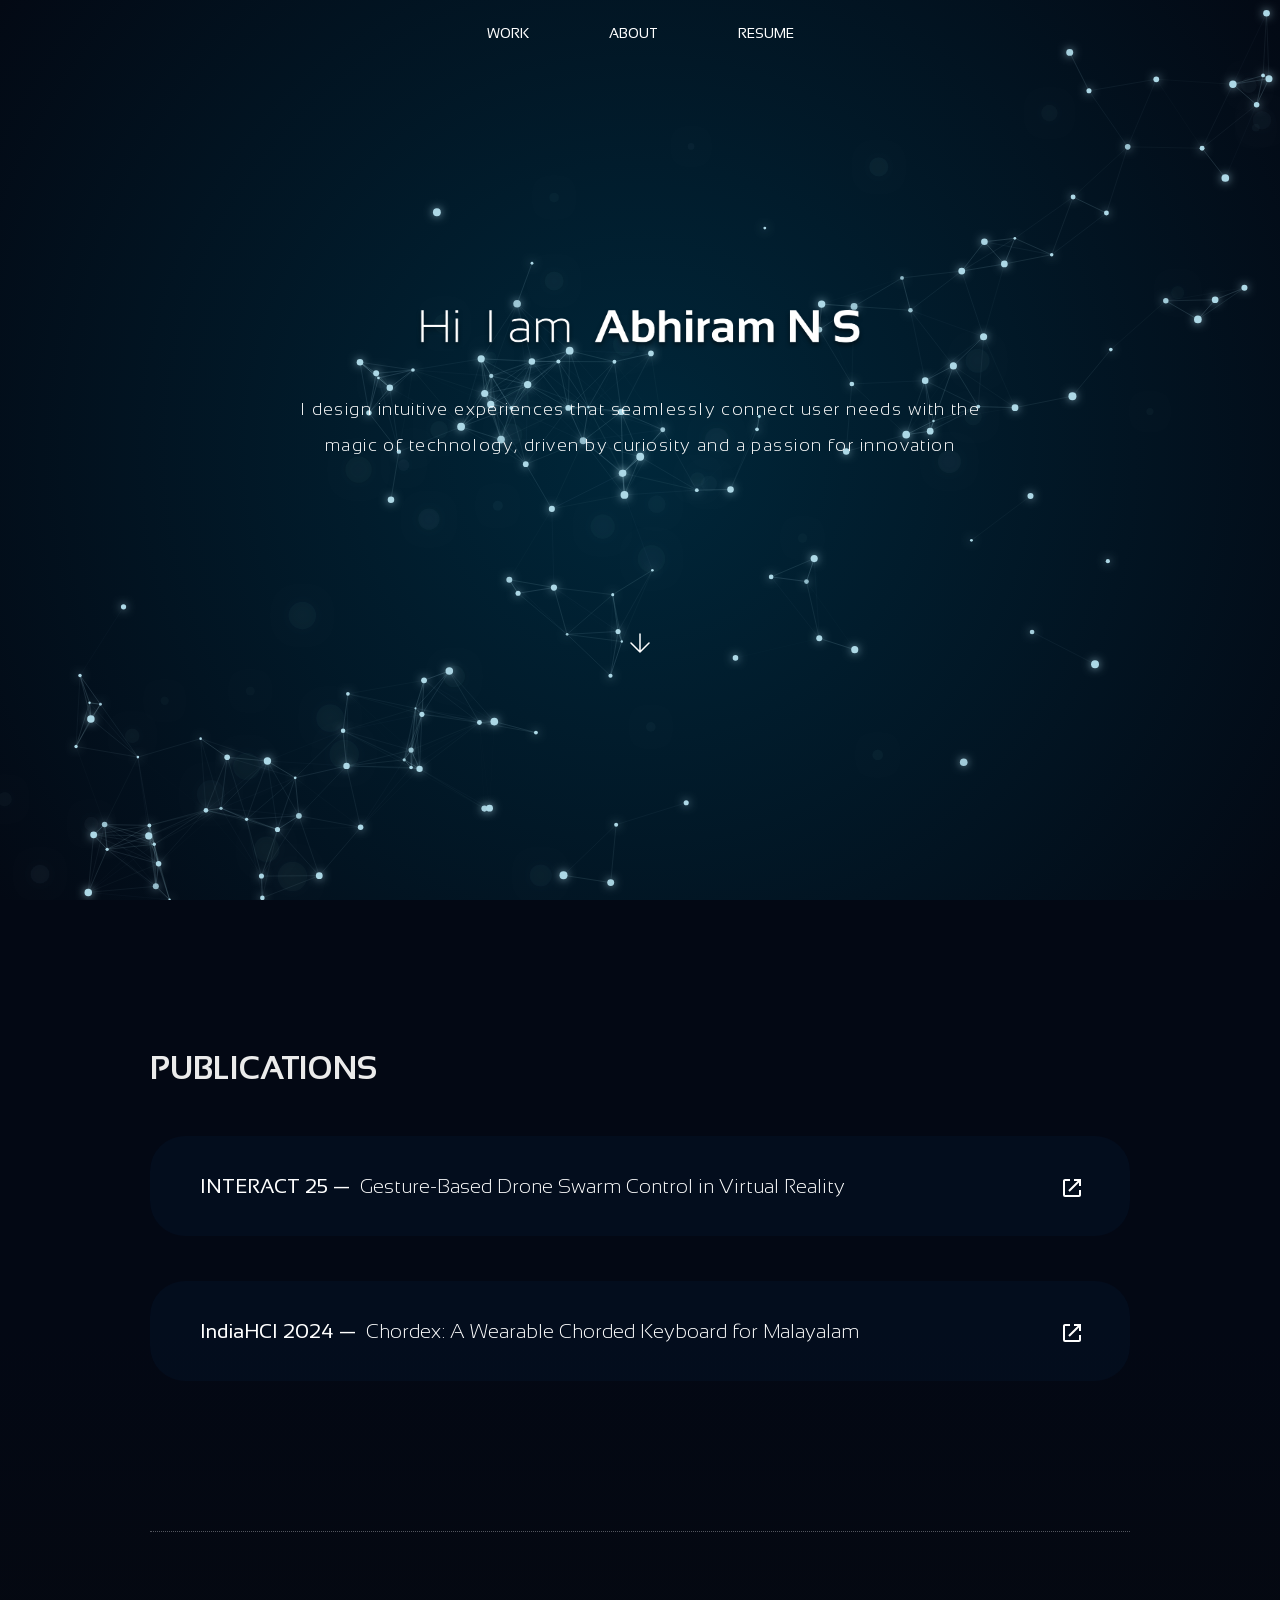
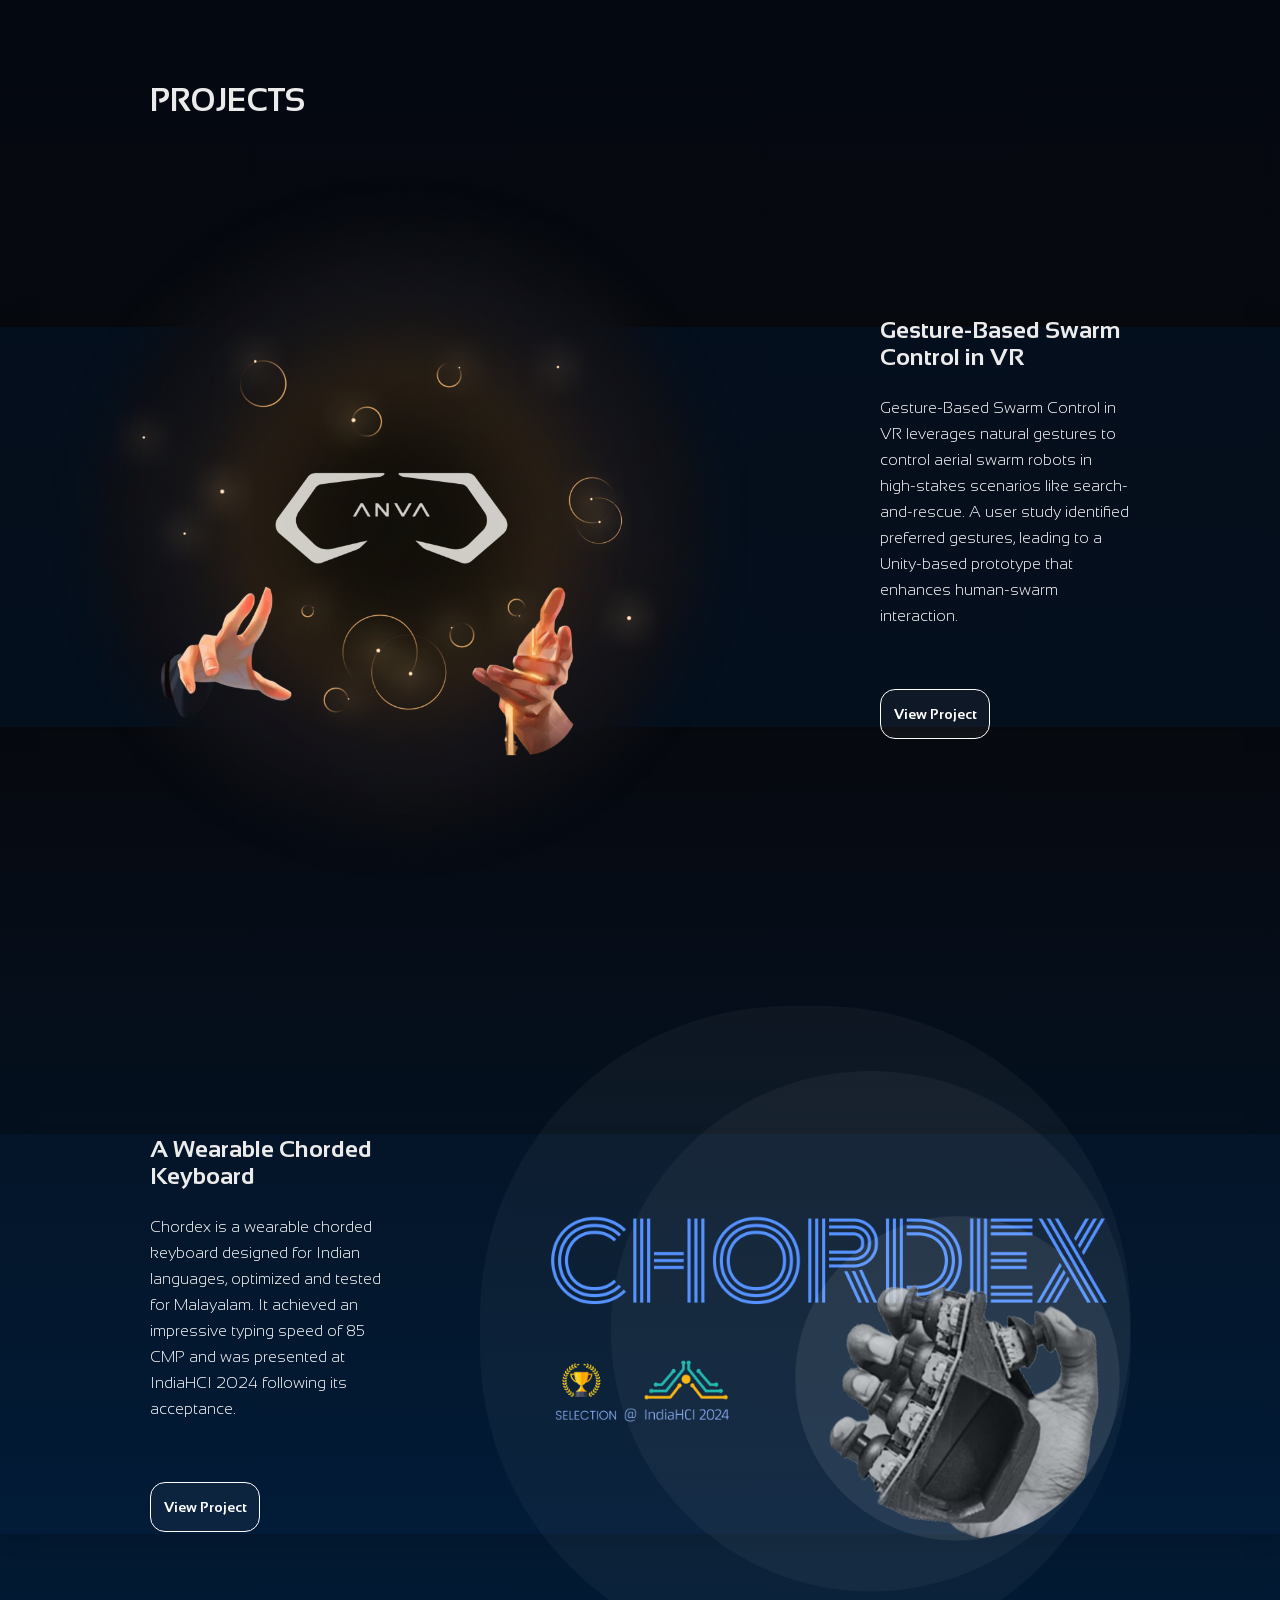
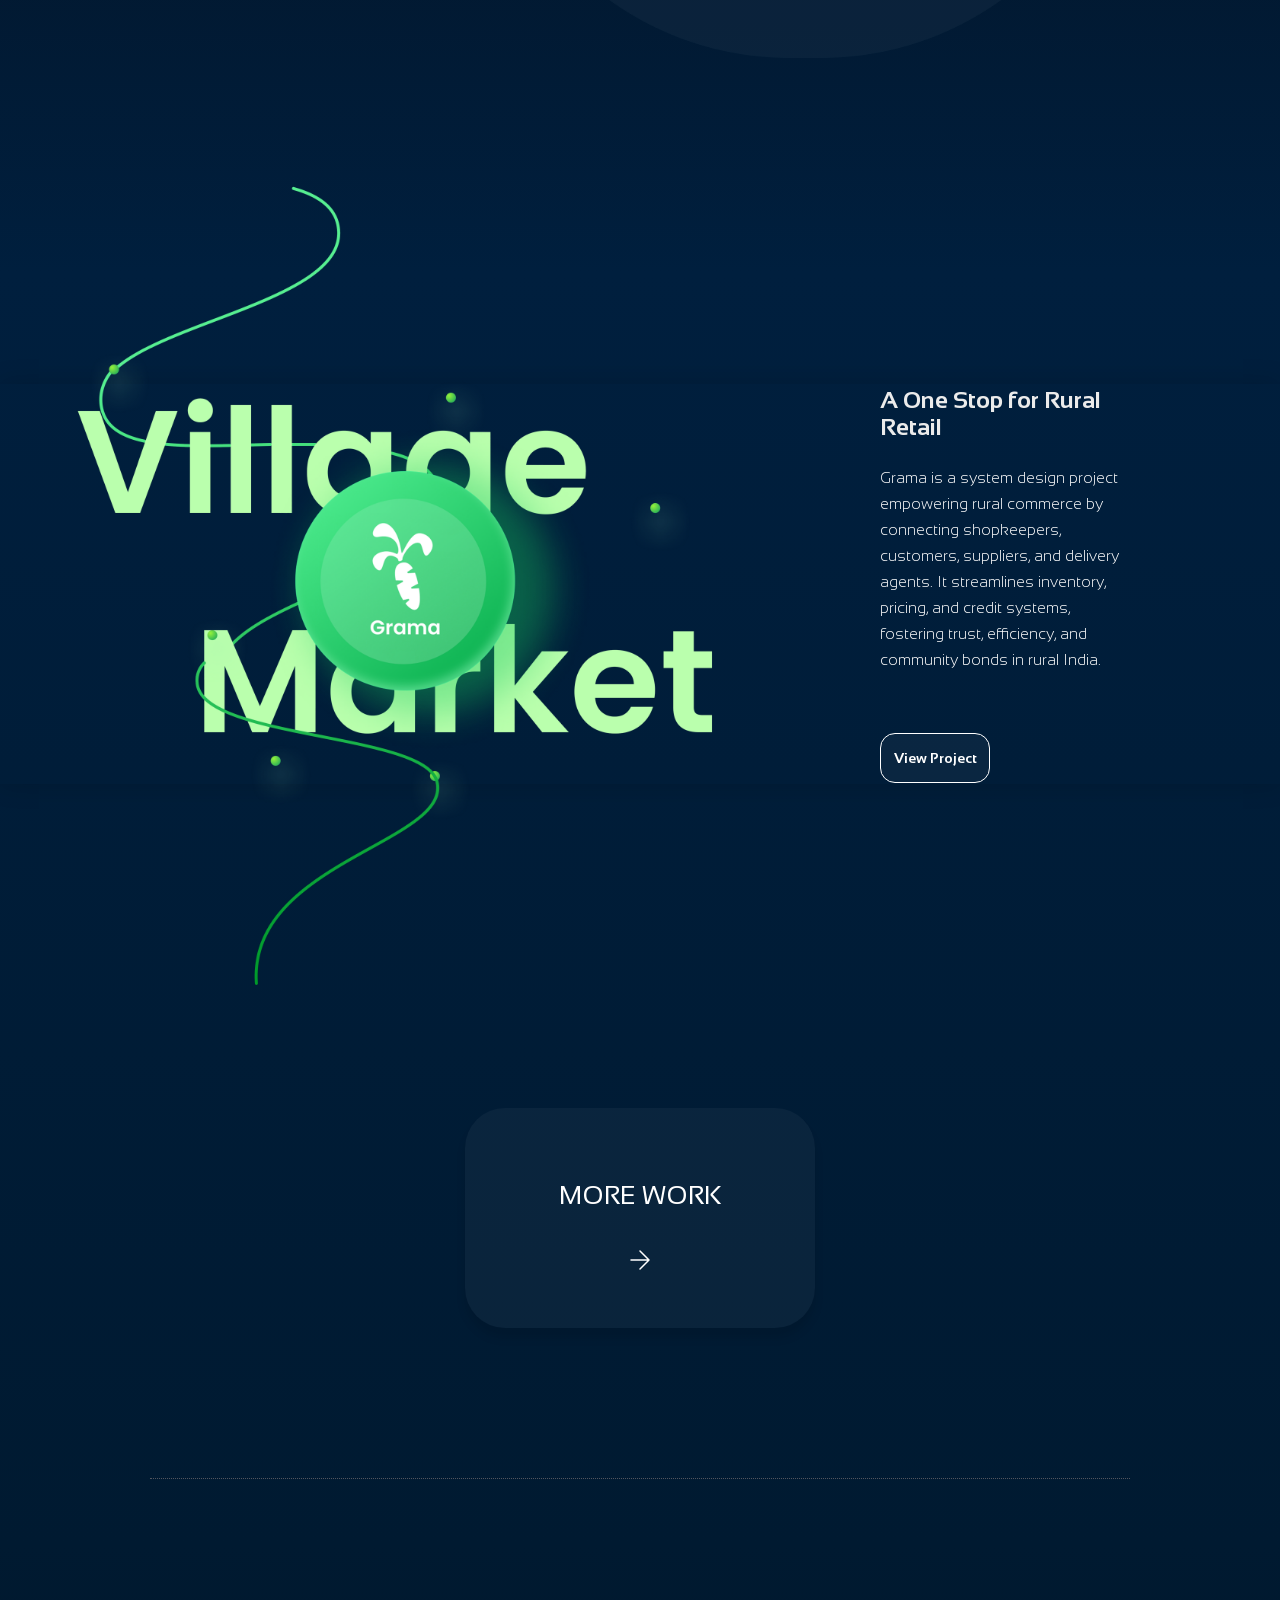
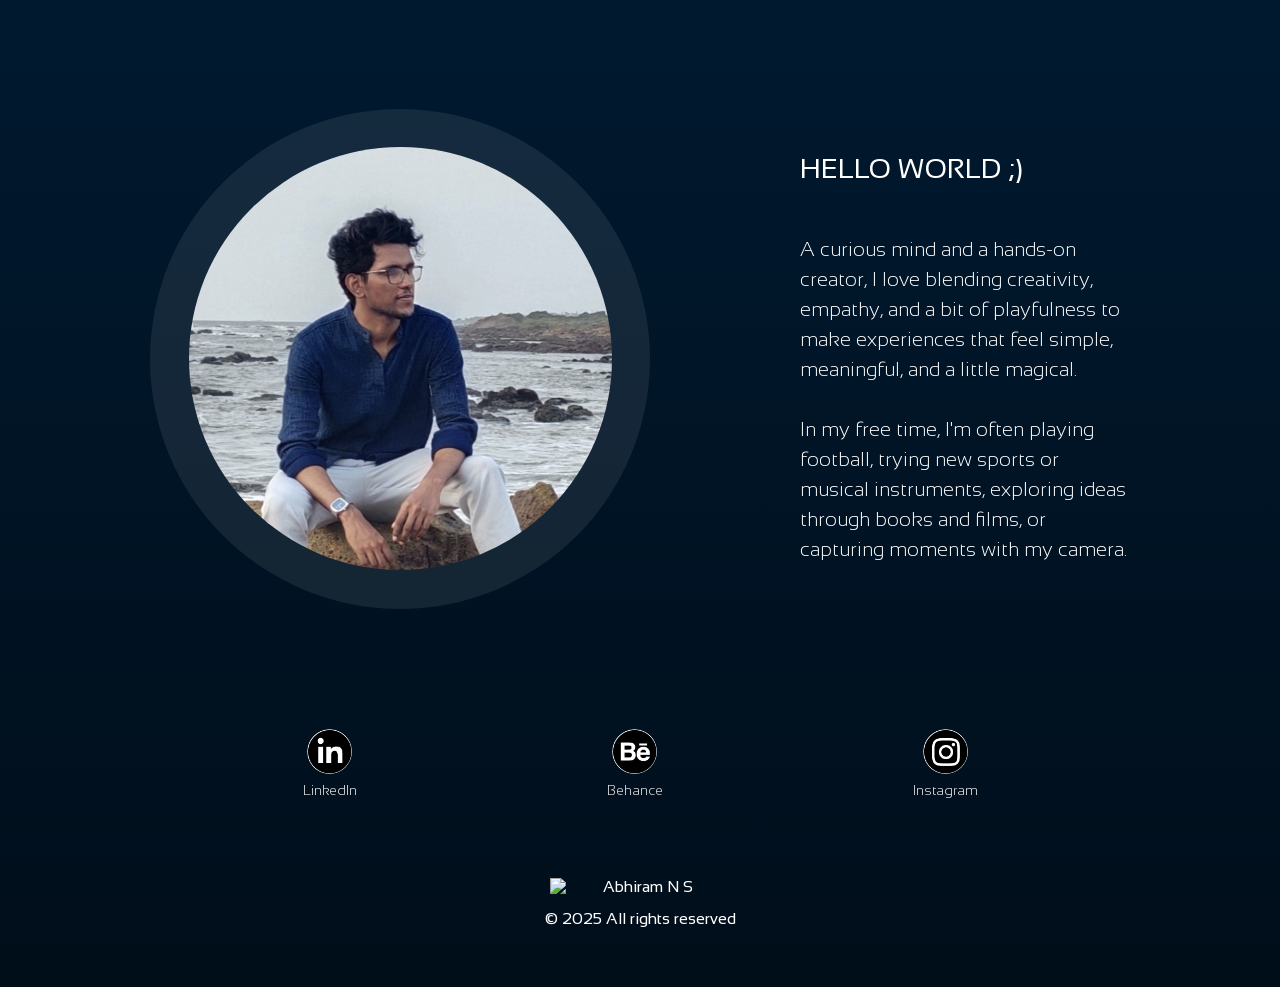
==== index.html @ a305d8da "Add files via upload" ====
<!DOCTYPE html>
<html lang="en">
<head>

 <!-- Google tag (gtag.js) -->
<script async src="https://www.googletagmanager.com/gtag/js?id=G-RKT51HTC2Q"></script>
<script>
  window.dataLayer = window.dataLayer || [];
  function gtag(){dataLayer.push(arguments);}
  gtag('js', new Date());

  gtag('config', 'G-RKT51HTC2Q');
</script>
  
  <meta charset="UTF-8" />
  <meta name="viewport" content="width=device-width, initial-scale=1.0"/>
  <title>Abhiram N S</title>

  <!-- Google Fonts: Sansation (Light 300, Regular 400, Bold 700) -->
  <link rel="preconnect" href="https://fonts.googleapis.com">
  <link rel="preconnect" href="https://fonts.gstatic.com" crossorigin>
  <link href="https://fonts.googleapis.com/css2?family=Sansation:ital,wght@0,300;0,400;0,700;1,300;1,400;1,700&display=swap" rel="stylesheet">
  <!-- If this URL differs for Sansation in your setup, replace it with the correct one -->

  <!-- Adobe Fonts: Splash (replace XXXXXXX with your kit ID) -->
  <link rel="stylesheet" href="https://use.typekit.net/hex5uwz.css">

  <!-- Site styles -->
  <link rel="stylesheet" href="styles.css" />
</head>

<body>


  
<div class="animation-container" aria-hidden="true">
    <svg id="animationSvg" preserveAspectRatio="none">
      <path id="animTriangle" class="shape" />
      <circle id="animCircle" class="shape" r="20" />
    </svg>
  </div>
  <!-- Animation container (kept for future interactive BG; safe z-index via CSS) -->

  

  <!-- Navbar -->
  <nav class="navbar" data-behavior="hide-on-scroll">
    <a href="#publications">WORK</a>
    <a href="#about">ABOUT</a>
    <a href="https://drive.google.com/file/d/169ZZR1uTuAt_i1yxt68OwHRhbPYs2HLa/view" target="_blank" rel="noopener">RESUME</a>
  </nav>

  <main>

    <!-- Hero Section -->
    <header class="hero-section" id="top">
      <canvas id="bg"></canvas>  <!-- New: Interactive background canvas -->

      <!-- PNG heading (Papyrus-rendered image) -->
      <!-- Replace src with your exported PNG for “Hi I am Abhiram N S” -->
      <img src="Hi-I-am-Abhiram-N-S.png" alt="Hi I am Abhiram N S" class="hero-heading-image" />

      <!-- Summary text (Sansation Light) -->
      <p class="hero-description">
        I design intuitive experiences that seamlessly connect user needs with the magic of technology, driven by curiosity and a passion for innovation
      </p>

      <!-- Scroll-down circular button -->
      <button class="scroll-indicator" aria-label="Scroll to publications" data-target="#publications">
        <span class="hover-circle" aria-hidden="true"></span>
        <svg class="arrow-down" width="20" height="40" viewBox="0 0 40 40" aria-hidden="true">
          <path d="M20 2L20 38M20 38L38 20M20 38L2 20" stroke="#FFFFFF" stroke-width="3" stroke-linecap="round" stroke-linejoin="round"/>
        </svg>
      </button>
    </header>

    <!-- Publications -->
    <section id="publications" class="publications-section" aria-labelledby="pub-title">
      <h2 id="pub-title" class="section-title">PUBLICATIONS</h2>

      <!-- Publication Card 1 -->
      <a class="pub-card" href="https://link.springer.com/chapter/10.1007/978-3-032-05008-3_48" target="_blank" rel="noopener">
        <div class="pub-card-content">
          <h3 class="pub-title">
            <span class="pub-title-regular">INTERACT&nbsp;25&nbsp;&mdash;&nbsp;</span>
            <span class="pub-title-light">Gesture-Based Drone Swarm Control in Virtual Reality</span>
          </h3>
        </div>
        <div class="pub-card-icon" aria-hidden="true">
          <!-- Link icon -->
          <svg width="24" height="24" viewBox="0 0 24 24">
            <path fill="currentColor" d="M14 3h7v7h-2V6.41l-9.29 9.3-1.42-1.42 9.3-9.29H14V3zM5 5h5V3H5c-1.1 0-2 .9-2 2v14a2 2 0 0 0 2 2h14c1.1 0 2-.9 2-2v-5h-2v5H5V5z"/>
          </svg>
        </div>
      </a>

      <!-- Publication Card 2 -->
      <a class="pub-card" href="https://link.springer.com/chapter/10.1007/978-3-031-80832-6_11" target="_blank" rel="noopener">
        <div class="pub-card-content">
          <h3 class="pub-title">
            <span class="pub-title-regular">IndiaHCI&nbsp;2024&nbsp;&mdash;&nbsp;</span>
            <span class="pub-title-light">Chordex: A Wearable Chorded Keyboard for Malayalam</span>
          </h3>
        </div>
        <div class="pub-card-icon" aria-hidden="true">
          <svg width="24" height="24" viewBox="0 0 24 24">
            <path fill="currentColor" d="M14 3h7v7h-2V6.41l-9.29 9.3-1.42-1.42 9.3-9.29H14V3zM5 5h5V3H5c-1.1 0-2 .9-2 2v14a2 2 0 0 0 2 2h14c1.1 0 2-.9 2-2v-5h-2v5H5V5z"/>
          </svg>
        </div>
      </a>

      <!-- dotted divider -->
      <hr class="dotted-divider" />
    </section>

    <!-- Projects -->
    <section id="projects" class="projects-wrap" aria-labelledby="projects-title">
      <h2 id="projects-title" class="section-title">PROJECTS</h2>

      <!-- Project 1: Image Left, Content Right -->
      <article class="project-row project-left">
        <div class="project-bg" aria-hidden="true"></div>
        <div class="project-media">
          <img src="ANVAt.png" alt="Gesture-Based Swarm Control in VR" class="project-image"/>
        </div>
        <div class="project-content">
          <h3 class="project-title">Gesture-Based Swarm Control in VR</h3>
          <p class="project-text">
            Gesture-Based Swarm Control in VR leverages natural gestures to control aerial swarm robots in high-stakes scenarios like search-and-rescue. A user study identified preferred gestures, leading to a Unity-based prototype that enhances human-swarm interaction.
          </p>
          <a href="https://drive.google.com/file/d/1faJW_tohgzgXIy-0iKxuGavquxiDUy2W/view?usp=sharing" class="project-btn" target="_blank" rel="noopener">View Project</a>
        </div>
      </article>

      <!-- Project 2: Image Right, Content Left -->
      <article class="project-row project-right">
        <div class="project-bg" aria-hidden="true"></div>
        <div class="project-media">
          <img src="ChordexT.png" alt="A Wearable Chorded Keyboard" class="project-image"/>
        </div>
        <div class="project-content">
          <h3 class="project-title">A Wearable Chorded Keyboard</h3>
          <p class="project-text">
            Chordex is a wearable chorded keyboard designed for Indian languages, optimized and tested for Malayalam. It achieved an impressive typing speed of 85 CMP and was presented at IndiaHCI 2024 following its acceptance.
          </p>
          <a href="https://www.behance.net/gallery/213288693/Wearable-Chorded-Keyboard-for-Malayalam" class="project-btn" target="_blank" rel="noopener">View Project</a>
        </div>
      </article>

      <!-- Project 3: Image Left, Content Right -->
      <article class="project-row project-left">
        <div class="project-bg" aria-hidden="true"></div>
        <div class="project-media">
          <img src="GramaT.png" alt="A One Stop for Rural Retail" class="project-image"/>
        </div>
        <div class="project-content">
          <h3 class="project-title">A One Stop for Rural Retail</h3>
          <p class="project-text">
            Grama is a system design project empowering rural commerce by connecting shopkeepers, customers, suppliers, and delivery agents. It streamlines inventory, pricing, and credit systems, fostering trust, efficiency, and community bonds in rural India.
          </p>
          <a href="https://www.behance.net/gallery/213171205/Redefining-Rural-Retail-Through-System-Design" class="project-btn" target="_blank" rel="noopener">View Project</a>
        </div>
      </article>

      <!-- More Works -->
      <a href="https://www.behance.net/abhiramns" class="more-works" target="_blank" rel="noopener">
        <h3 class="more-works-title">MORE WORK</h3>
        <div class="arrow-right-wrap" aria-hidden="true">
          <svg class="arrow-right" width="40" height="20" viewBox="0 0 40 40">
            <path d="M2 20L38 20M38 20L20 2M38 20L20 38" stroke="#FFFFFF" stroke-width="3" stroke-linecap="round" stroke-linejoin="round"/>
          </svg>
        </div>
      </a>

      <!-- dotted divider -->
      <hr class="dotted-divider" />
    </section>

    <!-- About -->
    <section id="about" class="about" aria-labelledby="about-title">
      <div class="about-main">
        <!-- Profile Image Container -->
        <div class="profile-container">
          <div class="profile-frame"></div>
          <img src="yourphoto2.jpg" alt="Abhiram N S Profile Picture" class="profile-image"/>
        </div>
        
        <!-- About Content -->
        <div class="about-content">
          <h2 id="about-title" class="hello-world">HELLO WORLD ;)</h2>
          <p class="about-text">
            A curious mind and a hands-on creator, I love blending creativity, empathy, and a bit of playfulness to make experiences that feel simple, meaningful, and a little magical.
            <br><br>
            In my free time, I'm often playing football, trying new sports or musical instruments, exploring ideas through books and films, or capturing moments with my camera.
          </p>
        </div>
      </div>

      <div class="social-container">
        <div class="social-links">
          <a href="https://www.linkedin.com/in/abhiram-n-s/" target="_blank" class="social-link" rel="noopener">
            <img src="linkeding.png" alt="LinkedIn" class="social-icon"/>
            <span>LinkedIn</span>
          </a>
          <a href="https://www.behance.net/abhiramns" target="_blank" class="social-link" rel="noopener">
            <img src="behanceg.png" alt="Behance" class="social-icon"/>
            <span>Behance</span>
          </a>
          <a href="https://www.instagram.com/abhiram_n_s/" target="_blank" class="social-link" rel="noopener">
            <img src="instagramg.png" alt="Instagram" class="social-icon"/>
            <span>Instagram</span>
          </a>
        </div>
      </div>

      <div class="signature-wrap">
        <!-- Replace with your name image -->
        <img src="signature-wrap.png" alt="Abhiram N S" class="signature-image"/>
        <p class="copyright">© 2025 All rights reserved</p>
      </div>
    </section>

  </main>

  <!-- Keep your animation script if used -->
  <script src="interactive-bg.js"></script>

  <!-- Navbar show/hide & scroll helpers -->
  <script>
    // Smooth scroll for buttons with data-target
    document.addEventListener('click', (e) => {
      const trigger = e.target.closest('[data-target]');
      if (!trigger) return;
      const sel = trigger.getAttribute('data-target');
      const el = document.querySelector(sel);
      if (el) {
        e.preventDefault();
        el.scrollIntoView({ behavior: 'smooth', block: 'start' });
      }
    });

    // Hide-on-scroll navbar
    (function () {
      const nav = document.querySelector('.navbar[data-behavior="hide-on-scroll"]');
      if (!nav) return;

      let lastY = window.scrollY;
      let ticking = false;
      const threshold = 50; // Increased threshold for better detection

      function onScroll() {
        const currentY = window.scrollY;
        
        // At top: transparent & visible
        if (currentY <= 50) {
          nav.classList.remove('nav-hidden');
          nav.classList.add('nav-top');
        } else {
          nav.classList.remove('nav-top');
          
          // Only hide/show if scroll difference is significant
          if (Math.abs(currentY - lastY) > threshold) {
            if (currentY > lastY && currentY > 100) {
              // Scrolling down past 100px -> hide
              nav.classList.add('nav-hidden');
            } else if (currentY < lastY) {
              // Scrolling up -> show
              nav.classList.remove('nav-hidden');
            }
            lastY = currentY;
          }
        }
        
        ticking = false;
      }

      window.addEventListener('scroll', () => {
        if (!ticking) {
          requestAnimationFrame(onScroll);
          ticking = true;
        }
      });

      // Init state
      nav.classList.add('nav-top');
    })();

    // (Optional) Minimal animation controller kept from your previous file
    class AnimationController {
      constructor() {
        this.circle = document.getElementById('animCircle');
        this.triangle = document.getElementById('animTriangle');
        if (!this.circle || !this.triangle) return;
        this.isAnimating = false;
        this.circleRadius = 10;
        this.triangleSize = 20;
        this.animationDuration = 2000;
        this.minGap = 80;
        this.circleSpeed = 1.0;
        this.triangleSpeed = 0.7;
        this.lastScrollPosition = window.scrollY;
        this.lastAnimationTime = 0;
        this.init();
      }
      init() {
        setTimeout(() => this.animate('normal'), 5000);
        setTimeout(() => { if (!this.isAnimating) this.animate('normal'); }, 60000);
      }
      generatePath() {
        const width = window.innerWidth, height = window.innerHeight;
        const startPoint = this.getEdgePoint();
        const endPoint = this.getEdgePoint(true);
        const centerX = width / 2, centerY = height / 2;
        return {
          start: startPoint,
          end: endPoint,
          control1: { x: centerX + (Math.random()-0.5)*width*0.3, y: centerY + (Math.random()-0.5)*height*0.3 },
          control2: { x: centerX + (Math.random()-0.5)*width*0.3, y: centerY + (Math.random()-0.5)*height*0.3 }
        };
      }
      getEdgePoint(opposite = false) {
        const w = window.innerWidth, h = window.innerHeight;
        const side = opposite ? (this.startSide + 2) % 4 : Math.floor(Math.random() * 4);
        this.startSide = side;
        switch (side) {
          case 0: return { x: -50, y: h * Math.random() };
          case 1: return { x: w + 50, y: h * Math.random() };
          case 2: return { x: w * Math.random(), y: -50 };
          default: return { x: w * Math.random(), y: h + 50 };
        }
      }
      getBezierPoint(t, p0, p1, p2, p3) {
        const u = 1 - t;
        return {
          x: u*u*u*p0.x + 3*u*u*t*p1.x + 3*u*t*t*p2.x + t*t*t*p3.x,
          y: u*u*u*p0.y + 3*u*u*t*p1.y + 3*u*t*t*p2.y + t*t*t*p3.y
        };
      }
      updateTrianglePosition(x, y, prevX, prevY) {
        const angle = Math.atan2(y - prevY, x - prevX);
        const size = this.triangleSize;
        const points = [{x:-size,y:-size/2},{x:-size,y:size/2},{x:size,y:0}];
        const rp = points.map(p => ({
          x: x - this.minGap * Math.cos(angle) + (p.x * Math.cos(angle) - p.y * Math.sin(angle)),
          y: y - this.minGap * Math.sin(angle) + (p.x * Math.sin(angle) + p.y * Math.cos(angle))
        }));
        this.triangle.setAttribute('d', `M ${rp[0].x},${rp[0].y} L ${rp[1].x},${rp[1].y} L ${rp[2].x},${rp[2].y} Z`);
      }
      animate() {
        if (this.isAnimating) return;
        this.isAnimating = true;
        const path = this.generatePath();
        const startTime = performance.now();
        let prevX = path.start.x, prevY = path.start.y;
        this.circle.style.opacity = 1;
        this.triangle.style.opacity = 1;

        const step = (now) => {
          const elapsed = now - startTime;
          let cp = (elapsed / this.animationDuration) * this.circleSpeed;
          let tp = (elapsed / this.animationDuration) * this.triangleSpeed;
          if (cp >= 1 && tp >= 1) {
            this.isAnimating = false;
            this.circle.style.opacity = 0;
            this.triangle.style.opacity = 0;
            return;
          }
          if (tp < 1) {
            const tpos = this.getBezierPoint(Math.min(tp,1), path.start, path.control1, path.control2, path.end);
            this.updateTrianglePosition(tpos.x, tpos.y, prevX, prevY);
            prevX = tpos.x; prevY = tpos.y;
          }
          if (cp < 1) {
            const cpos = this.getBezierPoint(Math.min(cp,1), path.start, path.control1, path.control2, path.end);
            this.circle.setAttribute('cx', cpos.x);
            this.circle.setAttribute('cy', cpos.y);
          }
          requestAnimationFrame(step);
        };
        requestAnimationFrame(step);
      }
    }
    window.addEventListener('load', () => { new AnimationController(); });
  </script>

  <!-- New: Interactive background script for hero section -->
  <script>
    // Customizable variables for control over texture, numbers, and effects
    const NUM_PARTICLES = 150; // Number of particles (dots/droplets); increase for denser web
    const PARTICLE_SIZE_MIN = 1; // Min particle size
    const PARTICLE_SIZE_MAX = 4; // Max particle size for natural variation
    const PARTICLE_SPEED = 0.1; // Initial subtle movement speed (lower for less drift)
    const CONNECTION_DISTANCE = 90; // Max distance for particle connections (spider web strings)
    const MOUSE_CONNECTION_DISTANCE = 150; // Max distance for connections to cursor
    const REPEL_DISTANCE = 180; // Radius for repelling effect
    const REPEL_STRENGTH = 1.0; // Strength of repel (adjust for subtlety)
    const GLOW_BLUR = 8; // Glow intensity for water droplet and light effect
    const LINE_WIDTH = 0.5; // Thin string-like lines for web texture
    const SPRING_STRENGTH = 0.005; // Strength of restoring force to original position (subtle)
    const DAMPING = 0.95; // Damping factor for smooth, natural motion

    // For atmosphere: add background bokeh particles (adjusted to be smaller and more integrated)
    const NUM_BOKEH = 50; // Fewer for less disconnection
    const BOKEH_SIZE_MIN = 3;
    const BOKEH_SIZE_MAX = 15;
    const BOKEH_OPACITY = 0.04; // Lower opacity for subtle integration
    const BOKEH_SPEED = 0.05; // Very slow for ambient feel

    // Variables for controlling particle density in specific areas
    const BASE_DENSITY = 0.005;
    const FOCUS_AREAS = [
        {centerX: 0.15, centerY: 0.95, radius: 0.3, densityMultiplier: 1}, //bottom left
        {centerX: 0.35, centerY: 0.85, radius: 0.3, densityMultiplier: 0.5},
        {centerX: 0.4, centerY: 0.5, radius: 0.3, densityMultiplier: 1}, // centre
        {centerX: 0.65, centerY: 0.55, radius: 0.4, densityMultiplier: 0.5}, // centre
        {centerX: 0.75, centerY: 0.35, radius: 0.2, densityMultiplier: 0.5},
        {centerX: 1.0, centerY: 0.15, radius: 0.3, densityMultiplier: 1} //topright
    ];
    const MAX_DENSITY_ESTIMATE = BASE_DENSITY + FOCUS_AREAS.reduce((sum, area) => sum + area.densityMultiplier, 0);

    const canvas = document.getElementById('bg');
    const ctx = canvas.getContext('2d');
    const heroSection = document.querySelector('.hero-section');

    // Handle resize for hero section coverage
    function resizeCanvas() {
        canvas.width = heroSection.clientWidth;
        canvas.height = heroSection.clientHeight;
        initParticles();
    }
    window.addEventListener('resize', resizeCanvas);

    class Particle {
        constructor(x, y, isBokeh = false) {
            this.x = x;
            this.y = y;
            this.homeX = this.x; // Original position to return to
            this.homeY = this.y;
            this.vx = (Math.random() - 0.5) * (isBokeh ? BOKEH_SPEED : PARTICLE_SPEED);
            this.vy = (Math.random() - 0.5) * (isBokeh ? BOKEH_SPEED : PARTICLE_SPEED);
            this.size = isBokeh 
                ? Math.random() * (BOKEH_SIZE_MAX - BOKEH_SIZE_MIN) + BOKEH_SIZE_MIN 
                : Math.random() * (PARTICLE_SIZE_MAX - PARTICLE_SIZE_MIN) + PARTICLE_SIZE_MIN;
            this.opacity = isBokeh 
                ? BOKEH_OPACITY * (0.7 + Math.random() * 0.3) // Varied opacity for bokeh
                : 0.8 + Math.random() * 0.8; // Slight variation for natural feel
            this.isBokeh = isBokeh;
        }

        update() {
            // Spring force to return to home position
            const springX = (this.homeX - this.x) * SPRING_STRENGTH;
            const springY = (this.homeY - this.y) * SPRING_STRENGTH;
            this.vx += springX;
            this.vy += springY;

            // Damping for smooth, damped oscillation
            this.vx *= DAMPING;
            this.vy *= DAMPING;

            // Update position
            this.x += this.vx;
            this.y += this.vy;

            // Bounce off edges to stay on screen
            if (this.x < 0 || this.x > canvas.width) this.vx *= -1;
            if (this.y < 0 || this.y > canvas.height) this.vy *= -1;
        }

        draw() {
            ctx.beginPath();
            ctx.arc(this.x, this.y, this.size, 0, Math.PI * 2);
            ctx.fillStyle = this.isBokeh 
                ? `rgba(173, 216, 230, ${this.opacity})` 
                : `rgba(173, 216, 230, ${this.opacity})`; // Light blue with opacity
            ctx.shadowColor = 'rgba(173, 216, 230, 0.8)'; // Glow color for light/water droplet effect
            ctx.shadowBlur = this.isBokeh ? GLOW_BLUR * 2 : GLOW_BLUR; // Stronger blur for bokeh atmosphere
            ctx.fill();
            ctx.shadowBlur = 0; // Reset to avoid affecting lines
        }
    }

    let particles = [];
    let bokehParticles = [];

    function generateParticles(array, num, isBokeh) {
        array.length = 0; // Clear existing
        let attempts = 0;
        const maxAttempts = num * 100; // Safety to prevent infinite loop if misconfigured
        while (array.length < num && attempts < maxAttempts) {
            attempts++;
            const x = Math.random() * canvas.width;
            const y = Math.random() * canvas.height;
            let density = BASE_DENSITY;
            FOCUS_AREAS.forEach(focus => {
                const fx = focus.centerX * canvas.width;
                const fy = focus.centerY * canvas.height;
                const fr = focus.radius * Math.min(canvas.width, canvas.height);
                const dx = x - fx;
                const dy = y - fy;
                const dist = Math.sqrt(dx * dx + dy * dy);
                if (dist < fr) {
                    density += focus.densityMultiplier * (1 - dist / fr); // Linear falloff for smoother density transition
                }
            });
            if (Math.random() < density / MAX_DENSITY_ESTIMATE) {
                array.push(new Particle(x, y, isBokeh));
            }
        }
    }

    function initParticles() {
        generateParticles(particles, NUM_PARTICLES, false);
        generateParticles(bokehParticles, NUM_BOKEH, true);
    }

    resizeCanvas(); // Initial setup

    let mouse = { x: undefined, y: undefined };

    // Mouse and touch events
    window.addEventListener('mousemove', (e) => {
        mouse.x = e.clientX;
        mouse.y = e.clientY;
    });
    window.addEventListener('touchmove', (e) => {
        if (e.touches.length > 0) {
            mouse.x = e.touches[0].clientX;
            mouse.y = e.touches[0].clientY;
        }
    });
    // Reset mouse on leave/out
    window.addEventListener('mouseleave', () => {
        mouse.x = undefined;
        mouse.y = undefined;
    });
    window.addEventListener('touchend', () => {
        mouse.x = undefined;
        mouse.y = undefined;
    });

    function animate() {
        requestAnimationFrame(animate);
        // Radial gradient background with light center, overall darker
        const centerX = canvas.width / 2;
        const centerY = canvas.height / 2;
        const maxRadius = Math.hypot(centerX, centerY);
        const gradient = ctx.createRadialGradient(centerX, centerY, 0, centerX, centerY, maxRadius);
        gradient.addColorStop(0, '#00273A'); // Light center (relative to darker outer)
        gradient.addColorStop(1, '#030914'); // Darker outer for overall darker feel
        ctx.fillStyle = gradient;
        ctx.fillRect(0, 0, canvas.width, canvas.height);

        // Update and draw bokeh for atmosphere first (background layer)
        bokehParticles.forEach((p) => {
            p.update();
            p.draw();
        });

        // Draw connections between particles (spider web effect)
        for (let i = 0; i < particles.length; i++) {
            for (let j = i + 1; j < particles.length; j++) {
                const dx = particles[i].x - particles[j].x;
                const dy = particles[i].y - particles[j].y;
                const dist = Math.sqrt(dx * dx + dy * dy);
                if (dist < CONNECTION_DISTANCE) {
                    // Opacity increases as particles get closer (natural forming effect)
                    const opacity = (1 - dist / CONNECTION_DISTANCE) * 0.5;
                    ctx.strokeStyle = `rgba(173, 216, 230, ${opacity})`;
                    ctx.lineWidth = LINE_WIDTH;
                    ctx.beginPath();
                    ctx.moveTo(particles[i].x, particles[i].y);
                    ctx.lineTo(particles[j].x, particles[j].y);
                    ctx.stroke();
                }
            }
        }

        // Update and draw particles (foreground droplets with glow)
        particles.forEach((p) => {
            p.update();
            p.draw();
        });

        // Interactions if mouse/touch is active
        if (mouse.x !== undefined && mouse.y !== undefined) {
            const rect = canvas.getBoundingClientRect();
            const mouseXRel = mouse.x - rect.left;
            const mouseYRel = mouse.y - rect.top;

            // Repel particles by adding to velocity (for damped, smooth response)
            particles.forEach((p) => {
                const dx = p.x - mouseXRel;
                const dy = p.y - mouseYRel;
                const dist = Math.sqrt(dx * dx + dy * dy);
                if (dist < REPEL_DISTANCE && dist > 0) { // Avoid div by zero
                    const angle = Math.atan2(dy, dx);
                    const force = (1 - dist / REPEL_DISTANCE) * REPEL_STRENGTH;
                    p.vx += Math.cos(angle) * force;
                    p.vy += Math.sin(angle) * force;
                }
            });

            // Temporary connections to cursor (with gradual opacity based on distance)
            particles.forEach((p) => {
                const dx = p.x - mouseXRel;
                const dy = p.y - mouseYRel;
                const dist = Math.sqrt(dx * dx + dy * dy);
                if (dist < MOUSE_CONNECTION_DISTANCE) {
                    const opacity = (1 - dist / MOUSE_CONNECTION_DISTANCE) * 0.8;
                    ctx.strokeStyle = `rgba(173, 216, 230, ${opacity})`;
                    ctx.lineWidth = LINE_WIDTH;
                    ctx.beginPath();
                    ctx.moveTo(p.x, p.y);
                    ctx.lineTo(mouseXRel, mouseYRel);
                    ctx.stroke();
                }
            });
        }
    }

    animate();
  </script>

  
</body>
</html>
---- styles.css ----
* {
    margin: 0;
    padding: 0;
    box-sizing: border-box;
}

/* Animation Container Fix */
.animation-container {
    position: absolute;
    top: 0;
    left: 0;
    width: 100%;
    height: 100%;
    pointer-events: none;
    z-index: 0;
}

#animationSvg {
    width: 100%;
    height: 100%;
}

.shape {
    fill: rgba(173, 216, 230, 0.6);
    stroke: rgba(173, 216, 230, 0.8);
    stroke-width: 1;
    opacity: 0;
}

/* Navbar */
.navbar {
    position: fixed;
    top: 10px;
    left: 50%;
    transform: translateX(-50%);
    display: flex;
    gap: 80px;
    padding: 15px 30px;
    background-color: transparent;
    border-radius: 20px;
    z-index: 1000;
    transition: transform 0.3s ease, background-color 0.3s ease, opacity 0.3s ease;
}

.navbar.nav-hidden {
    transform: translateX(-50%) translateY(-120%);
}

.navbar.nav-top {
    background-color: transparent;
}

.navbar:not(.nav-top) {
    background-color: rgba(255, 255, 255, 0.04);
}

.navbar a {
    text-decoration: none;
    color: #FFFFFF;
    font-size: 14px;
    font-family: 'Sansation';
    font-weight: 400;
    transition: opacity 0.3s;
}

.navbar a:hover {
    opacity: 0.7;
}

/* Base Styles */
html {
    scroll-behavior: smooth;
}

#publications, #projects, #about {
    scroll-margin-top: 100px;
}

body {
    font-family: 'Sansation', sans-serif;
    font-weight: 400;
    background: linear-gradient(
        to bottom,
        #030814 23%,
        #07090D 36%,
        #060910 41%,
        #001F3E 60%,
        #001A31 82%,
        #000E1A 100%
    );
    color: #FFFFFF;
}

main {
    width: 100%;
    max-width: 1920px;
    margin: 0 auto;
    padding: 0;
}

/* Hero Section */
.hero-section {
    position: relative;
    height: 100vh;
    overflow: hidden;
    display: flex;
    flex-direction: column;
    justify-content: center;
    align-items: center;
    text-align: center;
}

.hero-section #bg {
    position: absolute;
    top: 0;
    left: 0;
    width: 100%;
    height: 100%;
    z-index: -1;
}

.hero-heading-image {
    display: block;
    margin: 80px auto 0;
    width: 450px;
    height: auto;
    z-index: 1;
}

.hero-description {
    margin: 40px auto 0;
    font-family: 'Sansation';
    font-weight: 300;
    font-size: 18px;
    max-width: 710px;
    text-align: center;
    letter-spacing: 0.08em;
    line-height: 36px;
    z-index: 900;
}

.scroll-indicator {
    position: relative;
    width: 60px;
    height: 60px;
    margin: 150px auto 0;
    cursor: pointer;
    z-index: 1000;
    background: none;
    border: none;
}

.hover-circle {
    position: absolute;
    width: 60px;
    height: 60px;
    border-radius: 50%;
    background-color: transparent;
    border: 1px solid #FFFFFF;
    opacity: 0;
    transition: all 0.3s ease;
    top: 50%;
    left: 50%;
    transform: translate(-50%, -50%);
}

.scroll-indicator:hover .hover-circle {
    opacity: 1;
    box-shadow: 0 0 15px rgba(0, 0, 0, 0.2);
}

.scroll-indicator .arrow-down {
    position: absolute;
    top: 50%;
    left: 50%;
    transform: translate(-50%, -50%);
    margin: 0;
    z-index: 1;
    stroke: #FFFFFF;
    stroke-width: 2.5;
    fill: none;
}

@keyframes bounceDown {
    0%, 100% {
        transform: translate(-50%, -50%);
    }
    50% {
        transform: translate(-50%, -25%);
    }
    75% {
        transform: translate(-50%, -45%);
    }
}

.scroll-indicator .arrow-down {
    animation: bounceDown 1s ease-in-out infinite;
}

/* Publications & Projects */
.publications-section,
.projects-wrap {
    padding: 0 150px;
}

.publications-section {
    margin-top: 150px;
}

.section-title {
    font-family: 'Sansation';
    font-weight: 700;
    font-size: 32px;
    color: #EBEBEB;
    margin-bottom: 50px;
    text-align: left;
}

.pub-card {
    width: 100%;
    height: 100px;
    background-color: rgba(0, 125, 255, 0.04);
    border-radius: 35px;
    display: flex;
    align-items: center;
    justify-content: space-between;
    padding: 0 50px;
    margin-bottom: 45px;
    text-decoration: none;
    color: #FFFFFF;
    transition: box-shadow 0.3s ease;
}

.pub-card:hover {
    box-shadow: 0px 0px 20px rgba(0, 0, 0, 0.15);
}

.pub-title {
    font-size: 20px;
    font-weight: 300;
}

.pub-title-regular {
    font-weight: 400;
}

.pub-card-icon {
    width: 20px;
    height: 20px;
    color: #FFFFFF;
}

.dotted-divider {
    border: 0;
    border-top: 1px dotted #52555E;
    margin: 150px 0px;
}

.projects-wrap {
    margin-top: 80px;
}

.project-row {
    width: 100%;
    min-height: 200px;
    display: flex;
    align-items: center;
    position: relative;
    overflow: visible;
    margin-bottom: 120px;
    transition: box-shadow 0.3s ease;
}

.project-left {
    flex-direction: row;
}

.project-right {
    flex-direction: row-reverse;
}

.project-bg {
    position: absolute;
    left: -150px;
    right: -150px;
    top: 50%;
    transform: translateY(-50%);
    height: 400px;
    border-radius: 0px;
    z-index: -1;
    box-shadow: 0px 0px 25px rgba(0, 0, 0, 0.15);
}

.project-row:nth-child(1) .project-bg {
    background-color: rgba(0, 0, 0, 0.7);
}

.project-row:nth-child(2) .project-bg {
    background-color: rgba(1, 29, 59, 0.32);
}

.project-row:nth-child(3) .project-bg {
    background-color: rgba(0, 78, 159, 0.07);
}

.project-left .project-media {
    flex: 0 0 800px;
    margin: 0 80px 0 -100px;
}

.project-right .project-media {
    flex: 0 0 800px;
    margin: 0 -150px 0 80px;
}

.project-image {
    width: 700px;
    height: auto;
    object-fit: contain;
    border-radius: 20px;
}

.project-content {
    padding: 0px;
    flex: 1;
    display: flex;
    flex-direction: column;
    max-width: 700px;
}

.project-left .project-content {
    margin-left: -50px;
}

.project-title {
    color: #EBEBEB;
    font-family: 'Sansation';
    font-weight: 700;
    font-size: 24px;
}

.project-text {
    margin-top: 25px;
    font-family: 'Sansation';
    font-weight: 300;
    font-size: 16px;
    line-height: 26px;
    color: #FFFFFF;
}

.project-btn {
    margin-top: 60px;
    width: 110px;
    height: 50px;
    background-color: rgba(255, 255, 255, 0.04);
    color: #FFFFFF;
    border: 0.5px solid #FFFFFF;
    border-radius: 15px;
    display: flex;
    align-items: center;
    justify-content: center;
    text-decoration: none;
    font-family: 'Sansation';
    font-weight: 700;
    font-size: 14px;
    transition: transform 0.3s ease, box-shadow 0.3s ease;
}

.project-btn:hover {
    transform: translateY(-3px);
    box-shadow: 0px 4px 12px rgba(0, 0, 0, 0.15);
}

.more-works {
    width: 350px;
    height: 220px;
    margin: 80px auto;
    background-color: rgba(255, 255, 255, 0.04);
    border-radius: 40px;
    box-shadow: 0 10px 10px rgba(0, 0, 0, 0.1);
    display: flex;
    flex-direction: column;
    align-items: center;
    position: relative;
    text-decoration: none;
    transition: transform 0.3s ease, box-shadow 0.3s ease;
}

.more-works:hover {
    transform: translateY(-5px);
    box-shadow: 0px 5px 15px rgba(0, 0, 0, 0.15);
}

.more-works-title {
    margin-top: 72px;
    font-family: 'Sansation';
    font-weight: 400;
    font-size: 26px;
    color: #FFFFFF;
}

@keyframes bounceRight {
    0%, 100% {
        transform: translateX(0);
    }
    50% {
        transform: translateX(8px);
    }
    75% {
        transform: translateX(-2px);
    }
}

.arrow-right-wrap {
    margin-top: 40px;
}

.arrow-right {
    animation: bounceRight 2s ease-in-out infinite;
    stroke: #FFFFFF;
    stroke-width: 2.5;
    fill: none;
    width: 40px;
    height: 20px;
}

.arrow-down:hover, .arrow-right:hover {
    animation-play-state: paused;
}

/* About Section */
.about {
    padding: 80px 150px 0;
    color: #FFFFFF;
    display: flex;
    flex-direction: column;
    align-items: center;
    background: transparent;
}

.about-main {
    display: flex;
    align-items: center;
    gap: 150px;
    max-width: 1200px;
    width: 100%;
    margin-bottom: 60px;
}

.profile-container {
    position: relative;
    width: 500px;
    height: 500px;
    flex-shrink: 0;
}

.profile-frame {
    position: absolute;
    top: 0;
    left: 0;
    width: 500px;
    height: 500px;
    border-radius: 50%;
    background-color: rgba(255, 255, 255, 0.08);
    z-index: -1;
}

.profile-image {
    position: absolute;
    top: 38.5px;
    left: 38.5px;
    width: 423px;
    height: 423px;
    border-radius: 50%;
    object-fit: cover;
    opacity: 1;
}

.about-content {
    flex: 1;
    max-width: 550px;
}

.hello-world {
    font-family: 'Sansation';
    font-weight: 400;
    font-size: 28px;
    margin-bottom: 50px;
    text-align: left;
}

.about-text {
    font-family: 'Sansation';
    font-weight: 300;
    font-size: 20px;
    line-height: 30px;
    color: #FFFFFF;
    text-align: left;
}

.social-container {
    width: 100%;
    margin-top: 60px;
    margin-bottom: 80px;
}

.social-links {
    display: flex;
    justify-content: center;
    gap: 250px;
    flex-wrap: wrap;
    max-width: 1000px;
    margin: 0 auto;
}

.social-link {
    text-decoration: none;
    color: #FFFFFF;
    display: flex;
    flex-direction: column;
    align-items: center;
    transition: transform 0.3s ease;
}

.social-link:hover {
    transform: translateY(-3px);
}

.social-icon {
    width: 45px;
    height: 45px;
    border-radius: 50%;
    margin-bottom: 8px;
    transition: box-shadow 0.3s ease;
}

.social-link:hover .social-icon {
    box-shadow: 0px 4px 12px rgba(0, 0, 0, 0.15);
}

.social-link span {
    font-size: 14px;
    font-weight: 300;
    font-family: 'Sansation';
    color: #FFFFFF;
}

.signature-wrap {
    width: 100%;
    padding: 0 20px;
    box-sizing: border-box;
    text-align: center;
}

.signature-image {
    display: block;
    margin: 0 auto 15px;
    width: 180px;
    height: auto;
}

.copyright {
    font-family: 'Sansation';
    font-size: 16px;
    font-weight: 400;
    color: #FFFFFF;
    display: block;
    padding-bottom: 60px;
}

/* ====================
   MOBILE RESPONSIVE STYLES
   ==================== */

/* Large tablets and small desktops */
@media screen and (max-width: 1200px) {
    .publications-section,
    .projects-wrap,
    .about {
        padding: 0 80px;
    }
    
    .project-bg {
        left: -80px;
        right: -80px;
    }
    
    .about-main {
        gap: 80px;
    }
    
    .social-links {
        gap: 150px;
    }
}

/* Tablets */
@media screen and (max-width: 968px) {
    .navbar {
        gap: 50px;
        padding: 12px 25px;
    }
    
    .navbar a {
        font-size: 13px;
    }
    
    .hero-heading-image {
        width: 380px;
        margin: 60px auto 0;
    }
    
    .hero-description {
        font-size: 17px;
        line-height: 32px;
        max-width: 600px;
        padding: 0 20px;
    }
    
    .scroll-indicator {
        margin: 120px auto 0;
    }
    
    .publications-section,
    .projects-wrap,
    .about {
        padding: 0 50px;
    }
    
    .section-title {
        font-size: 28px;
        margin-bottom: 40px;
    }

        .pub-card {
        height: auto;
        min-height: 80px;
        padding: 30px 50px 20px 25px; /* Adjusted to reserve space for icon */
        border-radius: 25px;
        margin-bottom: 25px;
        flex-direction: column;
        align-items: flex-start;
        gap: 15px;
        position: relative; /* Added to anchor absolute icon */
    }
    .pub-title {
        font-size: 16px;
        text-align: left;
        width: 100%;
        padding-right: 24px; /* Added to ensure text wraps before icon */
    }
    .pub-card-icon {
        position: absolute; /* Changed to pin icon in top-right */
        top: 25px; /* Matches small phone optimal positioning, adjusted for padding */
        right: 25px; /* Matches right padding offset */
        margin-top: 0; /* Removed to avoid offset */
        width: 16px;
        height: 16px;
    }
    
    .project-row {
        flex-direction: column !important;
        text-align: center;
        margin-bottom: 80px;
        position: relative;
        padding-bottom: 100px; /* Increased from 15px to 25px for external breathing space */
    }
    
    .project-left .project-media,
    .project-right .project-media {
        flex: none;
        margin: 0 0 20px 0;
        order: -1;
        z-index: 2;
        position: relative;
    }
    
    .project-image {
        width: 100%;
        max-width: 500px;
    }
    
    .project-content {
        max-width: 100%;
        z-index: 1;
        position: relative;
        padding: 25px 40px 60px 40px; /* Changed bottom padding from 40px to 60px (+20px) */
        border-radius: 20px;
        margin-top: 20px;
    }
    
    .project-left .project-content {
        margin-left: 0;
    }
    
    .project-bg {
        position: absolute;
        left: 0px;
        right: 0px;
        top: auto;
        bottom: -25px; /* Changed from -15px to -25px for external breathing space */
        height: 300px; /* Increased from 280px to 300px to match padding increase */
        z-index: 0;
        border-radius: 64px;
    }
    
    .project-btn {
        margin: 40px auto 0 auto;
        align-self: center;
    }
    
    .about-main {
        flex-direction: column;
        gap: 50px;
        text-align: center;
    }
    
    .profile-container {
        width: 300px;
        height: 300px;
    }
    
    .profile-frame {
        width: 300px;
        height: 300px;
    }
    
    .profile-image {
        top: 23px;
        left: 23px;
        width: 254px;
        height: 254px;
    }
    
    .about-content {
        max-width: 100%;
    }
    
    .hello-world {
        font-size: 24px;
        text-align: center;
    }
    
    .about-text {
        font-size: 18px;
        text-align: center;
    }
    
    .social-links {
        gap: 80px;
    }
}

/* Mobile phones */
@media screen and (max-width: 768px) {
    .navbar {
        gap: 30px;
        padding: 10px 20px;
        top: 15px;
    }
    
    .navbar a {
        font-size: 12px;
    }
    
    .hero-section {
        height: 100vh;
        justify-content: flex-start;
        padding-top: 100px;
    }
    
    .hero-heading-image {
        width: 320px;
        margin: 40px auto 0;
    }
    
    .hero-description {
        font-size: 16px;
        line-height: 28px;
        max-width: 90%;
        margin: 30px auto 0;
        padding: 0 20px;
    }
    
    .scroll-indicator {
        margin: 80px auto 0;
        width: 50px;
        height: 50px;
    }
    
    .hover-circle {
        width: 50px;
        height: 50px;
    }
    
    .publications-section {
        margin-top: 100px;
    }
    
    .publications-section,
    .projects-wrap,
    .about {
        padding: 0 25px;
    }
    
    .section-title {
        font-size: 24px;
        margin-bottom: 30px;
        text-align: center;
    }
    
    .pub-card {
        height: auto;
        min-height: 80px;
        padding: 20px 50px 20px 25px; /* Adjusted to reserve space for icon */
        border-radius: 25px;
        margin-bottom: 25px;
        flex-direction: column;
        align-items: flex-start;
        gap: 15px;
        position: relative; /* Added to anchor absolute icon */
    }
    .pub-title {
        font-size: 16px;
        text-align: left;
        width: 100%;
        padding-right: 24px; /* Added to ensure text wraps before icon */
    }
    .pub-card-icon {
        position: absolute; /* Changed to pin icon in top-right */
        top: 55px; /* Matches small phone optimal positioning, adjusted for padding */
        right: 25px; /* Matches right padding offset */
        margin-top: 0; /* Removed to avoid offset */
        width: 16px;
        height: 16px;
    }
    
    .project-row {
        margin-bottom: 150px;
        flex-direction: column !important;
        text-align: center;
        position: relative;
        padding-bottom: 10px; /* Increased from 10px to 30px to match background offset */
    }
    
    .project-left .project-media,
    .project-right .project-media {
        flex: none;
        margin: 0 0 5px 0;
        order: -1;
        z-index: 2;
        position: relative;
    }
    
    .project-image {
        max-width: 100%;
        border-radius: 15px;
    }
    
    .project-content {
        max-width: 100%;
        z-index: 1;
        position: relative;
        padding: 25px 30px 35px 30px; /* Increased bottom padding from 35px to 65px */
        border-radius: 15px;
        margin-top: 20px; /* Reduced from 20px to 10px to shrink image-content gap 88888*/
        align-items: center;
    }
    
    .project-left .project-content {
        margin-left: 0;
    }
    
    .project-title {
        font-size: 20px;
        margin-bottom: 10px; /* 15 */
    }
    
    .project-text {
        font-size: 15px;
        line-height: 24px;
        margin-top: 10px; /* 15 */
    }
    
    .project-btn {
        margin: 30px auto 0 auto; /* Reduced from 25px to 15px to fit within background */
        width: 100px;
        height: 45px;
        font-size: 13px;
        align-self: center;
    }
    
    .project-bg {
        position: absolute;
        left: 0px;
        right: 0px;
        top: 100;
        bottom: -140px; /* Increased from -10px to -30px for full coverage 88888 */
        height: 300px; /* Stretches to cover content */
        z-index: 0;
        border-radius: 32px;
    }
    
    .pub-card-icon {
        align-self: flex-end;
        margin-top: -30px;
        width: 16px;
        height: 16px;
    }
    
    .more-works {
        width: 280px;
        height: 180px;
        margin: 60px auto;
        border-radius: 30px;
    }
    
    .more-works-title {
        margin-top: 50px;
        font-size: 22px;
    }
    
    .arrow-right-wrap {
        margin-top: 25px;
    }
    
    .dotted-divider {
        margin: 80px 0;
    }
    
    .about {
        padding: 60px 25px 0;
    }
    
    .profile-container {
        width: 250px;
        height: 250px;
    }
    
    .profile-frame {
        width: 250px;
        height: 250px;
    }
    
    .profile-image {
        top: 19px;
        left: 19px;
        width: 212px;
        height: 212px;
    }
    
    .hello-world {
        font-size: 22px;
        margin-bottom: 30px;
    }
    
    .about-text {
        font-size: 16px;
        line-height: 26px;
    }
    
    .social-container {
        margin-top: 50px;
        margin-bottom: 60px;
    }
    
    .social-links {
        gap: 60px;
        flex-wrap: wrap;
    }
    
    .social-icon {
        width: 40px;
        height: 40px;
    }
    
    .social-link span {
        font-size: 13px;
    }
    
    .signature-image {
        width: 150px;
    }
    
    .copyright {
        font-size: 14px;
        padding-bottom: 40px;
    }
}

/* Small mobile phones */
@media screen and (max-width: 480px) {
    .navbar {
        gap: 20px;
        padding: 8px 15px;
    }
    
    .navbar a {
        font-size: 11px;
    }
    
    .hero-heading-image {
        width: 280px;
    }
    
    .hero-description {
        font-size: 15px;
        line-height: 26px;
    }
    
    .publications-section,
    .projects-wrap,
    .about {
        padding: 0 20px;
    }
    
    .section-title {
        font-size: 22px;
    }
    
    .pub-card {
        padding: 18px 40px 18px 20px; /* Adjusted to reserve space for icon */
        border-radius: 20px;
        position: relative; /* Added to anchor absolute icon */
    }
    
    .pub-title {
        font-size: 15px;
        padding-right: 20px; /* Added to ensure text wraps before icon */
    }

    .pub-card-icon {
        position: absolute; /* Changed to pin icon in top-right */
        top: 50px; /* Matches top padding of pub-card */
        right: 20px; /* Matches right padding offset */
        margin-top: 0; /* Removed to avoid offset */
        width: 14px;
        height: 14px;
    }
    
    .project-row {
        margin-bottom: 150px;
        flex-direction: column !important;
        text-align: center;
        position: relative;
        padding-bottom: 5px; /* ← Adds visual space for background overflow 88888*/
    }
    
    .project-left .project-media,
    .project-right .project-media {
        flex: none;
        margin: 0 0 10px 0;
        order: -1;
        z-index: 2;
        position: relative;
    }
    
    .project-content {
        max-width: 100%;
        z-index: 1;
        position: relative;
        padding: 0px 25px 30px 25px;
        border-radius: 12px;
        margin-top: 0px;
        align-items: center;
    }
    
    .project-left .project-content {
        margin-left: 0;
    }
    
    .project-title {
        font-size: 18px;
    }
    
    .project-text {
        font-size: 14px;
        line-height: 22px;
    }
    
    .project-btn {
        margin: 20px auto 0 auto;
        align-self: center;
    }
    
    .project-bg {
        position: absolute;
        left: 0px;
        right: 0px;
        top: auto;
        bottom: -5;
        height: 300px; /* 888888 increased */
        z-index: 0;
        border-radius: 32px;
    }
    
    .pub-card-icon {
        align-self: flex-end;
        margin-top: -25px;
        width: 14px;
        height: 14px;
    }
    
    .more-works {
        width: 250px;
        height: 160px;
        border-radius: 25px;
    }
    
    .more-works-title {
        margin-top: 45px;
        font-size: 20px;
    }
    
    .arrow-right-wrap {
        margin-top: 20px;
    }
    
    .about-main {
        gap: 40px;
    }
    
    .profile-container {
        width: 200px;
        height: 200px;
    }
    
    .profile-frame {
        width: 200px;
        height: 200px;
    }
    
    .profile-image {
        top: 15px;
        left: 15px;
        width: 170px;
        height: 170px;
    }
    
    .hello-world {
        font-size: 20px;
    }
    
    .about-text {
        font-size: 15px;
        line-height: 24px;
    }
    
    .social-links {
        gap: 40px;
        justify-content: space-around;
    }
    
    .social-icon {
        width: 35px;
        height: 35px;
    }
    
    .signature-image {
        width: 130px;
    }
    
    .copyright {
        font-size: 13px;
    }
}
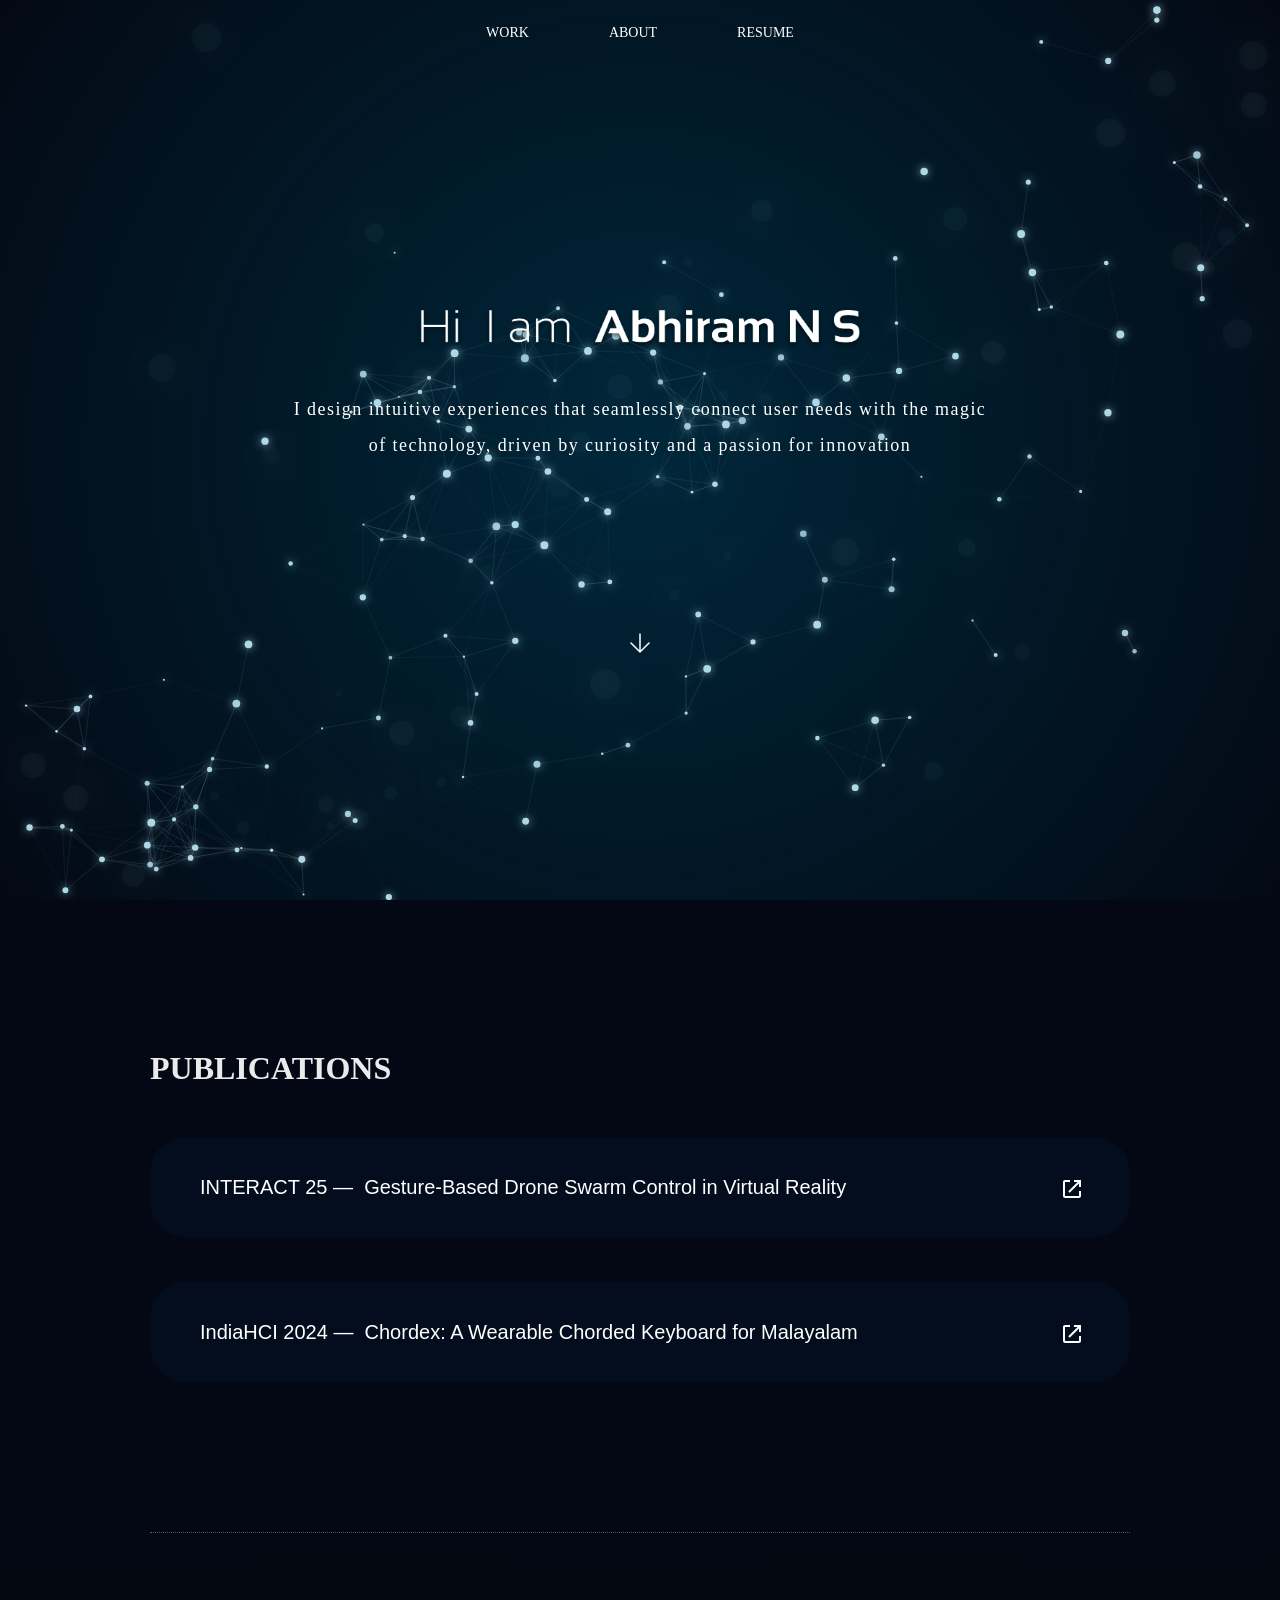
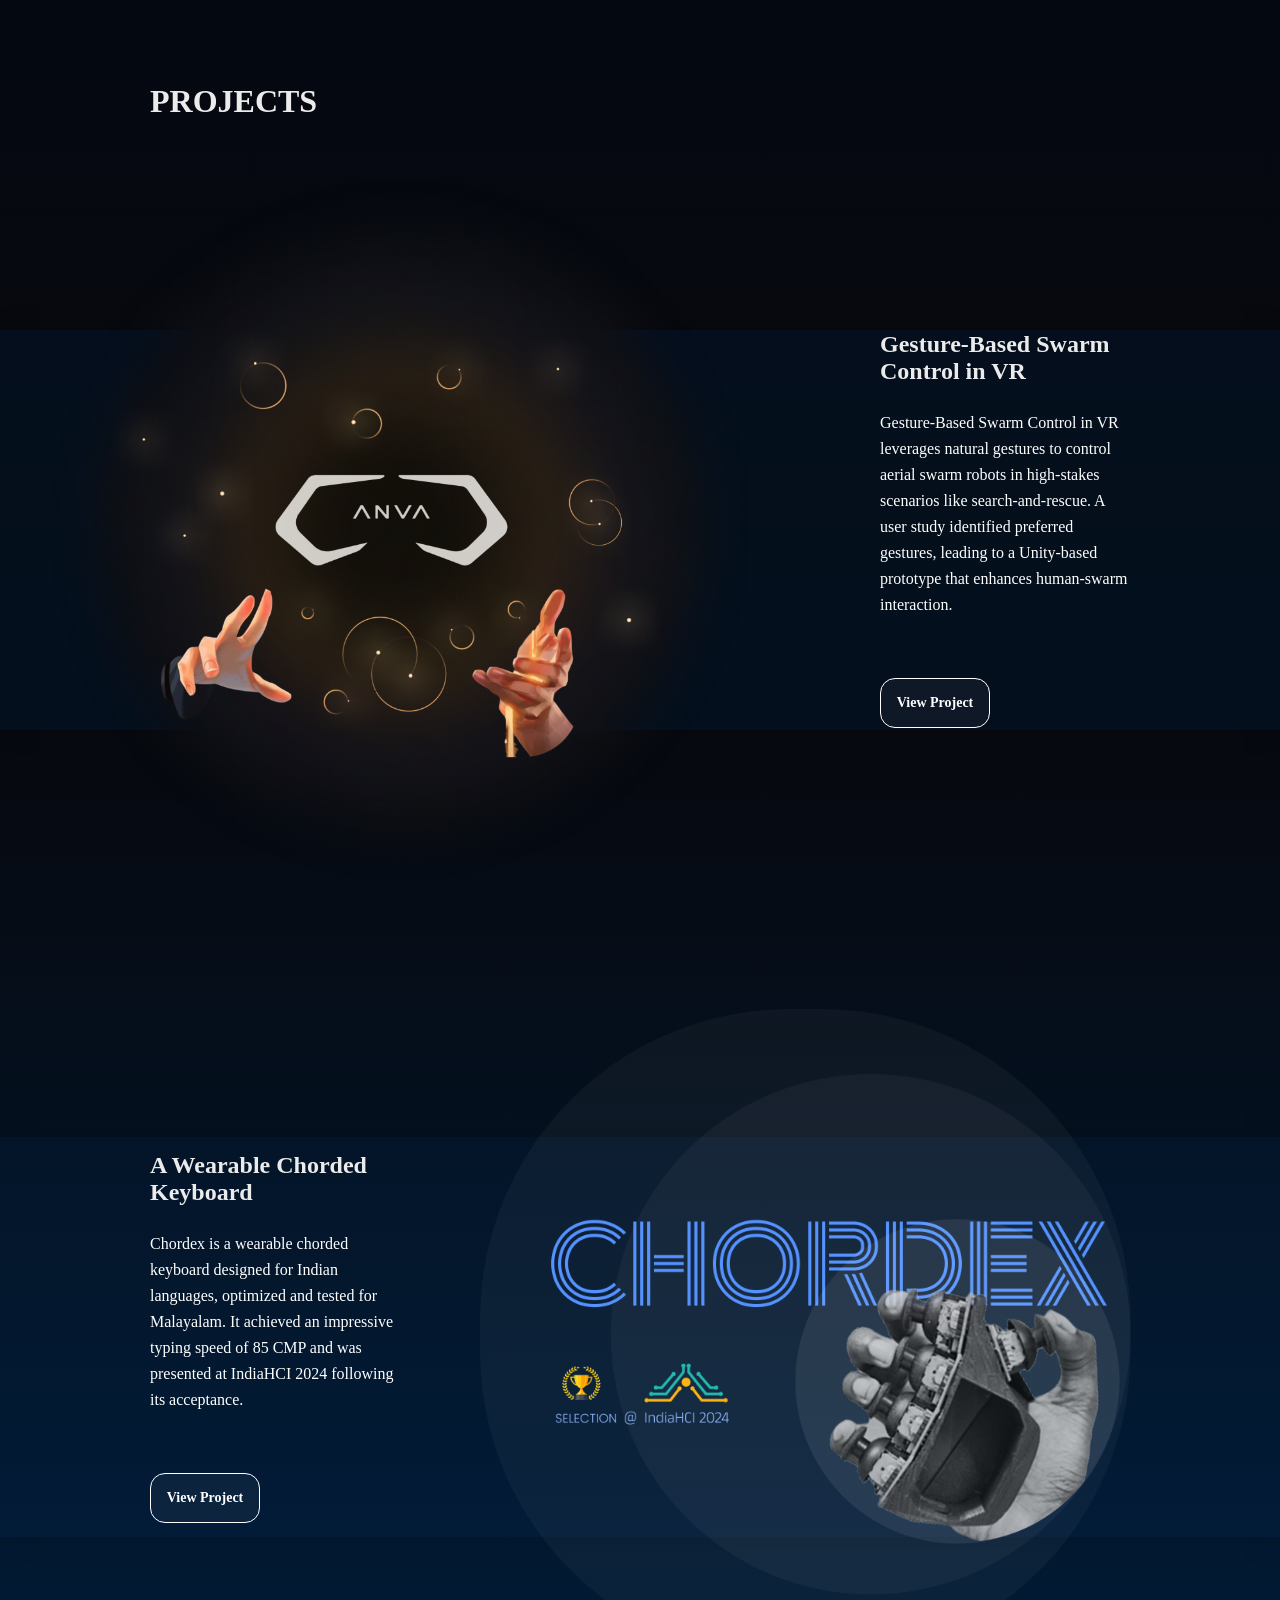
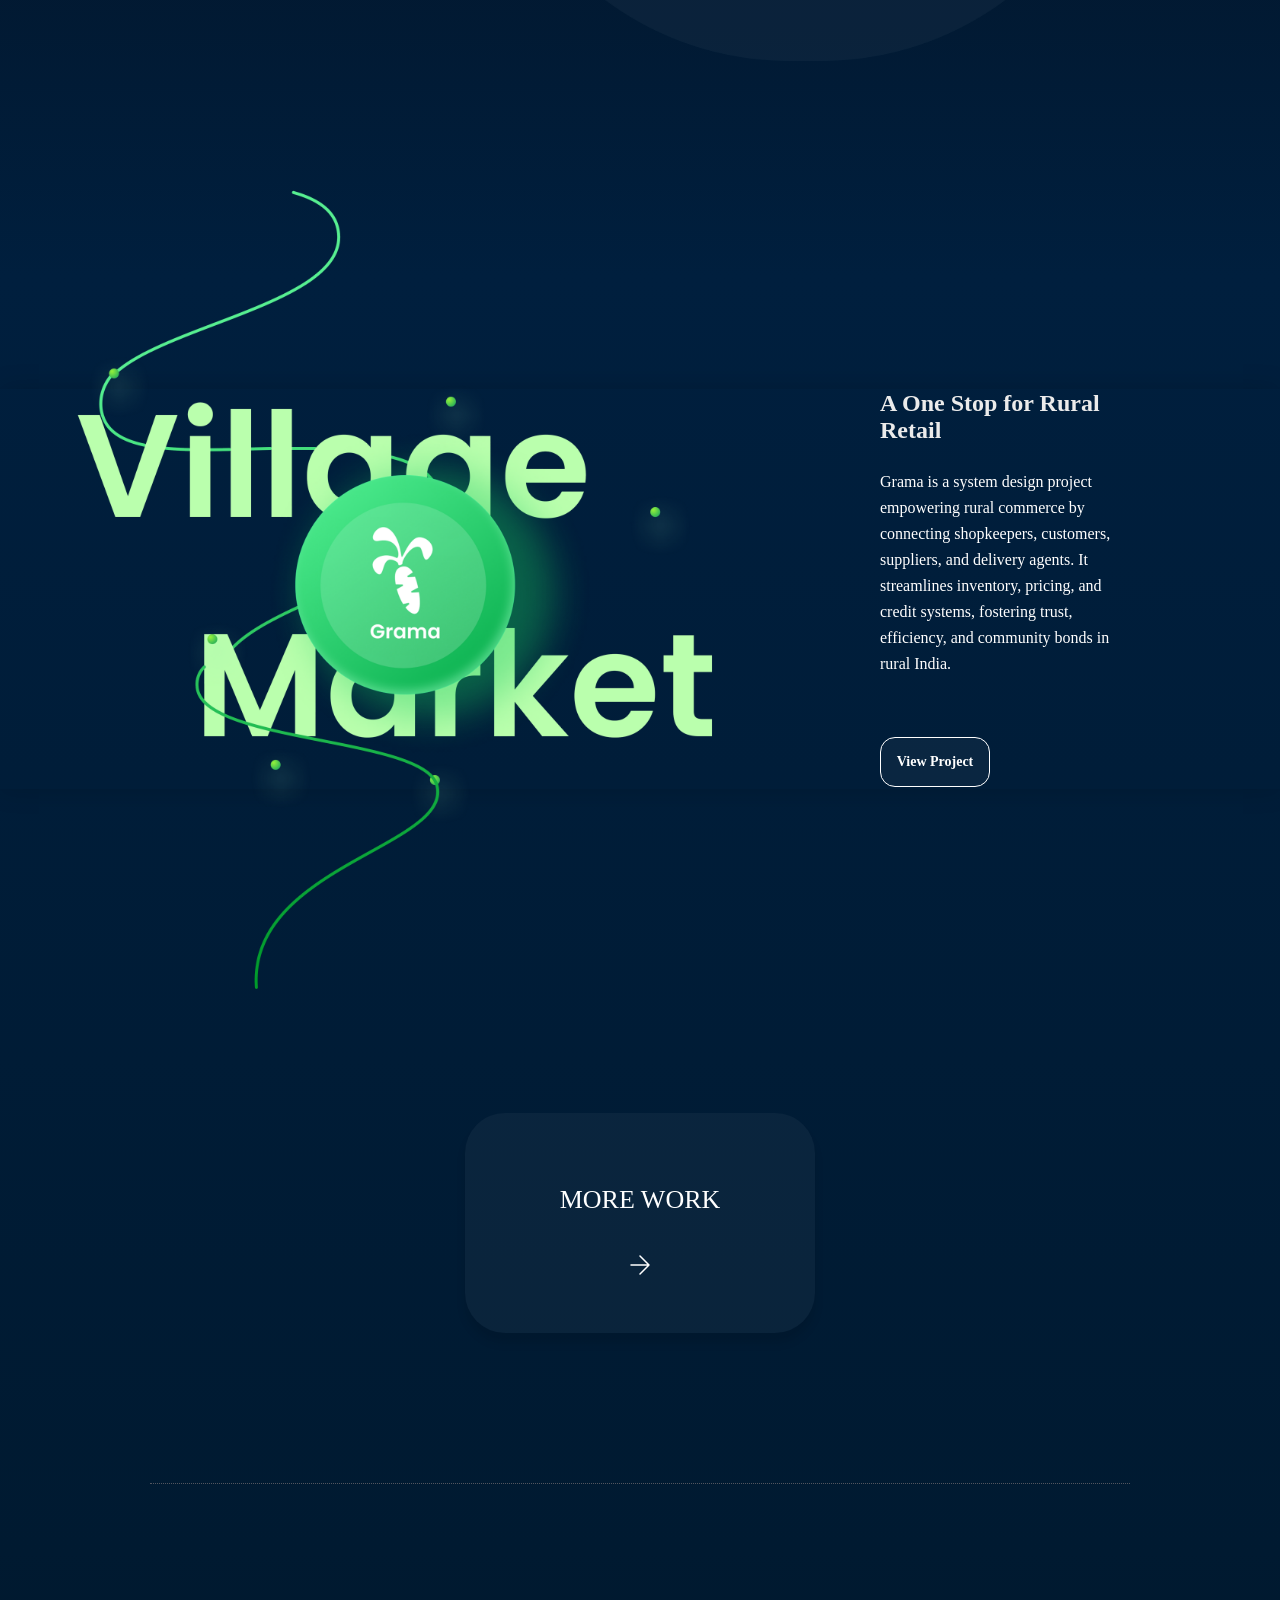
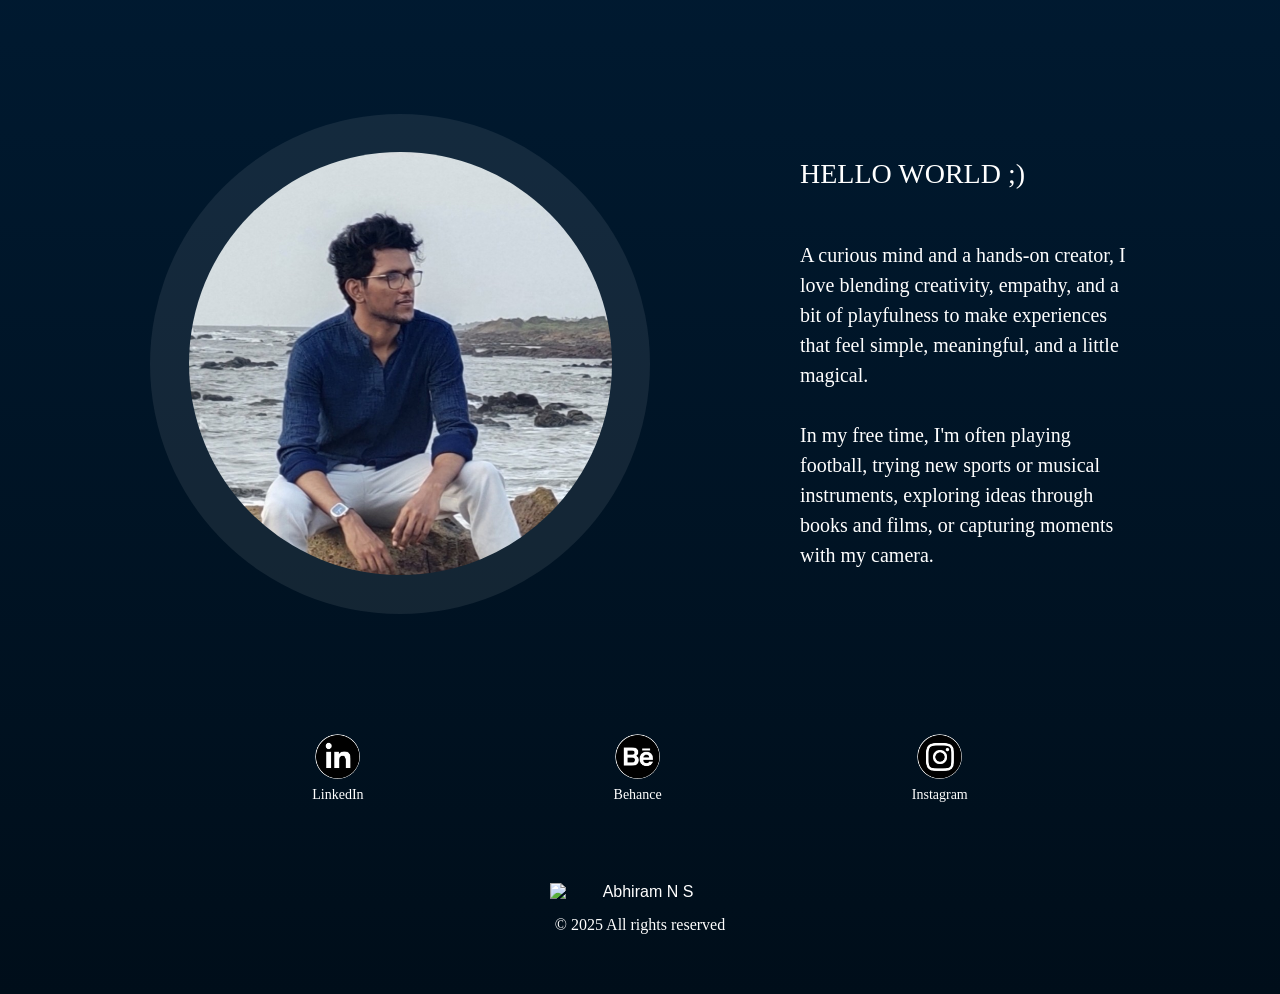
==== commit e62cad1e: "Update index.html" ====
--- a/index.html
+++ b/index.html
@@ -19,11 +19,8 @@
   <!-- Google Fonts: Sansation (Light 300, Regular 400, Bold 700) -->
   <link rel="preconnect" href="https://fonts.googleapis.com">
   <link rel="preconnect" href="https://fonts.gstatic.com" crossorigin>
-  <link href="https://fonts.googleapis.com/css2?family=Sansation:ital,wght@0,300;0,400;0,700;1,300;1,400;1,700&display=swap" rel="stylesheet">
-  <!-- If this URL differs for Sansation in your setup, replace it with the correct one -->
-
-  <!-- Adobe Fonts: Splash (replace XXXXXXX with your kit ID) -->
-  <link rel="stylesheet" href="https://use.typekit.net/hex5uwz.css">
+ 
+ <link href="https://fonts.googleapis.com/css2?family=Inter:ital,wght@0,300;0,400;0,500;0,600;0,700;1,400&display=swap" rel="stylesheet">
 
   <!-- Site styles -->
   <link rel="stylesheet" href="styles.css" />
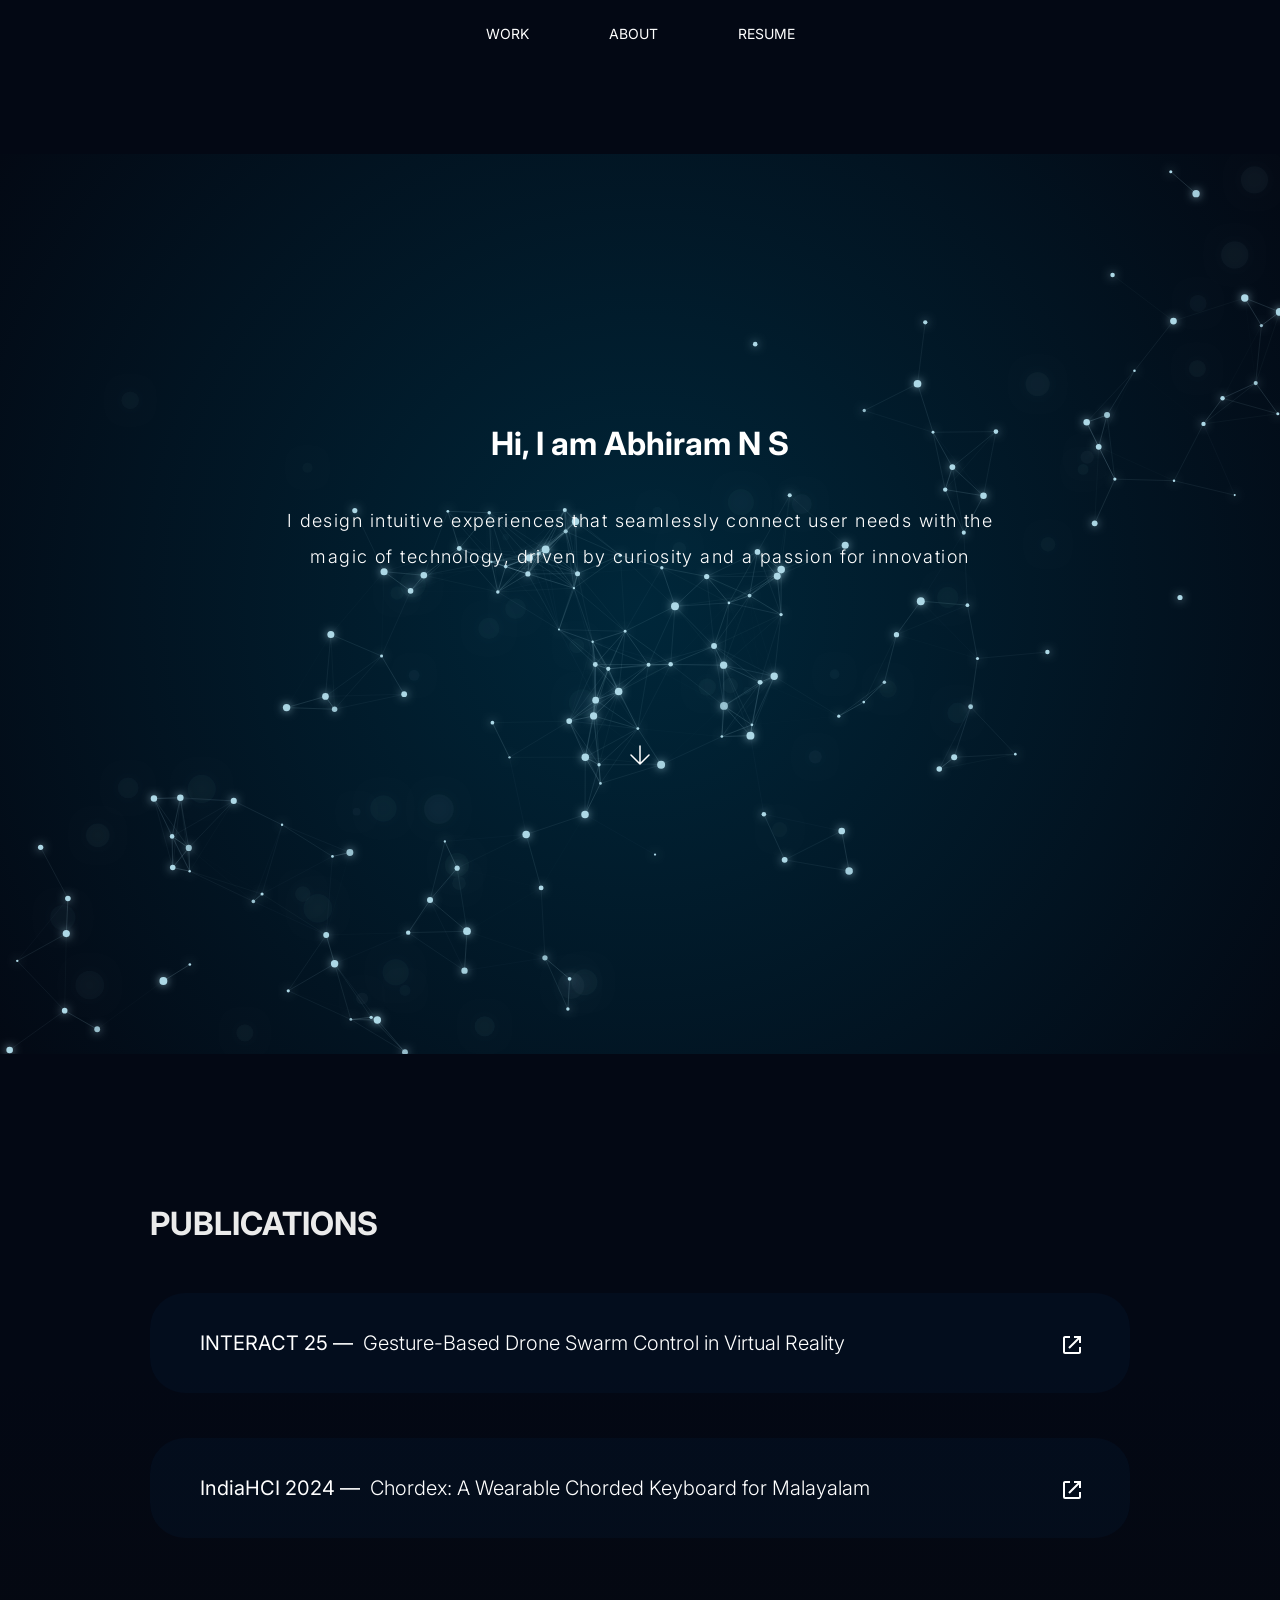
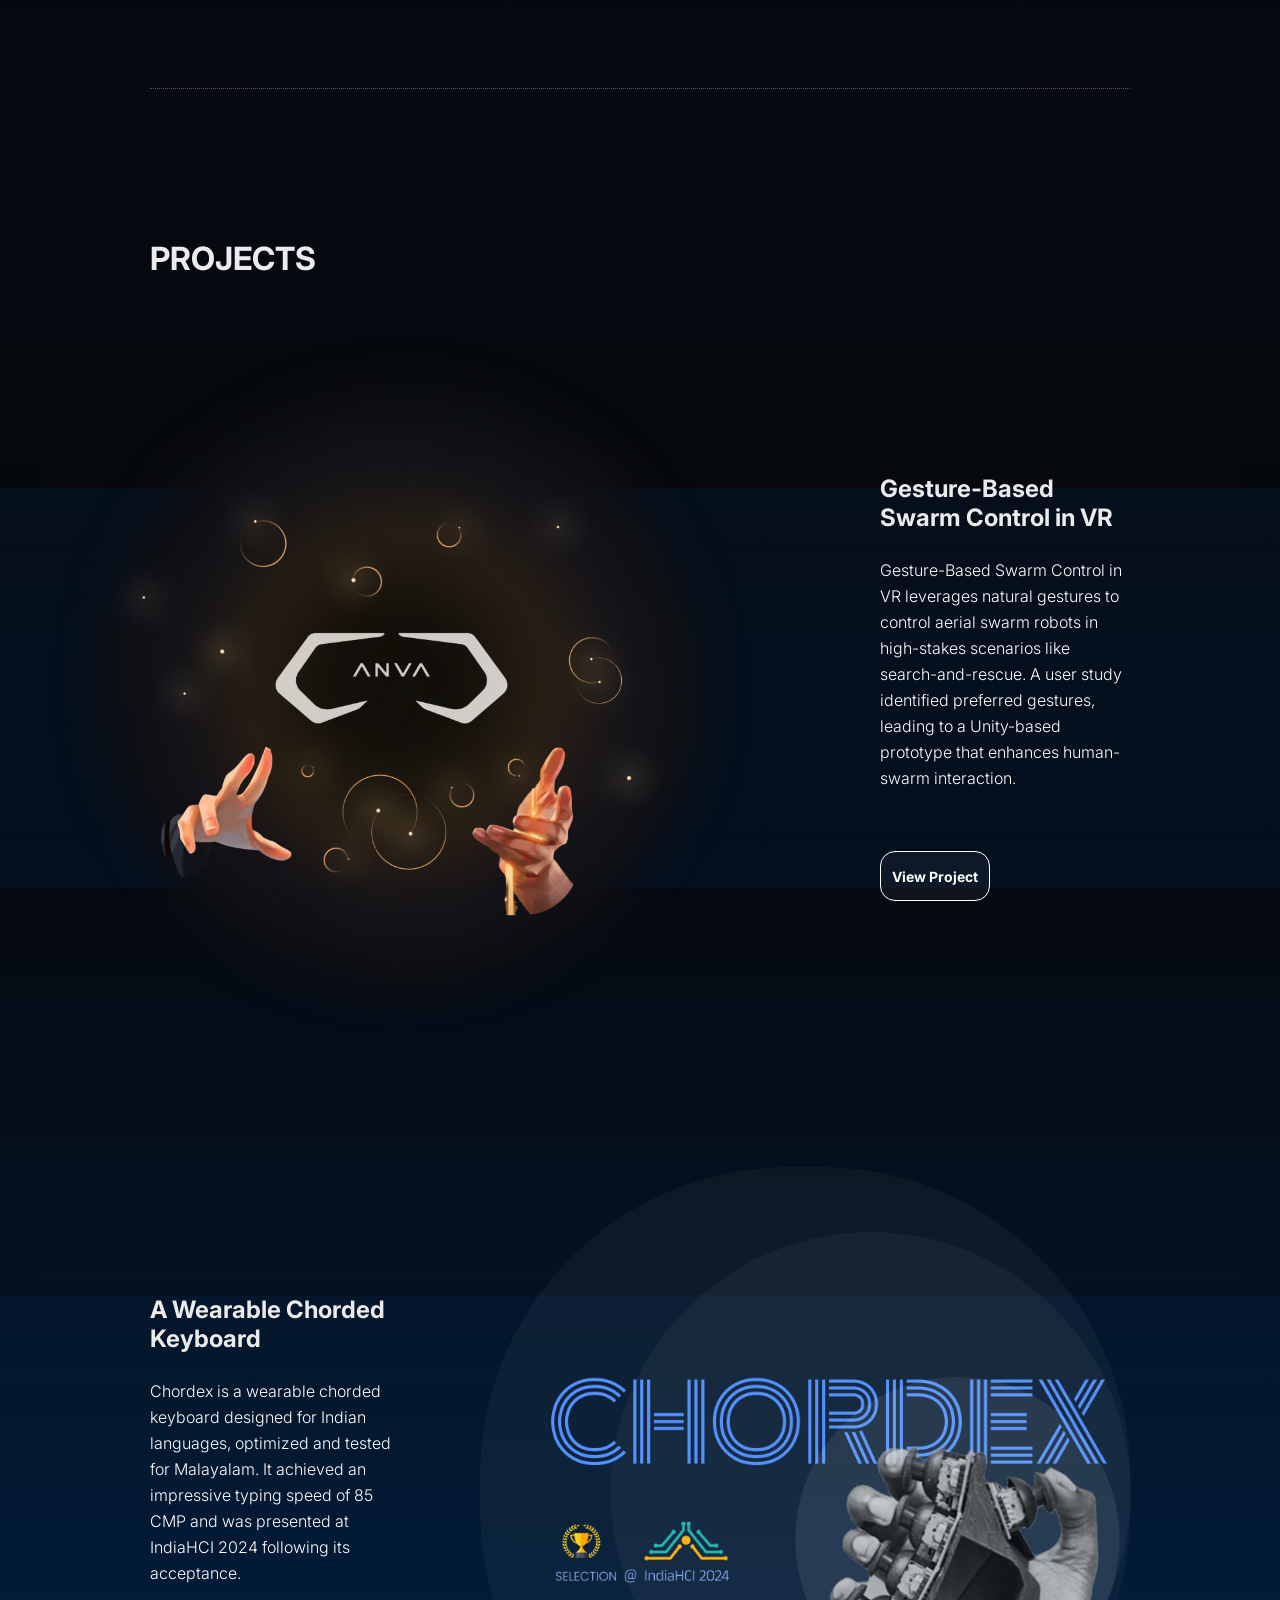
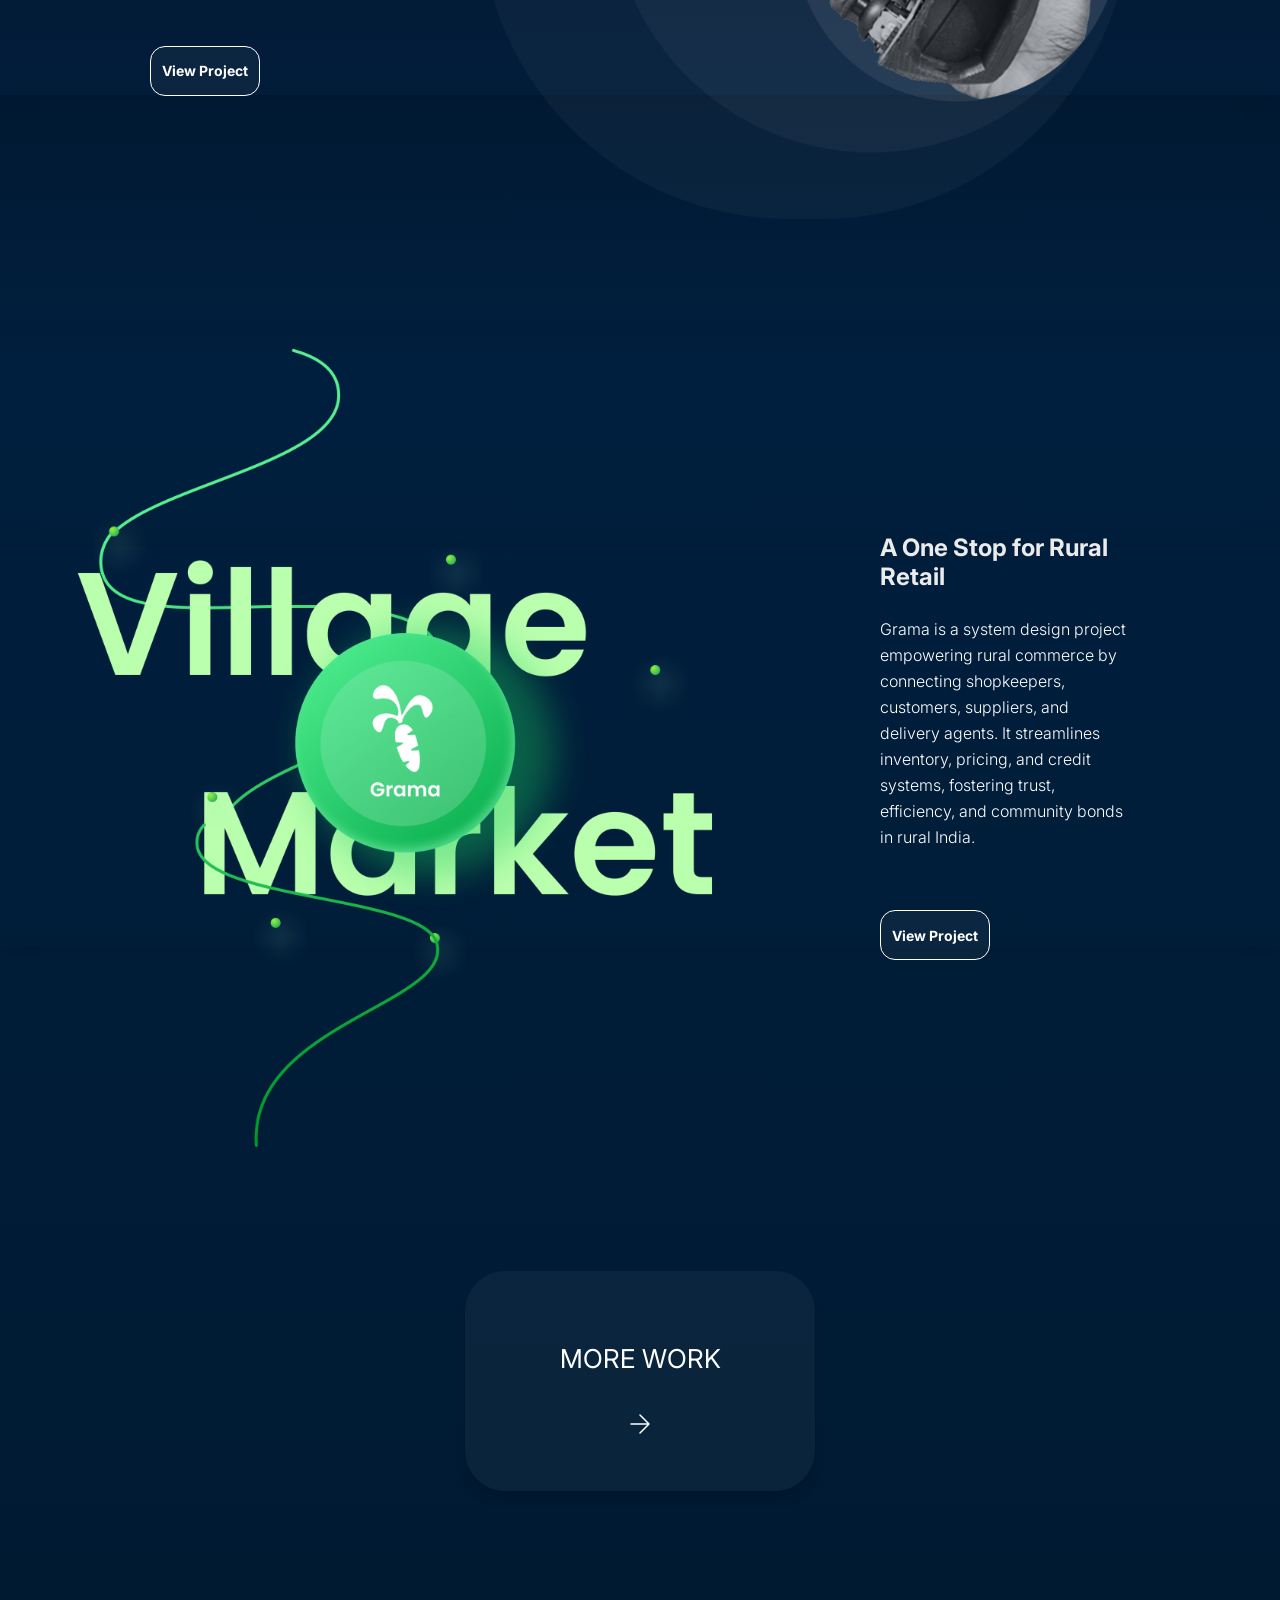
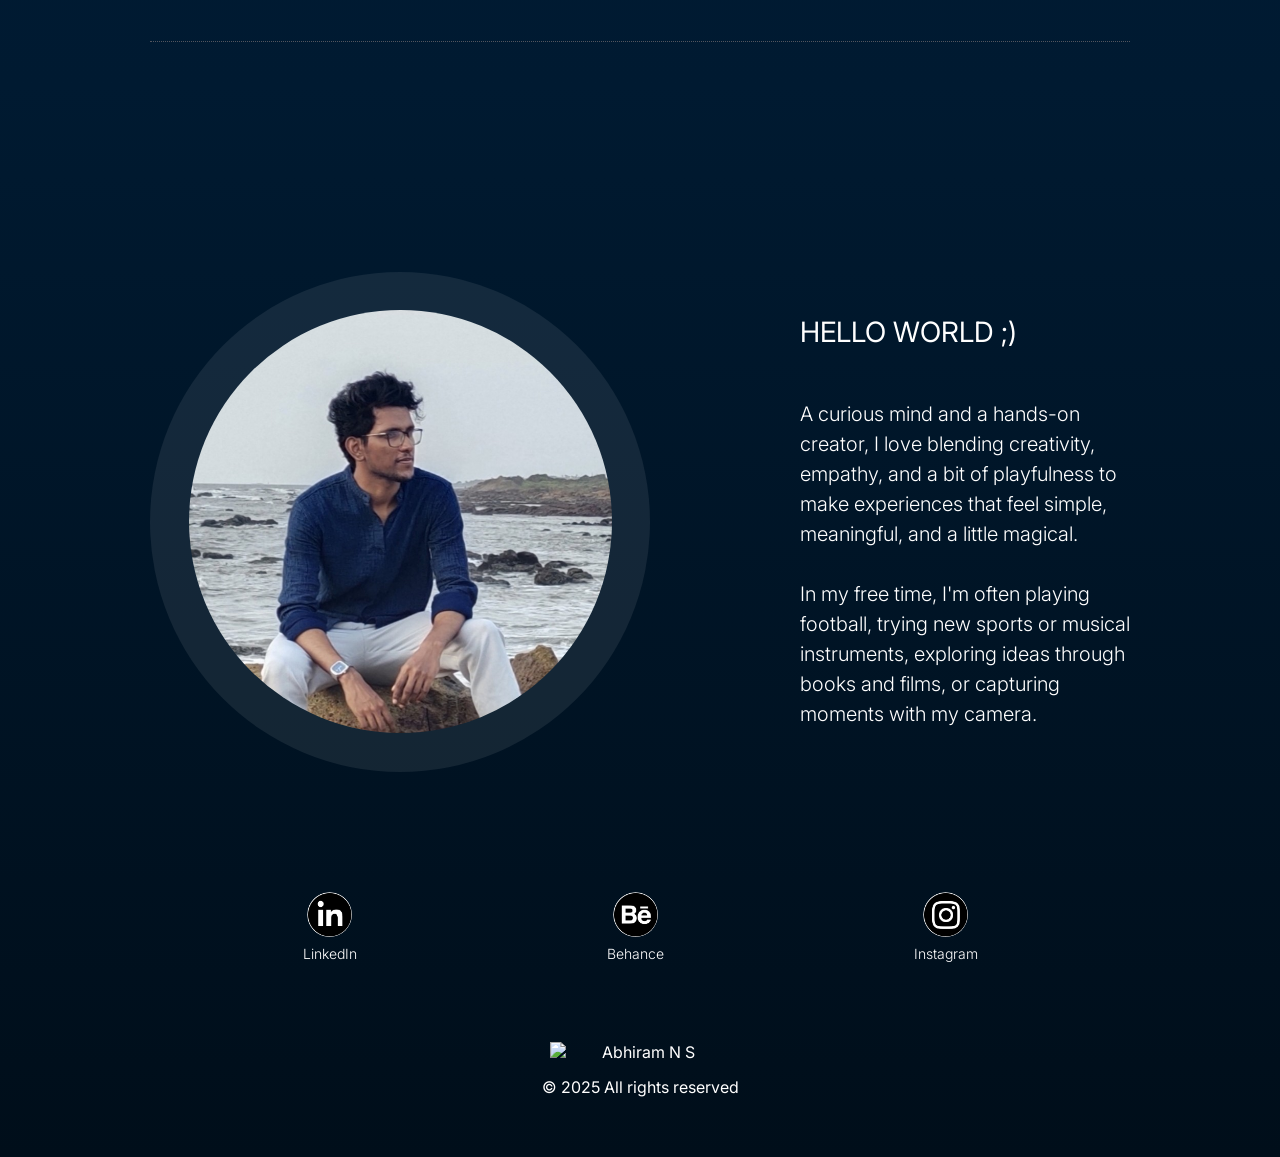
==== commit 8854f0ce: "Update index.html" ====
--- a/index.html
+++ b/index.html
@@ -55,7 +55,7 @@
 
       <!-- PNG heading (Papyrus-rendered image) -->
       <!-- Replace src with your exported PNG for “Hi I am Abhiram N S” -->
-      <img src="Hi-I-am-Abhiram-N-S.png" alt="Hi I am Abhiram N S" class="hero-heading-image" />
+      <h1 class="hero-heading-text">Hi, I am Abhiram N S</h1>
 
       <!-- Summary text (Sansation Light) -->
       <p class="hero-description">
--- a/styles.css
+++ b/styles.css
@@ -5,7 +5,7 @@
 }
 
 /* Animation Container Fix */
-.animation-container {
+.animation-container {Inter
     position: absolute;
     top: 0;
     left: 0;
@@ -58,7 +58,7 @@
     text-decoration: none;
     color: #FFFFFF;
     font-size: 14px;
-    font-family: 'Sansation';
+    font-family: 'Inter';
     font-weight: 400;
     transition: opacity 0.3s;
 }
@@ -77,7 +77,7 @@
 }
 
 body {
-    font-family: 'Sansation', sans-serif;
+    font-family: 'Inter', -apple-system, BlinkMacSystemFont, 'Segoe UI', sans-serif;
     font-weight: 400;
     background: linear-gradient(
         to bottom,
@@ -129,7 +129,7 @@
 
 .hero-description {
     margin: 40px auto 0;
-    font-family: 'Sansation';
+    font-family: 'Inter';
     font-weight: 300;
     font-size: 18px;
     max-width: 710px;
@@ -208,7 +208,7 @@
 }
 
 .section-title {
-    font-family: 'Sansation';
+    font-family: 'Inter';
     font-weight: 700;
     font-size: 32px;
     color: #EBEBEB;
@@ -334,14 +334,14 @@
 
 .project-title {
     color: #EBEBEB;
-    font-family: 'Sansation';
+    font-family: 'Inter';
     font-weight: 700;
     font-size: 24px;
 }
 
 .project-text {
     margin-top: 25px;
-    font-family: 'Sansation';
+    font-family: 'Inter';
     font-weight: 300;
     font-size: 16px;
     line-height: 26px;
@@ -360,7 +360,7 @@
     align-items: center;
     justify-content: center;
     text-decoration: none;
-    font-family: 'Sansation';
+    font-family: 'Inter';
     font-weight: 700;
     font-size: 14px;
     transition: transform 0.3s ease, box-shadow 0.3s ease;
@@ -393,7 +393,7 @@
 
 .more-works-title {
     margin-top: 72px;
-    font-family: 'Sansation';
+    font-family: 'Inter';
     font-weight: 400;
     font-size: 26px;
     color: #FFFFFF;
@@ -482,7 +482,7 @@
 }
 
 .hello-world {
-    font-family: 'Sansation';
+    font-family: 'Inter';
     font-weight: 400;
     font-size: 28px;
     margin-bottom: 50px;
@@ -490,7 +490,7 @@
 }
 
 .about-text {
-    font-family: 'Sansation';
+    font-family: 'Inter';
     font-weight: 300;
     font-size: 20px;
     line-height: 30px;
@@ -541,7 +541,7 @@
 .social-link span {
     font-size: 14px;
     font-weight: 300;
-    font-family: 'Sansation';
+    font-family: 'Inter';
     color: #FFFFFF;
 }
 
@@ -560,7 +560,7 @@
 }
 
 .copyright {
-    font-family: 'Sansation';
+    font-family: 'Inter';
     font-size: 16px;
     font-weight: 400;
     color: #FFFFFF;
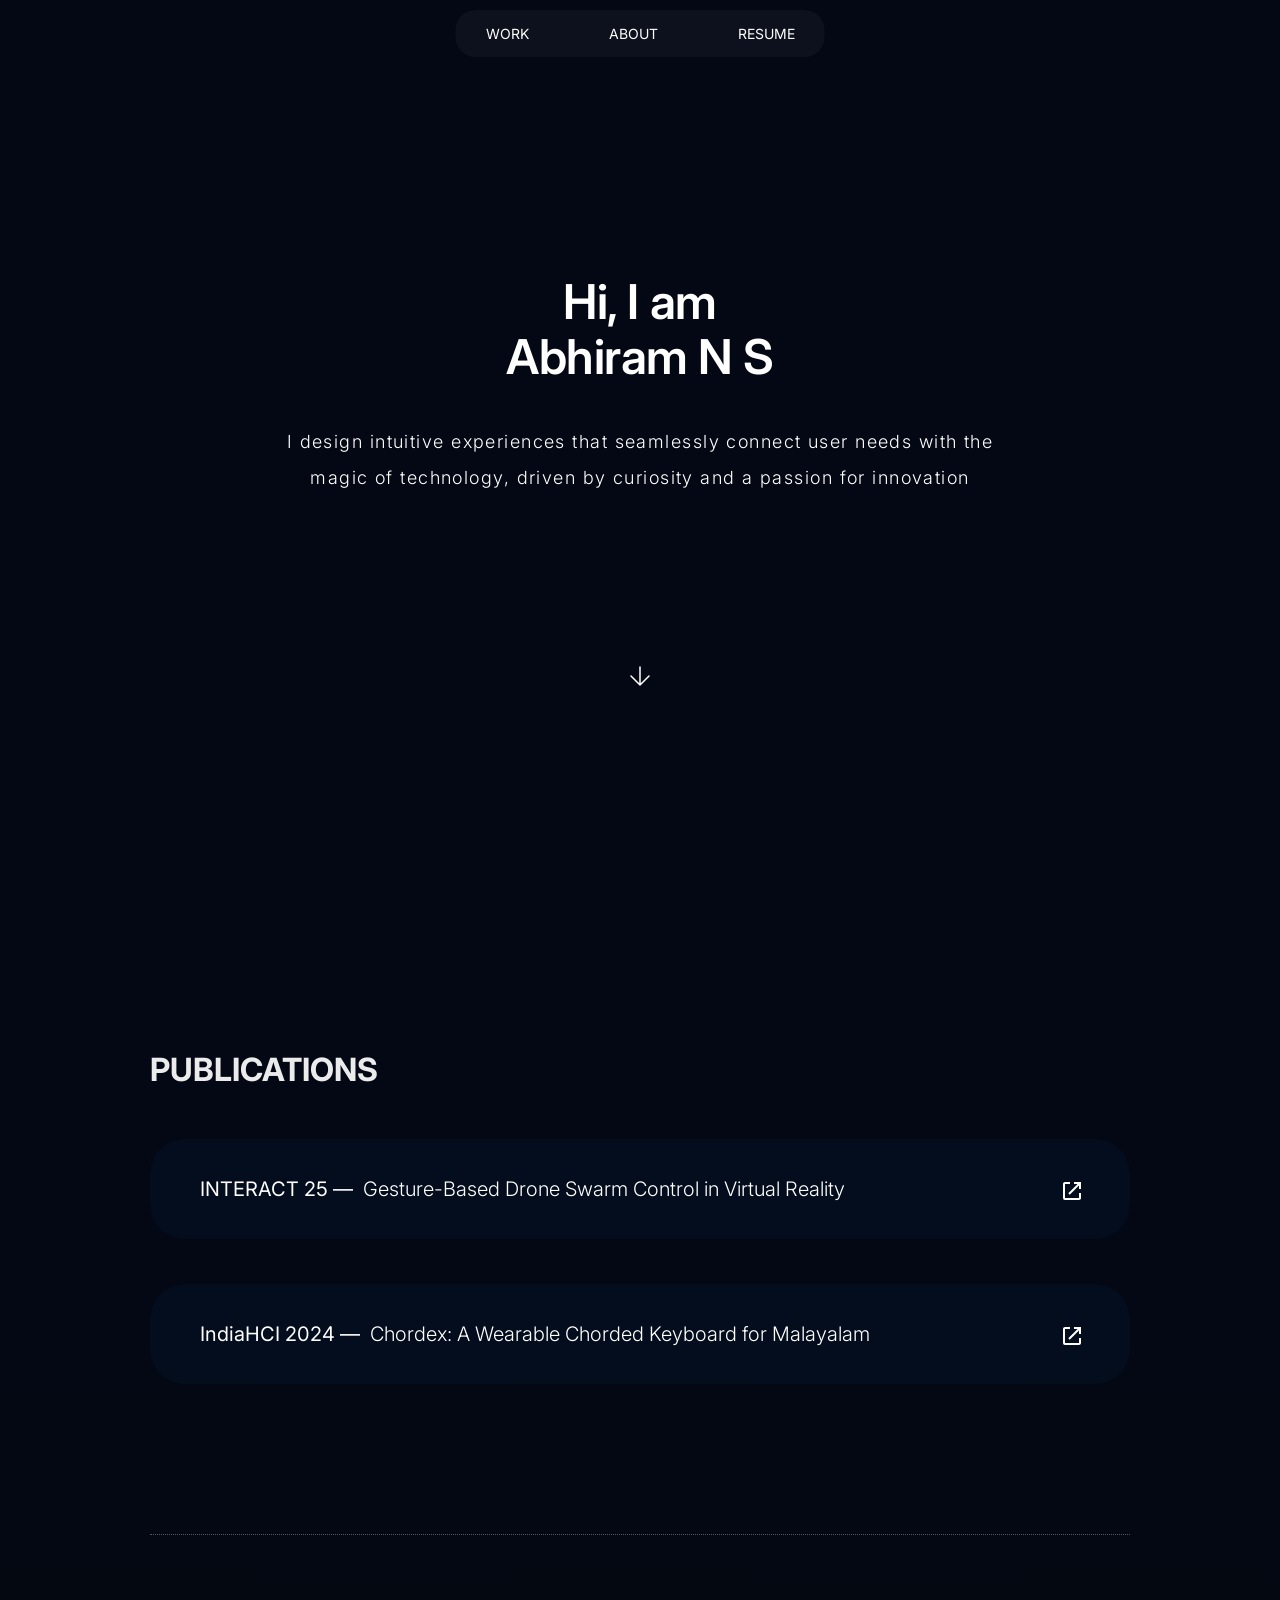
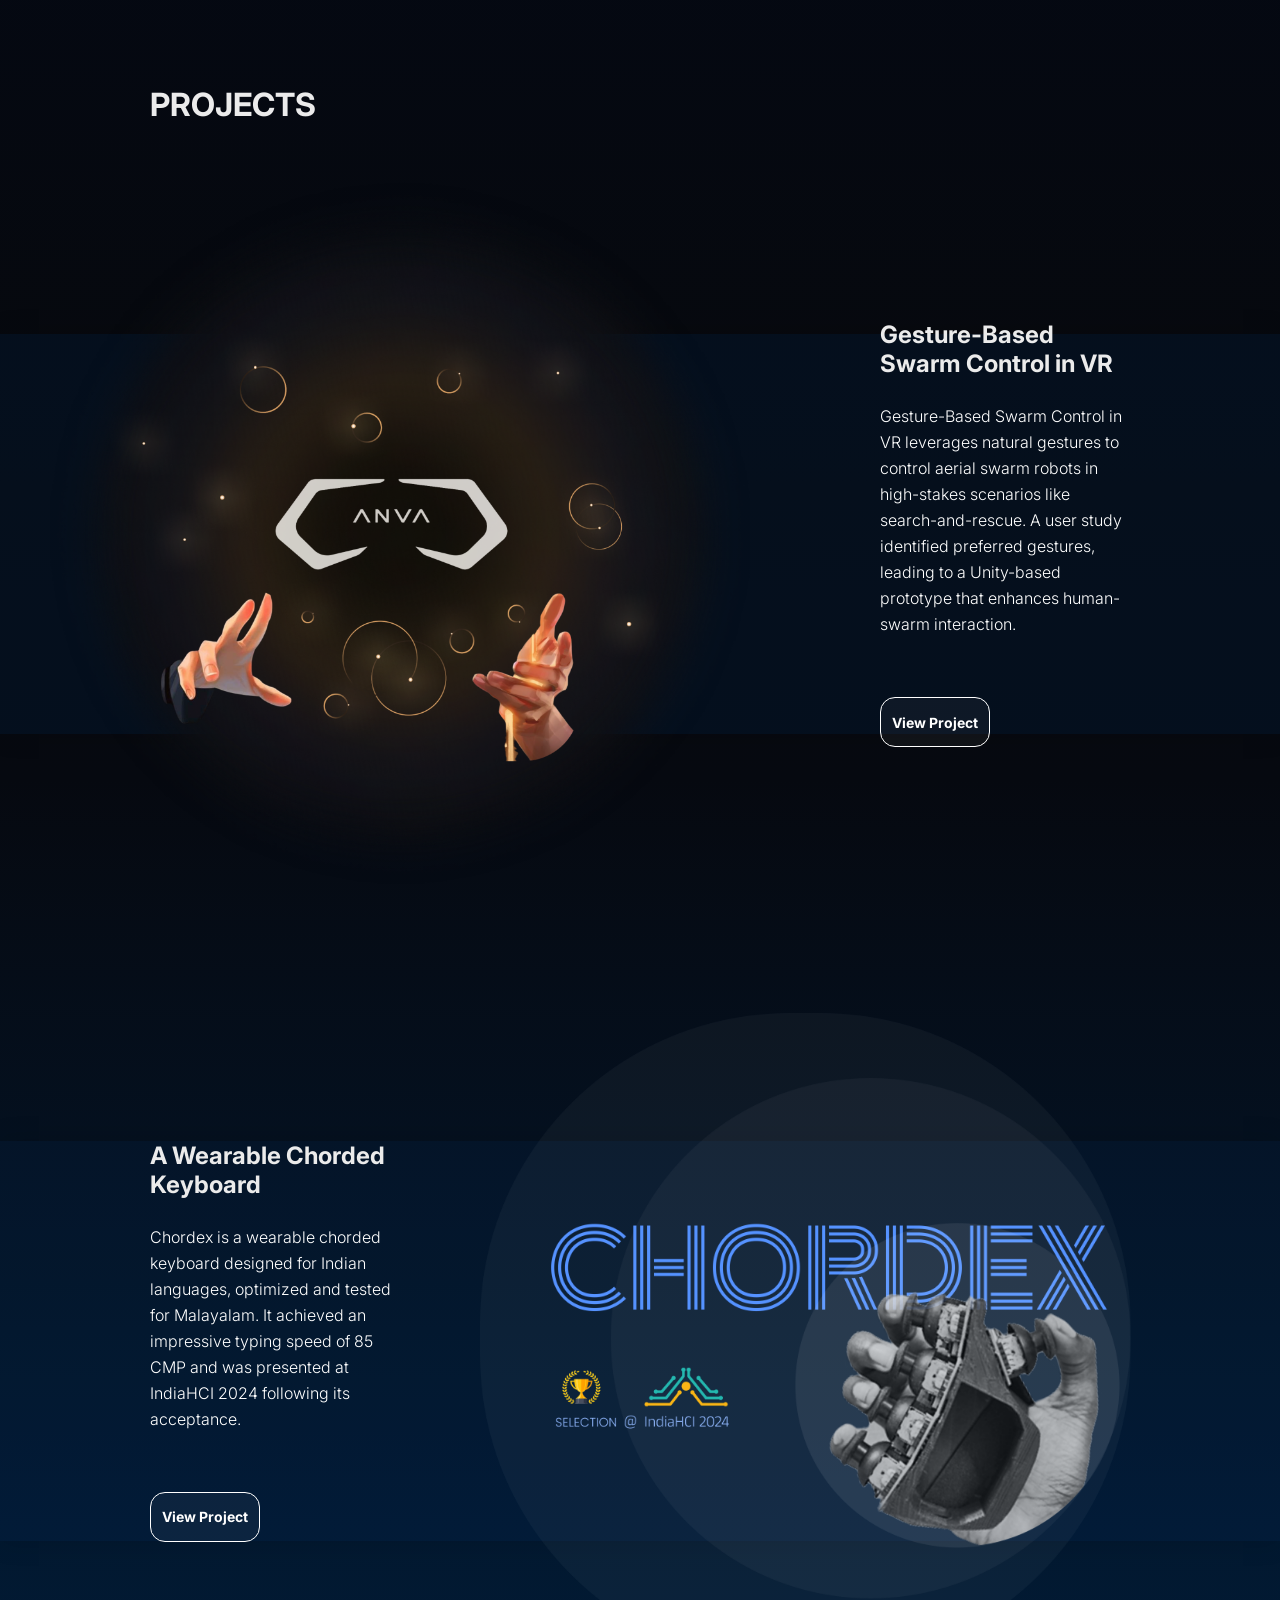
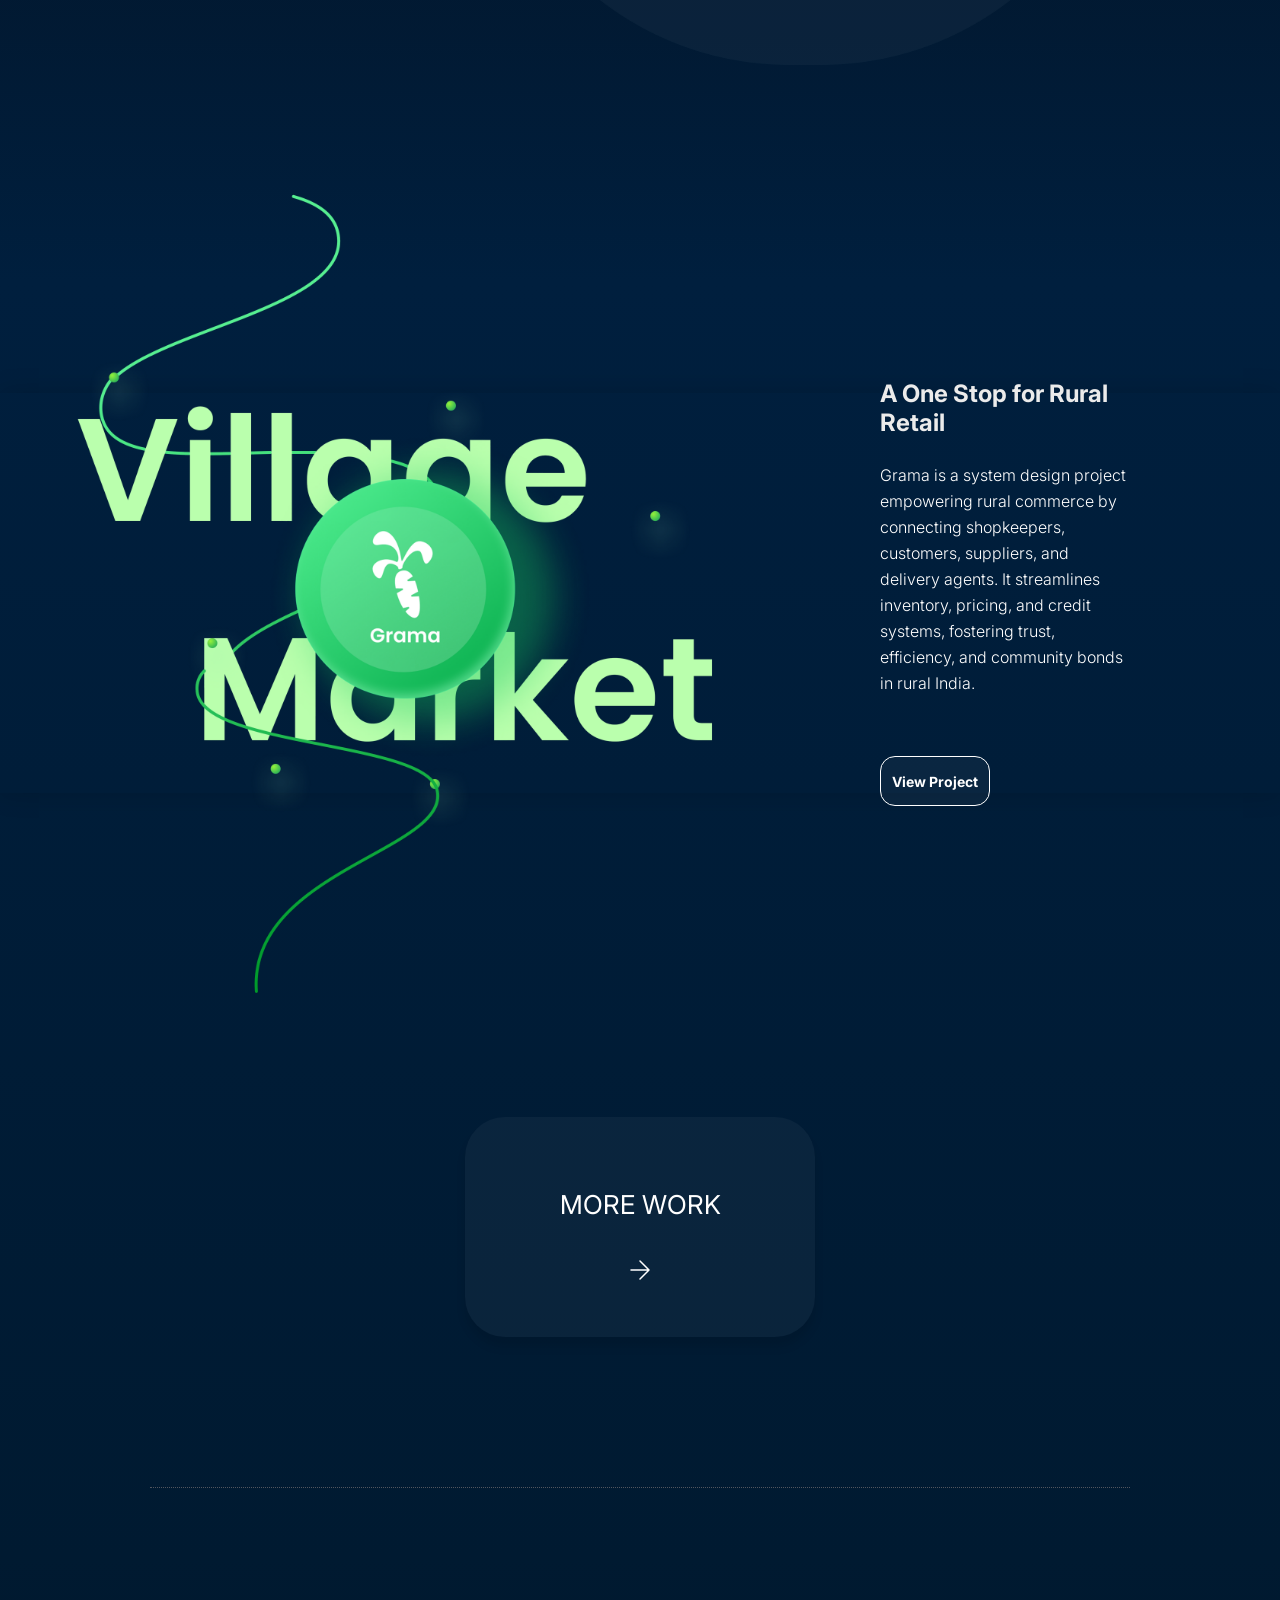
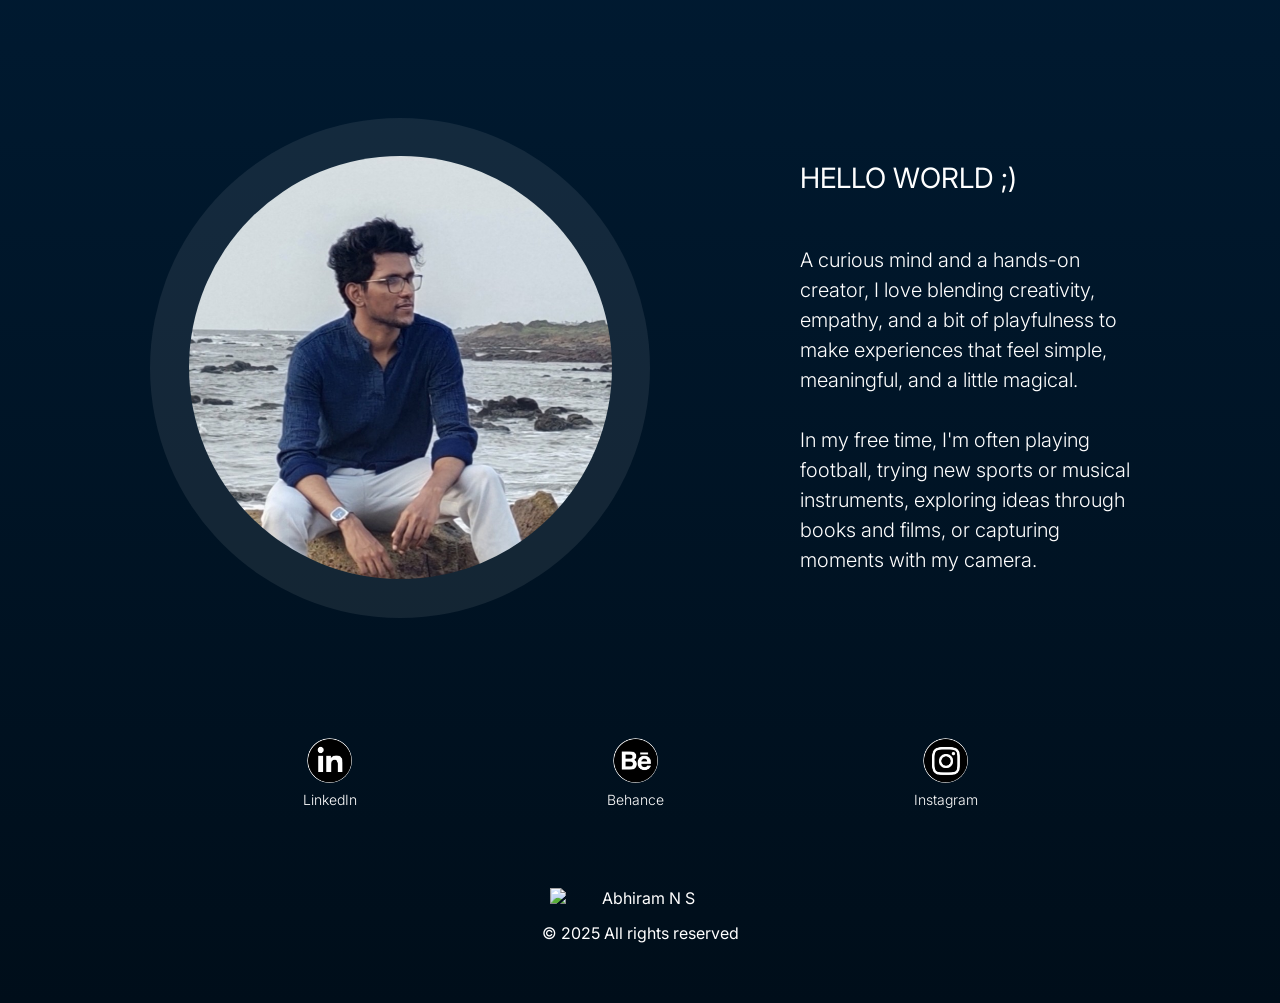
==== commit f80dc40e: "Update index.html" ====
--- a/index.html
+++ b/index.html
@@ -20,23 +20,12 @@
   <link rel="preconnect" href="https://fonts.googleapis.com">
   <link rel="preconnect" href="https://fonts.gstatic.com" crossorigin>
  
- <link href="https://fonts.googleapis.com/css2?family=Inter:ital,wght@0,300;0,400;0,500;0,600;0,700;1,400&display=swap" rel="stylesheet">
-
+ <link href="https://fonts.googleapis.com/css2?family=Bricolage+Grotesque:opsz,wght@12..96,400..800&family=Inter:ital,wght@0,300;0,400;0,500;0,600;0,700;1,400&display=swap" rel="stylesheet">
   <!-- Site styles -->
   <link rel="stylesheet" href="styles.css" />
 </head>
 
 <body>
-
-
-  
-<div class="animation-container" aria-hidden="true">
-    <svg id="animationSvg" preserveAspectRatio="none">
-      <path id="animTriangle" class="shape" />
-      <circle id="animCircle" class="shape" r="20" />
-    </svg>
-  </div>
-  <!-- Animation container (kept for future interactive BG; safe z-index via CSS) -->
 
   
 
@@ -50,26 +39,23 @@
   <main>
 
     <!-- Hero Section -->
-    <header class="hero-section" id="top">
-      <canvas id="bg"></canvas>  <!-- New: Interactive background canvas -->
-
-      <!-- PNG heading (Papyrus-rendered image) -->
-      <!-- Replace src with your exported PNG for “Hi I am Abhiram N S” -->
-      <h1 class="hero-heading-text">Hi, I am Abhiram N S</h1>
-
-      <!-- Summary text (Sansation Light) -->
+<header class="hero-section" id="top">
+  <canvas id="bg"></canvas>
+  <div class="hero-text-panel">
+    <h1 class="hero-heading-text">Hi, I am<br>Abhiram N S</h1>
+    <div class="hero-description-panel">
       <p class="hero-description">
         I design intuitive experiences that seamlessly connect user needs with the magic of technology, driven by curiosity and a passion for innovation
       </p>
-
-      <!-- Scroll-down circular button -->
-      <button class="scroll-indicator" aria-label="Scroll to publications" data-target="#publications">
-        <span class="hover-circle" aria-hidden="true"></span>
-        <svg class="arrow-down" width="20" height="40" viewBox="0 0 40 40" aria-hidden="true">
-          <path d="M20 2L20 38M20 38L38 20M20 38L2 20" stroke="#FFFFFF" stroke-width="3" stroke-linecap="round" stroke-linejoin="round"/>
-        </svg>
-      </button>
-    </header>
+    </div>
+  </div>
+  <button class="scroll-indicator" aria-label="Scroll to publications" data-target="#publications">
+    <span class="hover-circle" aria-hidden="true"></span>
+    <svg class="arrow-down" width="20" height="40" viewBox="0 0 40 40" aria-hidden="true">
+      <path d="M20 2L20 38M20 38L38 20M20 38L2 20" stroke="#FFFFFF" stroke-width="3" stroke-linecap="round" stroke-linejoin="round"/>
+    </svg>
+  </button>
+</header>
 
     <!-- Publications -->
     <section id="publications" class="publications-section" aria-labelledby="pub-title">
@@ -282,288 +268,104 @@
       nav.classList.add('nav-top');
     })();
 
-    // (Optional) Minimal animation controller kept from your previous file
-    class AnimationController {
-      constructor() {
-        this.circle = document.getElementById('animCircle');
-        this.triangle = document.getElementById('animTriangle');
-        if (!this.circle || !this.triangle) return;
-        this.isAnimating = false;
-        this.circleRadius = 10;
-        this.triangleSize = 20;
-        this.animationDuration = 2000;
-        this.minGap = 80;
-        this.circleSpeed = 1.0;
-        this.triangleSpeed = 0.7;
-        this.lastScrollPosition = window.scrollY;
-        this.lastAnimationTime = 0;
-        this.init();
-      }
-      init() {
-        setTimeout(() => this.animate('normal'), 5000);
-        setTimeout(() => { if (!this.isAnimating) this.animate('normal'); }, 60000);
-      }
-      generatePath() {
-        const width = window.innerWidth, height = window.innerHeight;
-        const startPoint = this.getEdgePoint();
-        const endPoint = this.getEdgePoint(true);
-        const centerX = width / 2, centerY = height / 2;
-        return {
-          start: startPoint,
-          end: endPoint,
-          control1: { x: centerX + (Math.random()-0.5)*width*0.3, y: centerY + (Math.random()-0.5)*height*0.3 },
-          control2: { x: centerX + (Math.random()-0.5)*width*0.3, y: centerY + (Math.random()-0.5)*height*0.3 }
-        };
-      }
-      getEdgePoint(opposite = false) {
-        const w = window.innerWidth, h = window.innerHeight;
-        const side = opposite ? (this.startSide + 2) % 4 : Math.floor(Math.random() * 4);
-        this.startSide = side;
-        switch (side) {
-          case 0: return { x: -50, y: h * Math.random() };
-          case 1: return { x: w + 50, y: h * Math.random() };
-          case 2: return { x: w * Math.random(), y: -50 };
-          default: return { x: w * Math.random(), y: h + 50 };
-        }
-      }
-      getBezierPoint(t, p0, p1, p2, p3) {
-        const u = 1 - t;
-        return {
-          x: u*u*u*p0.x + 3*u*u*t*p1.x + 3*u*t*t*p2.x + t*t*t*p3.x,
-          y: u*u*u*p0.y + 3*u*u*t*p1.y + 3*u*t*t*p2.y + t*t*t*p3.y
-        };
-      }
-      updateTrianglePosition(x, y, prevX, prevY) {
-        const angle = Math.atan2(y - prevY, x - prevX);
-        const size = this.triangleSize;
-        const points = [{x:-size,y:-size/2},{x:-size,y:size/2},{x:size,y:0}];
-        const rp = points.map(p => ({
-          x: x - this.minGap * Math.cos(angle) + (p.x * Math.cos(angle) - p.y * Math.sin(angle)),
-          y: y - this.minGap * Math.sin(angle) + (p.x * Math.sin(angle) + p.y * Math.cos(angle))
-        }));
-        this.triangle.setAttribute('d', `M ${rp[0].x},${rp[0].y} L ${rp[1].x},${rp[1].y} L ${rp[2].x},${rp[2].y} Z`);
-      }
-      animate() {
-        if (this.isAnimating) return;
-        this.isAnimating = true;
-        const path = this.generatePath();
-        const startTime = performance.now();
-        let prevX = path.start.x, prevY = path.start.y;
-        this.circle.style.opacity = 1;
-        this.triangle.style.opacity = 1;
-
-        const step = (now) => {
-          const elapsed = now - startTime;
-          let cp = (elapsed / this.animationDuration) * this.circleSpeed;
-          let tp = (elapsed / this.animationDuration) * this.triangleSpeed;
-          if (cp >= 1 && tp >= 1) {
-            this.isAnimating = false;
-            this.circle.style.opacity = 0;
-            this.triangle.style.opacity = 0;
-            return;
-          }
-          if (tp < 1) {
-            const tpos = this.getBezierPoint(Math.min(tp,1), path.start, path.control1, path.control2, path.end);
-            this.updateTrianglePosition(tpos.x, tpos.y, prevX, prevY);
-            prevX = tpos.x; prevY = tpos.y;
-          }
-          if (cp < 1) {
-            const cpos = this.getBezierPoint(Math.min(cp,1), path.start, path.control1, path.control2, path.end);
-            this.circle.setAttribute('cx', cpos.x);
-            this.circle.setAttribute('cy', cpos.y);
-          }
-          requestAnimationFrame(step);
-        };
-        requestAnimationFrame(step);
-      }
-    }
-    window.addEventListener('load', () => { new AnimationController(); });
-  </script>
-
-  <!-- New: Interactive background script for hero section -->
-  <script>
-    // Customizable variables for control over texture, numbers, and effects
-    const NUM_PARTICLES = 150; // Number of particles (dots/droplets); increase for denser web
-    const PARTICLE_SIZE_MIN = 1; // Min particle size
-    const PARTICLE_SIZE_MAX = 4; // Max particle size for natural variation
-    const PARTICLE_SPEED = 0.1; // Initial subtle movement speed (lower for less drift)
-    const CONNECTION_DISTANCE = 90; // Max distance for particle connections (spider web strings)
-    const MOUSE_CONNECTION_DISTANCE = 150; // Max distance for connections to cursor
-    const REPEL_DISTANCE = 180; // Radius for repelling effect
-    const REPEL_STRENGTH = 1.0; // Strength of repel (adjust for subtlety)
-    const GLOW_BLUR = 8; // Glow intensity for water droplet and light effect
-    const LINE_WIDTH = 0.5; // Thin string-like lines for web texture
-    const SPRING_STRENGTH = 0.005; // Strength of restoring force to original position (subtle)
-    const DAMPING = 0.95; // Damping factor for smooth, natural motion
-
-    // For atmosphere: add background bokeh particles (adjusted to be smaller and more integrated)
-    const NUM_BOKEH = 50; // Fewer for less disconnection
+    
+
+<script>
+    const NUM_PARTICLES = 70;
+    const PARTICLE_SIZE_MIN = 1;
+    const PARTICLE_SIZE_MAX = 3;
+    const PARTICLE_SPEED = 0.08;
+    const CONNECTION_DISTANCE = 75;
+    const MOUSE_CONNECTION_DISTANCE = 110;
+    const REPEL_DISTANCE = 120;
+    const REPEL_STRENGTH = 0.5;
+    const GLOW_BLUR = 10;
+    const LINE_WIDTH = 0.4;
+    const SPRING_STRENGTH = 0.004;
+    const DAMPING = 0.96;
+    const DRIFT_JITTER = 0.015; // constant gentle "alive" motion, independent of cursor
+
+    const NUM_BOKEH = 30;
     const BOKEH_SIZE_MIN = 3;
-    const BOKEH_SIZE_MAX = 15;
-    const BOKEH_OPACITY = 0.04; // Lower opacity for subtle integration
-    const BOKEH_SPEED = 0.05; // Very slow for ambient feel
-
-    // Variables for controlling particle density in specific areas
-    const BASE_DENSITY = 0.005;
-    const FOCUS_AREAS = [
-        {centerX: 0.15, centerY: 0.95, radius: 0.3, densityMultiplier: 1}, //bottom left
-        {centerX: 0.35, centerY: 0.85, radius: 0.3, densityMultiplier: 0.5},
-        {centerX: 0.4, centerY: 0.5, radius: 0.3, densityMultiplier: 1}, // centre
-        {centerX: 0.65, centerY: 0.55, radius: 0.4, densityMultiplier: 0.5}, // centre
-        {centerX: 0.75, centerY: 0.35, radius: 0.2, densityMultiplier: 0.5},
-        {centerX: 1.0, centerY: 0.15, radius: 0.3, densityMultiplier: 1} //topright
-    ];
-    const MAX_DENSITY_ESTIMATE = BASE_DENSITY + FOCUS_AREAS.reduce((sum, area) => sum + area.densityMultiplier, 0);
+    const BOKEH_SIZE_MAX = 14;
+    const BOKEH_OPACITY = 0.05;
+    const BOKEH_SPEED = 0.04;
 
     const canvas = document.getElementById('bg');
     const ctx = canvas.getContext('2d');
-    const heroSection = document.querySelector('.hero-section');
-
-    // Handle resize for hero section coverage
+
     function resizeCanvas() {
-        canvas.width = heroSection.clientWidth;
-        canvas.height = heroSection.clientHeight;
+        canvas.width = canvas.clientWidth;
+        canvas.height = canvas.clientHeight;
         initParticles();
     }
     window.addEventListener('resize', resizeCanvas);
 
     class Particle {
         constructor(x, y, isBokeh = false) {
-            this.x = x;
-            this.y = y;
-            this.homeX = this.x; // Original position to return to
-            this.homeY = this.y;
+            this.x = x; this.y = y;
+            this.homeX = x; this.homeY = y;
             this.vx = (Math.random() - 0.5) * (isBokeh ? BOKEH_SPEED : PARTICLE_SPEED);
             this.vy = (Math.random() - 0.5) * (isBokeh ? BOKEH_SPEED : PARTICLE_SPEED);
-            this.size = isBokeh 
-                ? Math.random() * (BOKEH_SIZE_MAX - BOKEH_SIZE_MIN) + BOKEH_SIZE_MIN 
+            this.size = isBokeh
+                ? Math.random() * (BOKEH_SIZE_MAX - BOKEH_SIZE_MIN) + BOKEH_SIZE_MIN
                 : Math.random() * (PARTICLE_SIZE_MAX - PARTICLE_SIZE_MIN) + PARTICLE_SIZE_MIN;
-            this.opacity = isBokeh 
-                ? BOKEH_OPACITY * (0.7 + Math.random() * 0.3) // Varied opacity for bokeh
-                : 0.8 + Math.random() * 0.8; // Slight variation for natural feel
+            this.opacity = isBokeh ? BOKEH_OPACITY * (0.7 + Math.random() * 0.3) : 0.6 + Math.random() * 0.6;
             this.isBokeh = isBokeh;
         }
-
         update() {
-            // Spring force to return to home position
-            const springX = (this.homeX - this.x) * SPRING_STRENGTH;
-            const springY = (this.homeY - this.y) * SPRING_STRENGTH;
-            this.vx += springX;
-            this.vy += springY;
-
-            // Damping for smooth, damped oscillation
-            this.vx *= DAMPING;
-            this.vy *= DAMPING;
-
-            // Update position
-            this.x += this.vx;
-            this.y += this.vy;
-
-            // Bounce off edges to stay on screen
-            if (this.x < 0 || this.x > canvas.width) this.vx *= -1;
-            if (this.y < 0 || this.y > canvas.height) this.vy *= -1;
-        }
-
+            this.vx += (this.homeX - this.x) * SPRING_STRENGTH + (Math.random() - 0.5) * DRIFT_JITTER;
+            this.vy += (this.homeY - this.y) * SPRING_STRENGTH + (Math.random() - 0.5) * DRIFT_JITTER;
+            this.vx *= DAMPING; this.vy *= DAMPING;
+            this.x += this.vx; this.y += this.vy;
+        }
         draw() {
             ctx.beginPath();
             ctx.arc(this.x, this.y, this.size, 0, Math.PI * 2);
-            ctx.fillStyle = this.isBokeh 
-                ? `rgba(173, 216, 230, ${this.opacity})` 
-                : `rgba(173, 216, 230, ${this.opacity})`; // Light blue with opacity
-            ctx.shadowColor = 'rgba(173, 216, 230, 0.8)'; // Glow color for light/water droplet effect
-            ctx.shadowBlur = this.isBokeh ? GLOW_BLUR * 2 : GLOW_BLUR; // Stronger blur for bokeh atmosphere
+            ctx.fillStyle = `rgba(173, 216, 230, ${this.opacity})`;
+            ctx.shadowColor = 'rgba(173, 216, 230, 0.7)';
+            ctx.shadowBlur = this.isBokeh ? GLOW_BLUR * 2 : GLOW_BLUR;
             ctx.fill();
-            ctx.shadowBlur = 0; // Reset to avoid affecting lines
+            ctx.shadowBlur = 0;
         }
     }
 
-    let particles = [];
-    let bokehParticles = [];
-
-    function generateParticles(array, num, isBokeh) {
-        array.length = 0; // Clear existing
-        let attempts = 0;
-        const maxAttempts = num * 100; // Safety to prevent infinite loop if misconfigured
-        while (array.length < num && attempts < maxAttempts) {
-            attempts++;
-            const x = Math.random() * canvas.width;
-            const y = Math.random() * canvas.height;
-            let density = BASE_DENSITY;
-            FOCUS_AREAS.forEach(focus => {
-                const fx = focus.centerX * canvas.width;
-                const fy = focus.centerY * canvas.height;
-                const fr = focus.radius * Math.min(canvas.width, canvas.height);
-                const dx = x - fx;
-                const dy = y - fy;
-                const dist = Math.sqrt(dx * dx + dy * dy);
-                if (dist < fr) {
-                    density += focus.densityMultiplier * (1 - dist / fr); // Linear falloff for smoother density transition
-                }
-            });
-            if (Math.random() < density / MAX_DENSITY_ESTIMATE) {
-                array.push(new Particle(x, y, isBokeh));
-            }
+    let particles = [], bokehParticles = [];
+    function generateParticles(arr, num, isBokeh) {
+        arr.length = 0;
+        for (let i = 0; i < num; i++) {
+            arr.push(new Particle(Math.random() * canvas.width, Math.random() * canvas.height, isBokeh));
         }
     }
-
     function initParticles() {
         generateParticles(particles, NUM_PARTICLES, false);
         generateParticles(bokehParticles, NUM_BOKEH, true);
     }
-
-    resizeCanvas(); // Initial setup
+    resizeCanvas();
 
     let mouse = { x: undefined, y: undefined };
-
-    // Mouse and touch events
-    window.addEventListener('mousemove', (e) => {
-        mouse.x = e.clientX;
-        mouse.y = e.clientY;
-    });
-    window.addEventListener('touchmove', (e) => {
-        if (e.touches.length > 0) {
-            mouse.x = e.touches[0].clientX;
-            mouse.y = e.touches[0].clientY;
-        }
-    });
-    // Reset mouse on leave/out
-    window.addEventListener('mouseleave', () => {
-        mouse.x = undefined;
-        mouse.y = undefined;
-    });
-    window.addEventListener('touchend', () => {
-        mouse.x = undefined;
-        mouse.y = undefined;
-    });
+    window.addEventListener('mousemove', (e) => { mouse.x = e.clientX; mouse.y = e.clientY; });
+    window.addEventListener('touchmove', (e) => { if (e.touches.length) { mouse.x = e.touches[0].clientX; mouse.y = e.touches[0].clientY; } });
+    window.addEventListener('mouseleave', () => { mouse.x = undefined; mouse.y = undefined; });
+    window.addEventListener('touchend', () => { mouse.x = undefined; mouse.y = undefined; });
 
     function animate() {
         requestAnimationFrame(animate);
-        // Radial gradient background with light center, overall darker
-        const centerX = canvas.width / 2;
-        const centerY = canvas.height / 2;
-        const maxRadius = Math.hypot(centerX, centerY);
-        const gradient = ctx.createRadialGradient(centerX, centerY, 0, centerX, centerY, maxRadius);
-        gradient.addColorStop(0, '#00273A'); // Light center (relative to darker outer)
-        gradient.addColorStop(1, '#030914'); // Darker outer for overall darker feel
-        ctx.fillStyle = gradient;
+        const cx = canvas.width / 2, cy = canvas.height / 2;
+        const grad = ctx.createRadialGradient(cx, cy, 0, cx, cy, Math.hypot(cx, cy));
+        grad.addColorStop(0, '#031525');
+        grad.addColorStop(1, '#02060c');
+        ctx.fillStyle = grad;
         ctx.fillRect(0, 0, canvas.width, canvas.height);
 
-        // Update and draw bokeh for atmosphere first (background layer)
-        bokehParticles.forEach((p) => {
-            p.update();
-            p.draw();
-        });
-
-        // Draw connections between particles (spider web effect)
+        bokehParticles.forEach(p => { p.update(); p.draw(); });
+
         for (let i = 0; i < particles.length; i++) {
             for (let j = i + 1; j < particles.length; j++) {
-                const dx = particles[i].x - particles[j].x;
-                const dy = particles[i].y - particles[j].y;
+                const dx = particles[i].x - particles[j].x, dy = particles[i].y - particles[j].y;
                 const dist = Math.sqrt(dx * dx + dy * dy);
                 if (dist < CONNECTION_DISTANCE) {
-                    // Opacity increases as particles get closer (natural forming effect)
-                    const opacity = (1 - dist / CONNECTION_DISTANCE) * 0.5;
-                    ctx.strokeStyle = `rgba(173, 216, 230, ${opacity})`;
+                    ctx.strokeStyle = `rgba(173, 216, 230, ${(1 - dist / CONNECTION_DISTANCE) * 0.3})`;
                     ctx.lineWidth = LINE_WIDTH;
                     ctx.beginPath();
                     ctx.moveTo(particles[i].x, particles[i].y);
@@ -572,53 +374,31 @@
                 }
             }
         }
-
-        // Update and draw particles (foreground droplets with glow)
-        particles.forEach((p) => {
-            p.update();
-            p.draw();
-        });
-
-        // Interactions if mouse/touch is active
-        if (mouse.x !== undefined && mouse.y !== undefined) {
+        particles.forEach(p => { p.update(); p.draw(); });
+
+        if (mouse.x !== undefined) {
             const rect = canvas.getBoundingClientRect();
-            const mouseXRel = mouse.x - rect.left;
-            const mouseYRel = mouse.y - rect.top;
-
-            // Repel particles by adding to velocity (for damped, smooth response)
-            particles.forEach((p) => {
-                const dx = p.x - mouseXRel;
-                const dy = p.y - mouseYRel;
+            const mx = mouse.x - rect.left, my = mouse.y - rect.top;
+            particles.forEach(p => {
+                const dx = p.x - mx, dy = p.y - my;
                 const dist = Math.sqrt(dx * dx + dy * dy);
-                if (dist < REPEL_DISTANCE && dist > 0) { // Avoid div by zero
+                if (dist < REPEL_DISTANCE && dist > 0) {
                     const angle = Math.atan2(dy, dx);
                     const force = (1 - dist / REPEL_DISTANCE) * REPEL_STRENGTH;
-                    p.vx += Math.cos(angle) * force;
-                    p.vy += Math.sin(angle) * force;
+                    p.vx += Math.cos(angle) * force; p.vy += Math.sin(angle) * force;
+                }
+                if (dist < MOUSE_CONNECTION_DISTANCE) {
+                    ctx.strokeStyle = `rgba(173, 216, 230, ${(1 - dist / MOUSE_CONNECTION_DISTANCE) * 0.5})`;
+                    ctx.lineWidth = LINE_WIDTH;
+                    ctx.beginPath(); ctx.moveTo(p.x, p.y); ctx.lineTo(mx, my); ctx.stroke();
                 }
             });
-
-            // Temporary connections to cursor (with gradual opacity based on distance)
-            particles.forEach((p) => {
-                const dx = p.x - mouseXRel;
-                const dy = p.y - mouseYRel;
-                const dist = Math.sqrt(dx * dx + dy * dy);
-                if (dist < MOUSE_CONNECTION_DISTANCE) {
-                    const opacity = (1 - dist / MOUSE_CONNECTION_DISTANCE) * 0.8;
-                    ctx.strokeStyle = `rgba(173, 216, 230, ${opacity})`;
-                    ctx.lineWidth = LINE_WIDTH;
-                    ctx.beginPath();
-                    ctx.moveTo(p.x, p.y);
-                    ctx.lineTo(mouseXRel, mouseYRel);
-                    ctx.stroke();
-                }
-            });
         }
     }
-
     animate();
-  </script>
-
-  
+</script>
+
+
+
 </body>
 </html>
--- a/styles.css
+++ b/styles.css
@@ -119,11 +119,14 @@
     z-index: -1;
 }
 
-.hero-heading-image {
+.hero-heading-text {
     display: block;
     margin: 80px auto 0;
-    width: 450px;
-    height: auto;
+    font-family: 'Inter', sans-serif;
+    font-weight: 600;
+    font-size: 48px;
+    letter-spacing: -0.01em;
+    line-height: 1.15;
     z-index: 1;
 }
 
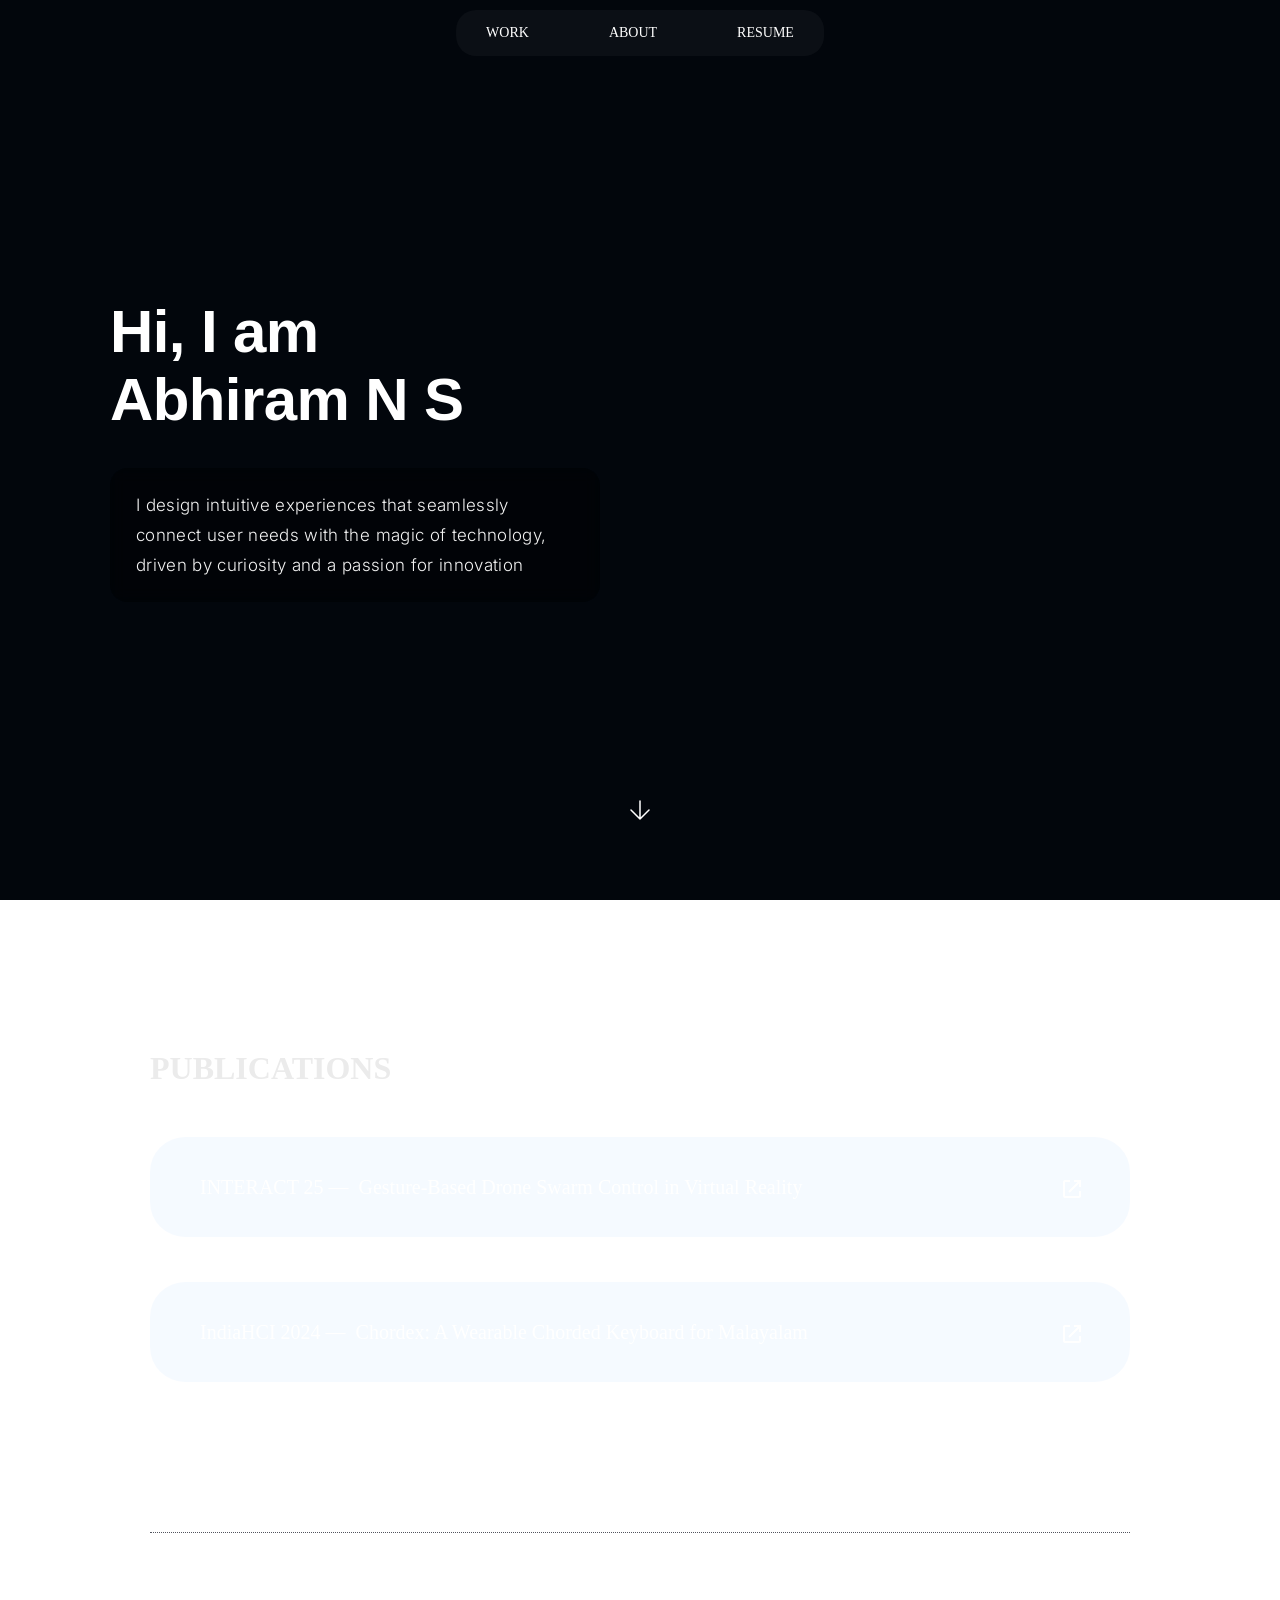
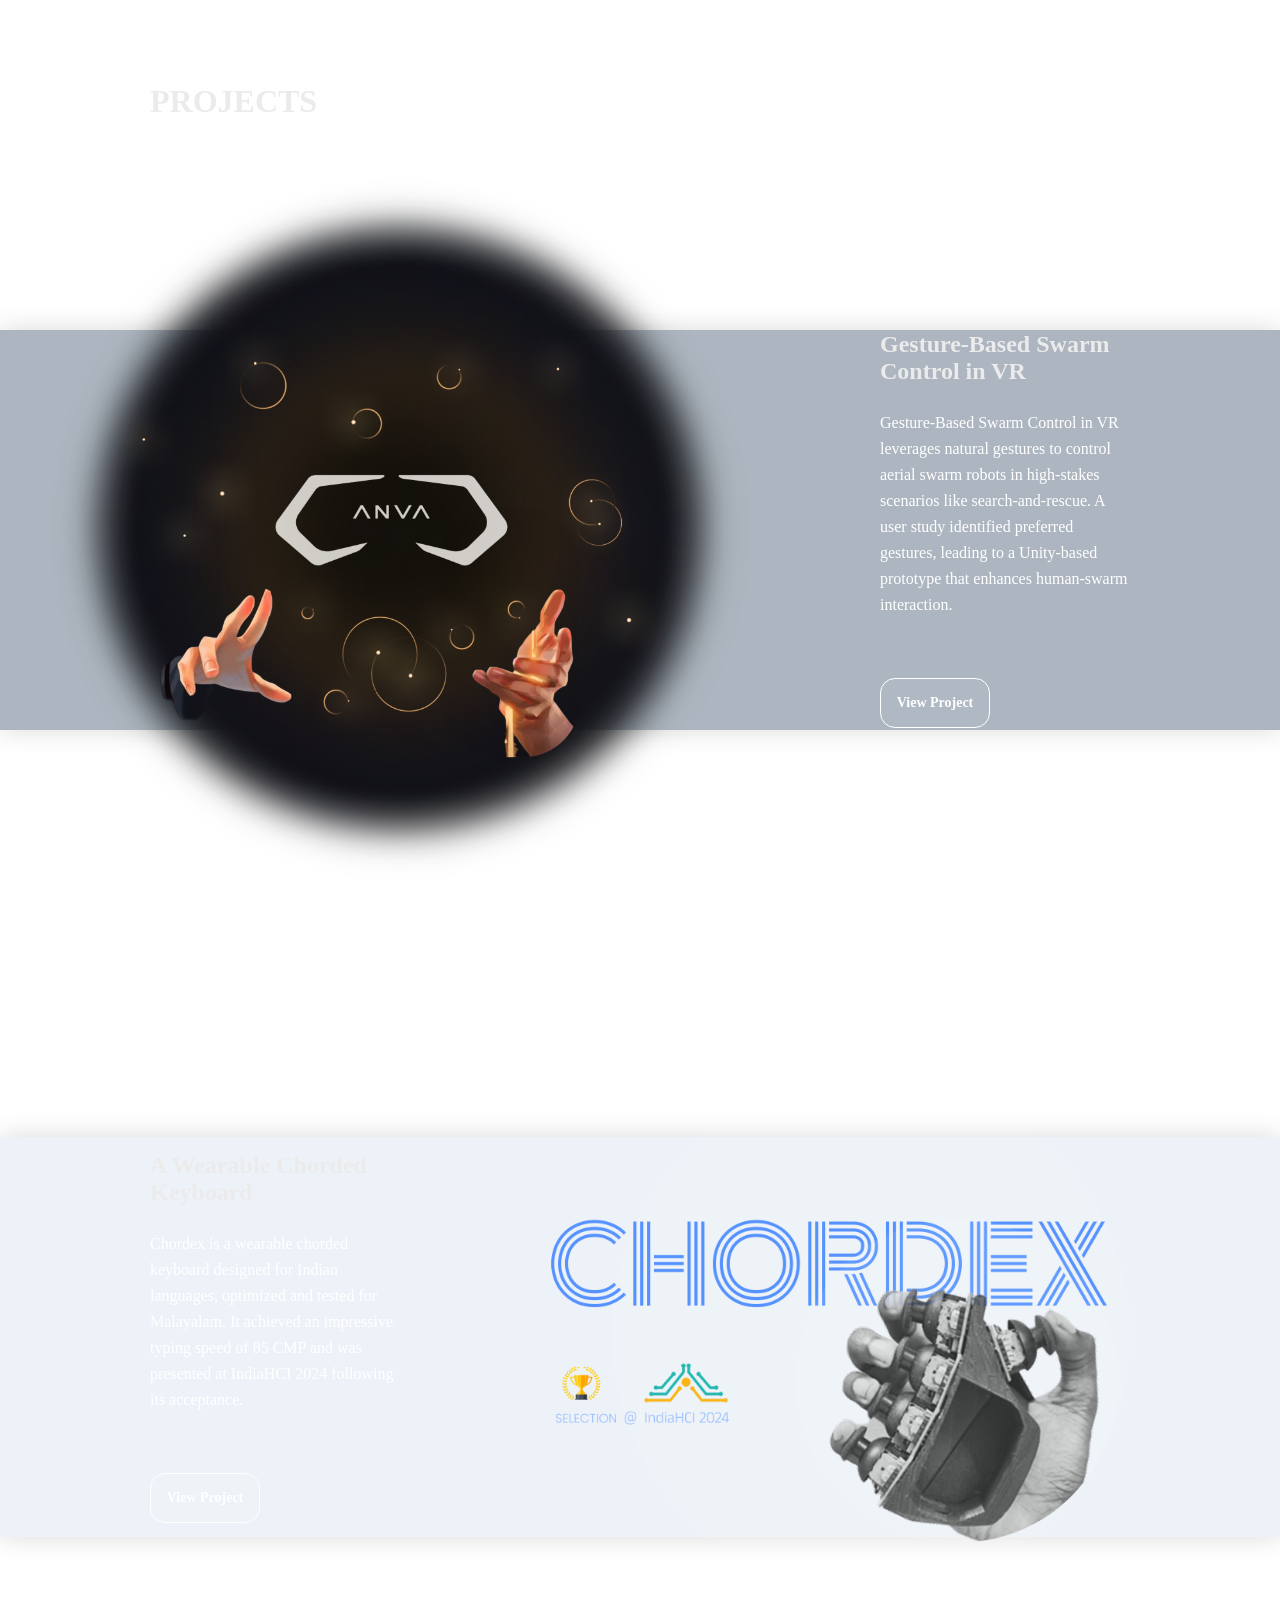
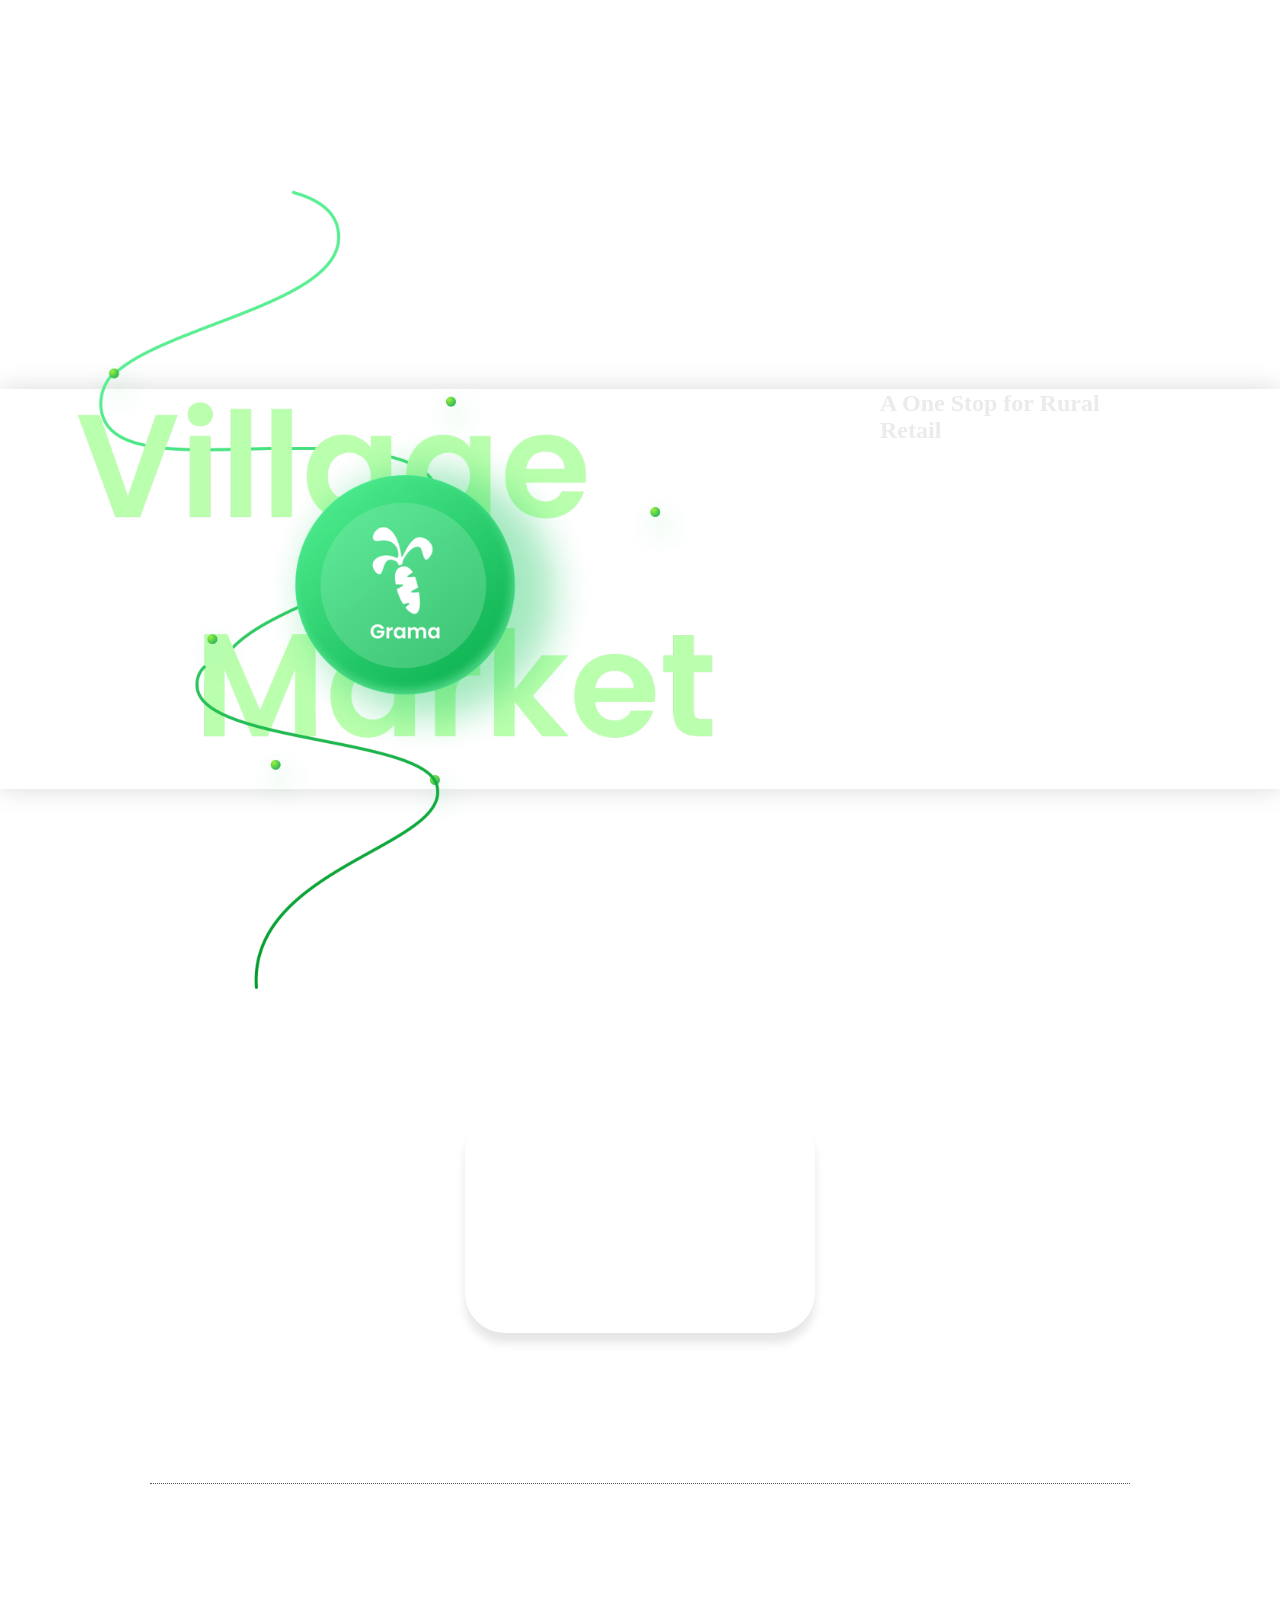
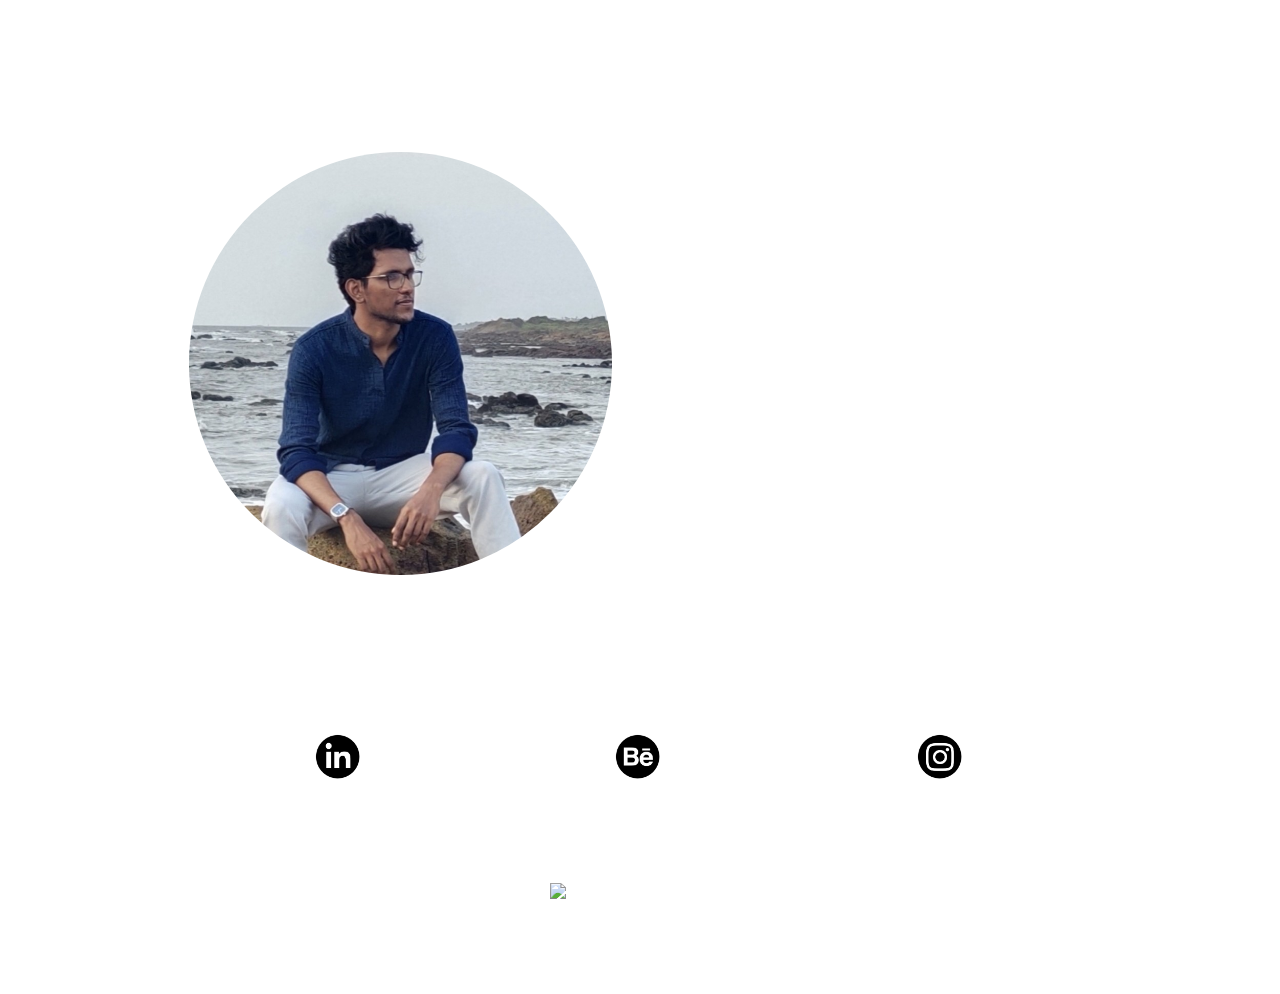
==== commit 7d6a1712: "Update index.html" ====
--- a/index.html
+++ b/index.html
@@ -205,8 +205,8 @@
 
   </main>
 
-  <!-- Keep your animation script if used -->
-  <script src="interactive-bg.js"></script>
+ 
+  
 
   <!-- Navbar show/hide & scroll helpers -->
   <script>
--- a/styles.css
+++ b/styles.css
@@ -4,28 +4,11 @@
     box-sizing: border-box;
 }
 
-/* Animation Container Fix */
-.animation-container {Inter
-    position: absolute;
-    top: 0;
-    left: 0;
-    width: 100%;
-    height: 100%;
-    pointer-events: none;
-    z-index: 0;
-}
-
-#animationSvg {
-    width: 100%;
-    height: 100%;
-}
-
-.shape {
-    fill: rgba(173, 216, 230, 0.6);
-    stroke: rgba(173, 216, 230, 0.8);
-    stroke-width: 1;
-    opacity: 0;
-}
+:root {
+    --font-heading: 'Space Grotesk', sans-serif;
+    --font-body: 'Inter', -apple-system, BlinkMacSystemFont, 'Segoe UI', sans-serif;
+}
+
 
 /* Navbar */
 .navbar {
@@ -58,7 +41,7 @@
     text-decoration: none;
     color: #FFFFFF;
     font-size: 14px;
-    font-family: 'Inter';
+    font-family: 'var(--font-heading)';
     font-weight: 400;
     transition: opacity 0.3s;
 }
@@ -76,8 +59,8 @@
     scroll-margin-top: 100px;
 }
 
-body {
-    font-family: 'Inter', -apple-system, BlinkMacSystemFont, 'Segoe UI', sans-serif;
+var(--font-body) {
+    font-family: 'var(--font-heading)', -apple-system, BlinkMacSystemFont, 'Segoe UI', sans-serif;
     font-weight: 400;
     background: linear-gradient(
         to bottom,
@@ -104,51 +87,69 @@
     height: 100vh;
     overflow: hidden;
     display: flex;
-    flex-direction: column;
-    justify-content: center;
     align-items: center;
-    text-align: center;
+    justify-content: flex-start;
+    background-color: #02060c;
 }
 
 .hero-section #bg {
     position: absolute;
     top: 0;
-    left: 0;
-    width: 100%;
+    right: 0;
+    width: 55%;
     height: 100%;
-    z-index: -1;
+    z-index: 0;
+    filter: blur(1.2px);
+}
+
+.hero-text-panel {
+    position: relative;
+    z-index: 2;
+    width: 50%;
+    padding-left: 110px;
+    padding-right: 40px;
 }
 
 .hero-heading-text {
-    display: block;
-    margin: 80px auto 0;
-    font-family: 'Inter', sans-serif;
-    font-weight: 600;
-    font-size: 48px;
+    font-family: var(--font-heading);
+    font-weight: 700;
+    font-size: 60px;
+    line-height: 1.12;
     letter-spacing: -0.01em;
-    line-height: 1.15;
-    z-index: 1;
+    color: #FFFFFF;
+    margin: 0;
+}
+
+.hero-description-panel {
+    display: inline-block;
+    margin-top: 35px;
+    padding: 22px 26px;
+    background-color: rgba(0, 0, 0, 0.4);
+    border-radius: 18px;
+    backdrop-filter: blur(8px);
 }
 
 .hero-description {
-    margin: 40px auto 0;
-    font-family: 'Inter';
+    font-family: var(--font-body);
     font-weight: 300;
-    font-size: 18px;
-    max-width: 710px;
-    text-align: center;
-    letter-spacing: 0.08em;
-    line-height: 36px;
-    z-index: 900;
+    font-size: 17px;
+    line-height: 30px;
+    max-width: 460px;
+    letter-spacing: 0.02em;
+    color: #F2F2F2;
+    text-align: left;
+    margin: 0;
 }
 
 .scroll-indicator {
-    position: relative;
+    position: absolute;
+    bottom: 60px;
+    left: 50%;
+    transform: translateX(-50%);
     width: 60px;
     height: 60px;
-    margin: 150px auto 0;
     cursor: pointer;
-    z-index: 1000;
+    z-index: 3;
     background: none;
     border: none;
 }
@@ -211,7 +212,7 @@
 }
 
 .section-title {
-    font-family: 'Inter';
+    font-family: 'var(--font-heading)';
     font-weight: 700;
     font-size: 32px;
     color: #EBEBEB;
@@ -337,14 +338,14 @@
 
 .project-title {
     color: #EBEBEB;
-    font-family: 'Inter';
+    font-family: 'var(--font-heading)';
     font-weight: 700;
     font-size: 24px;
 }
 
 .project-text {
     margin-top: 25px;
-    font-family: 'Inter';
+    font-family: 'var(--font-heading)';
     font-weight: 300;
     font-size: 16px;
     line-height: 26px;
@@ -363,7 +364,7 @@
     align-items: center;
     justify-content: center;
     text-decoration: none;
-    font-family: 'Inter';
+    font-family: 'var(--font-heading)';
     font-weight: 700;
     font-size: 14px;
     transition: transform 0.3s ease, box-shadow 0.3s ease;
@@ -396,7 +397,7 @@
 
 .more-works-title {
     margin-top: 72px;
-    font-family: 'Inter';
+    font-family: 'var(--font-heading)';
     font-weight: 400;
     font-size: 26px;
     color: #FFFFFF;
@@ -485,7 +486,7 @@
 }
 
 .hello-world {
-    font-family: 'Inter';
+    font-family: 'var(--font-heading)';
     font-weight: 400;
     font-size: 28px;
     margin-bottom: 50px;
@@ -493,7 +494,7 @@
 }
 
 .about-text {
-    font-family: 'Inter';
+    font-family: 'var(--font-heading)';
     font-weight: 300;
     font-size: 20px;
     line-height: 30px;
@@ -544,7 +545,7 @@
 .social-link span {
     font-size: 14px;
     font-weight: 300;
-    font-family: 'Inter';
+    font-family: 'var(--font-heading)';
     color: #FFFFFF;
 }
 
@@ -563,7 +564,7 @@
 }
 
 .copyright {
-    font-family: 'Inter';
+    font-family: 'var(--font-heading)';
     font-size: 16px;
     font-weight: 400;
     color: #FFFFFF;
@@ -765,6 +766,10 @@
     .navbar a {
         font-size: 12px;
     }
+
+    .hero-section { flex-direction: column; justify-content: center; text-align: center; }
+.hero-text-panel { width: 100%; padding: 0 25px; }
+.hero-section #bg { width: 100%; opacity: 0.5; }
     
     .hero-section {
         height: 100vh;
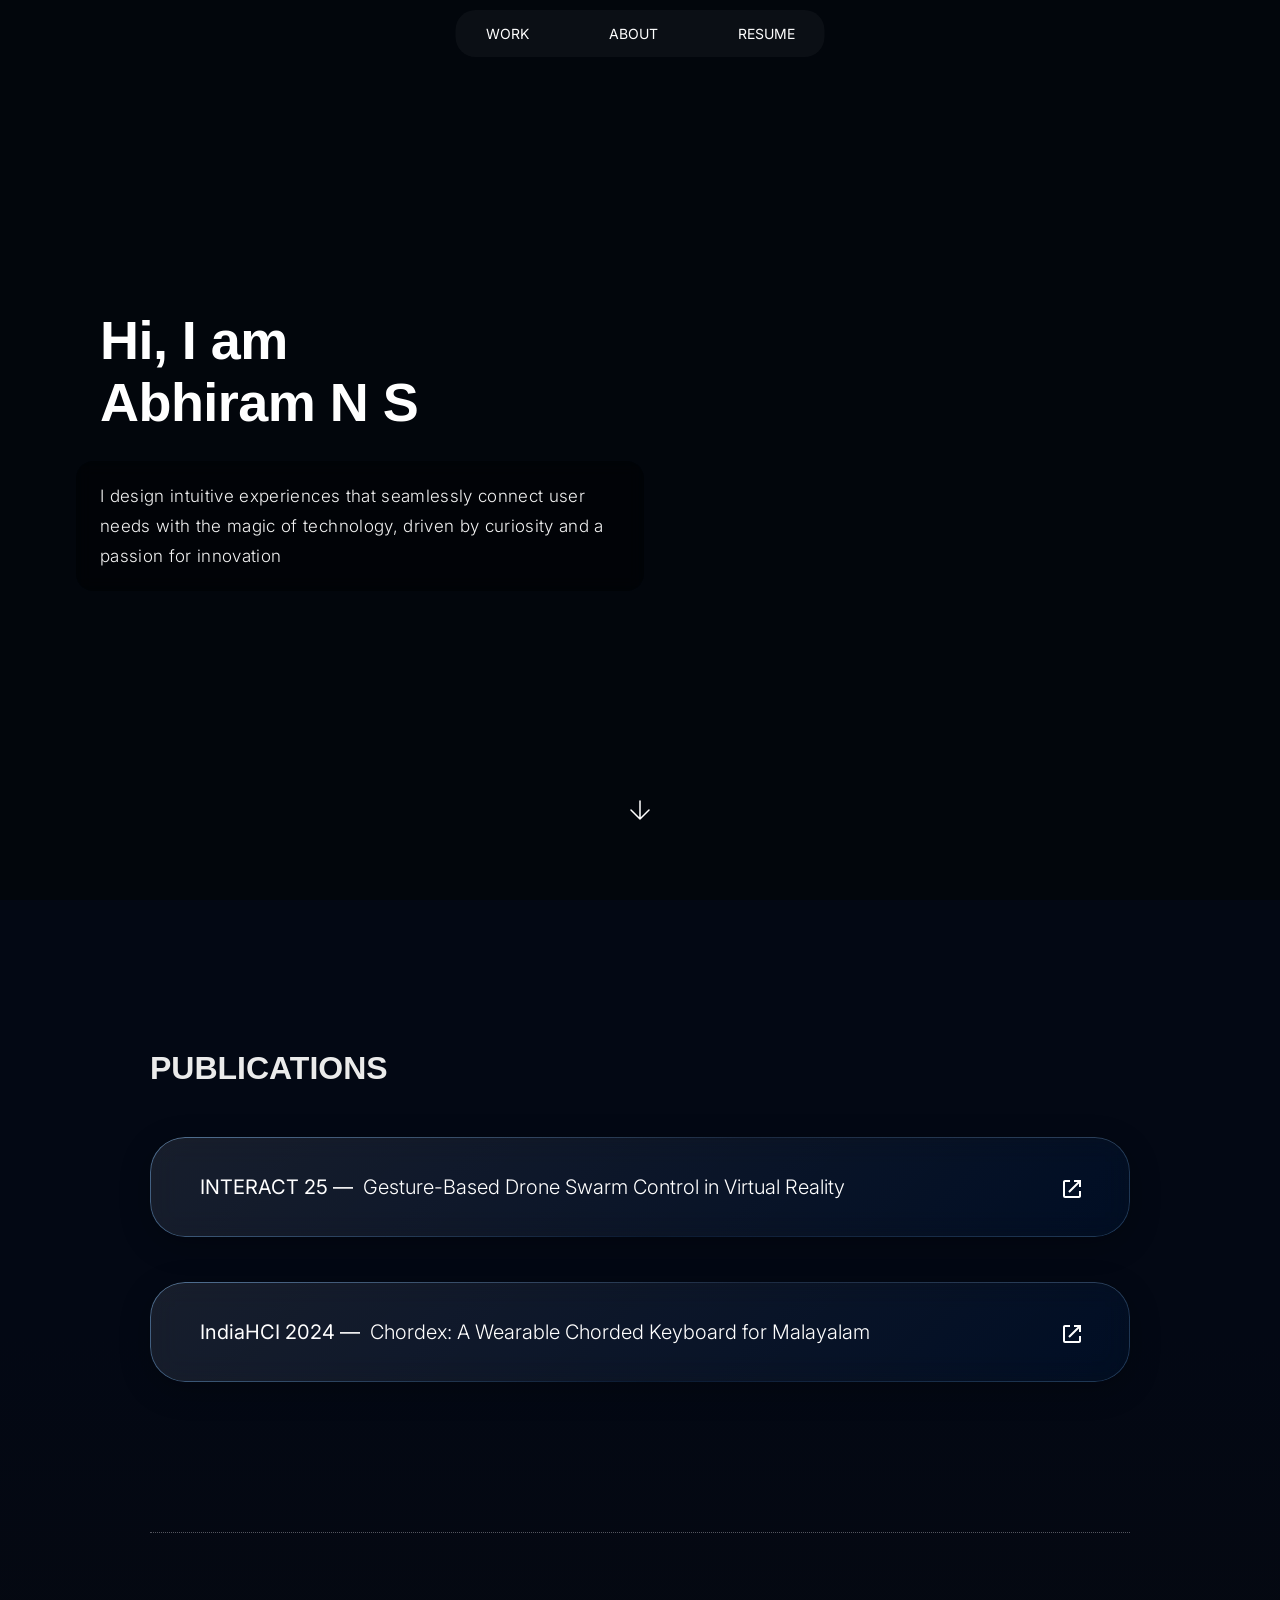
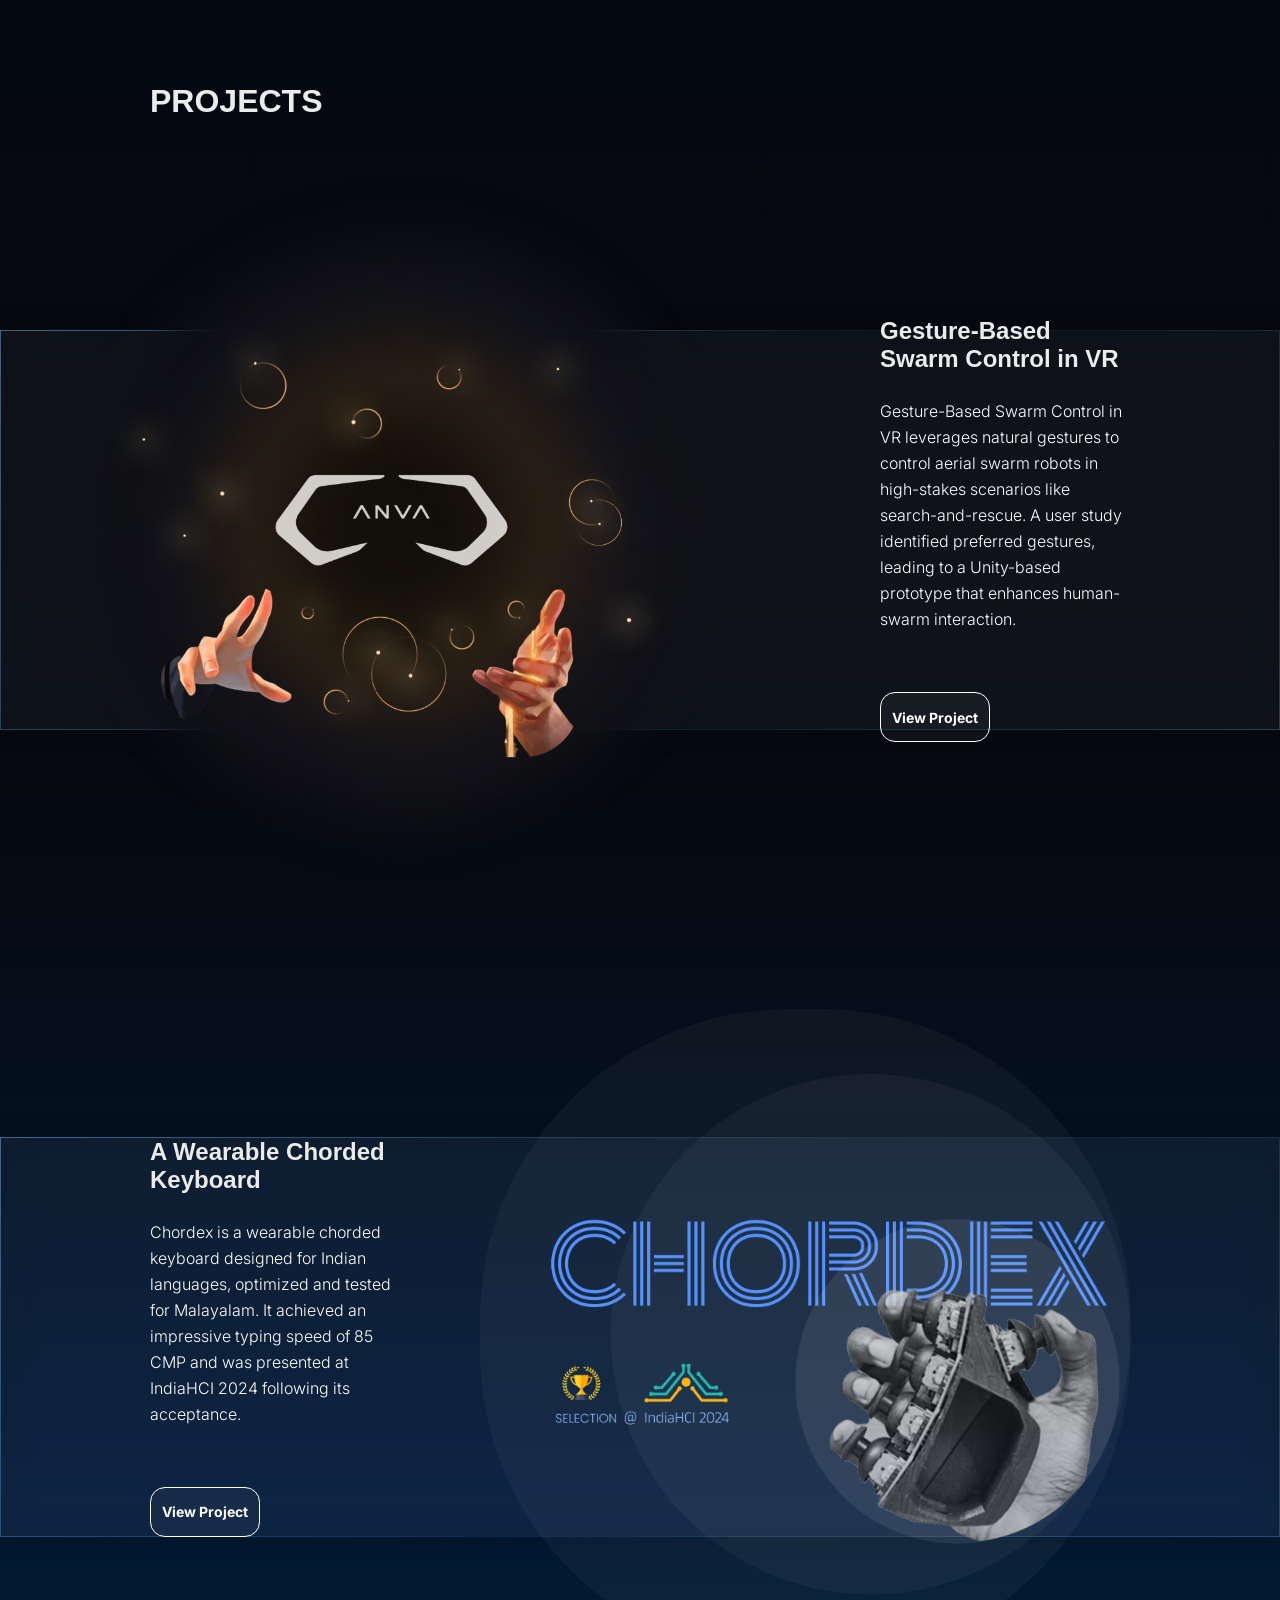
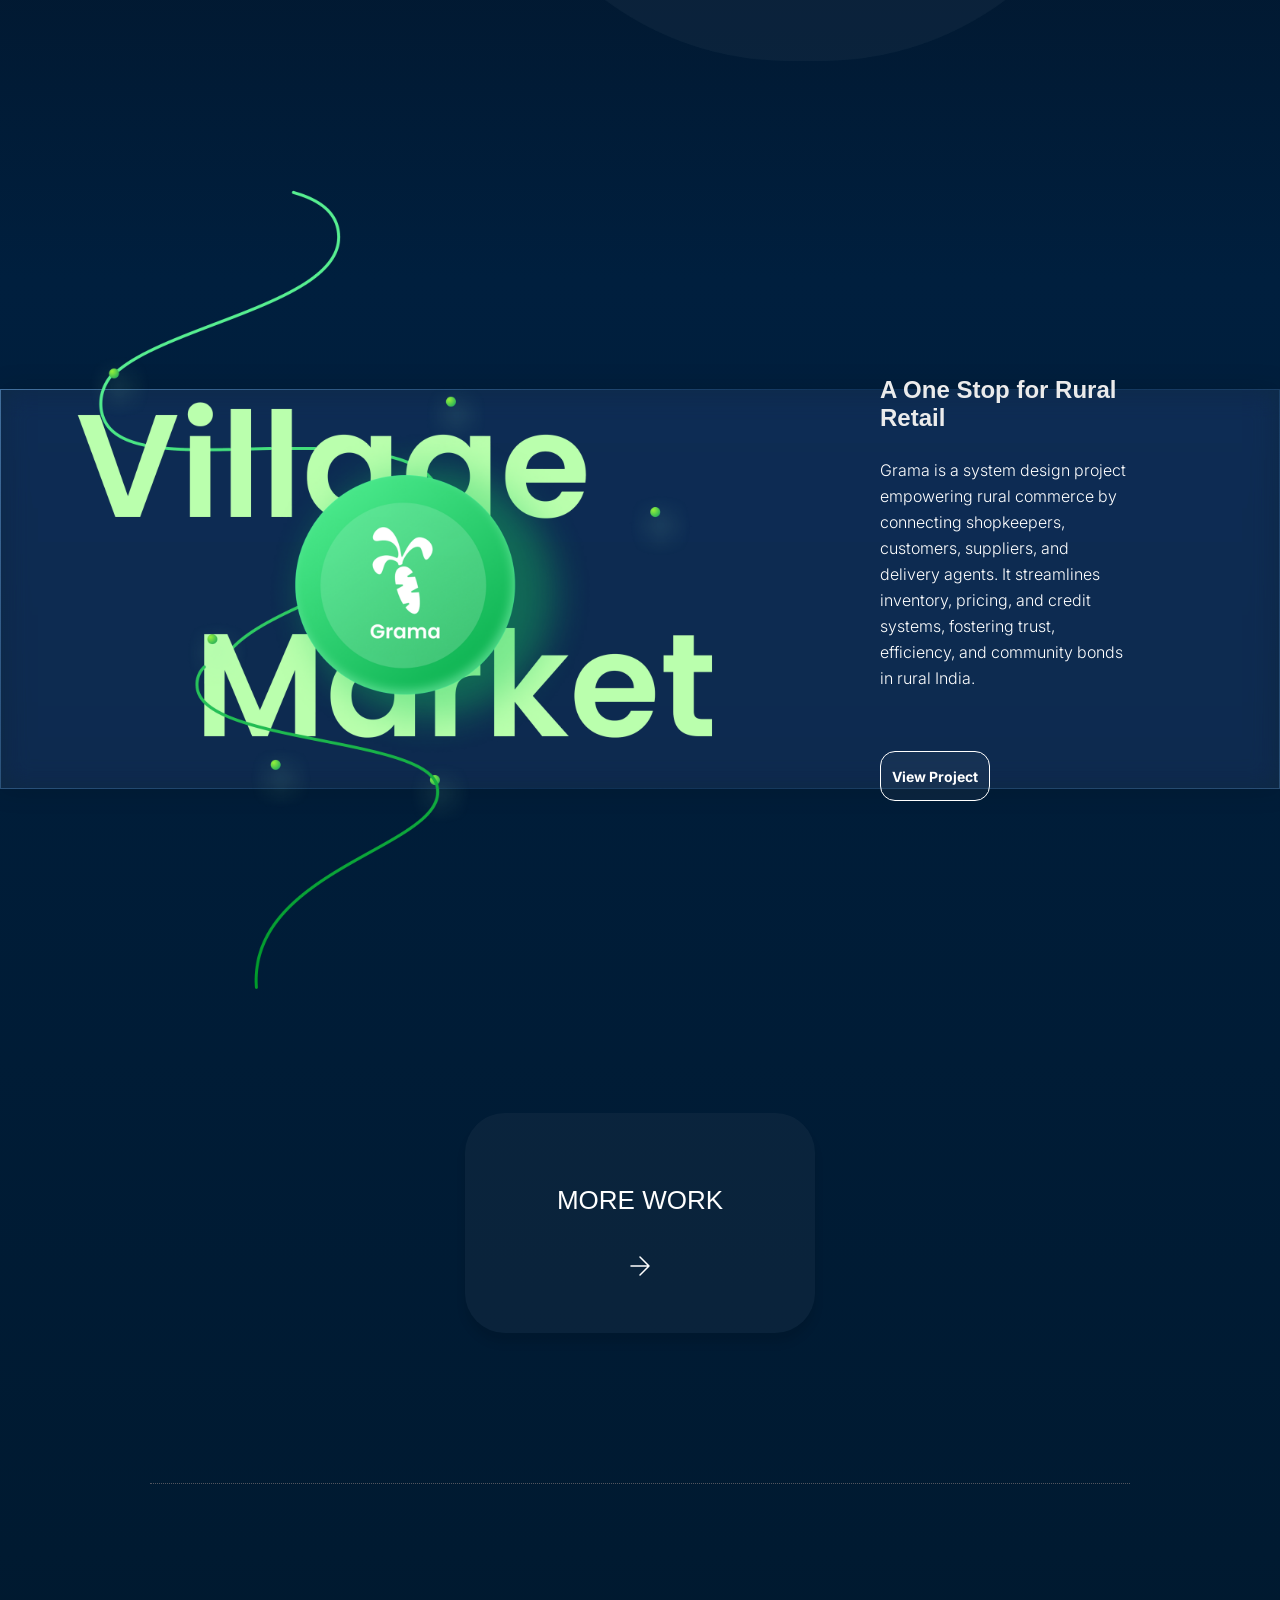
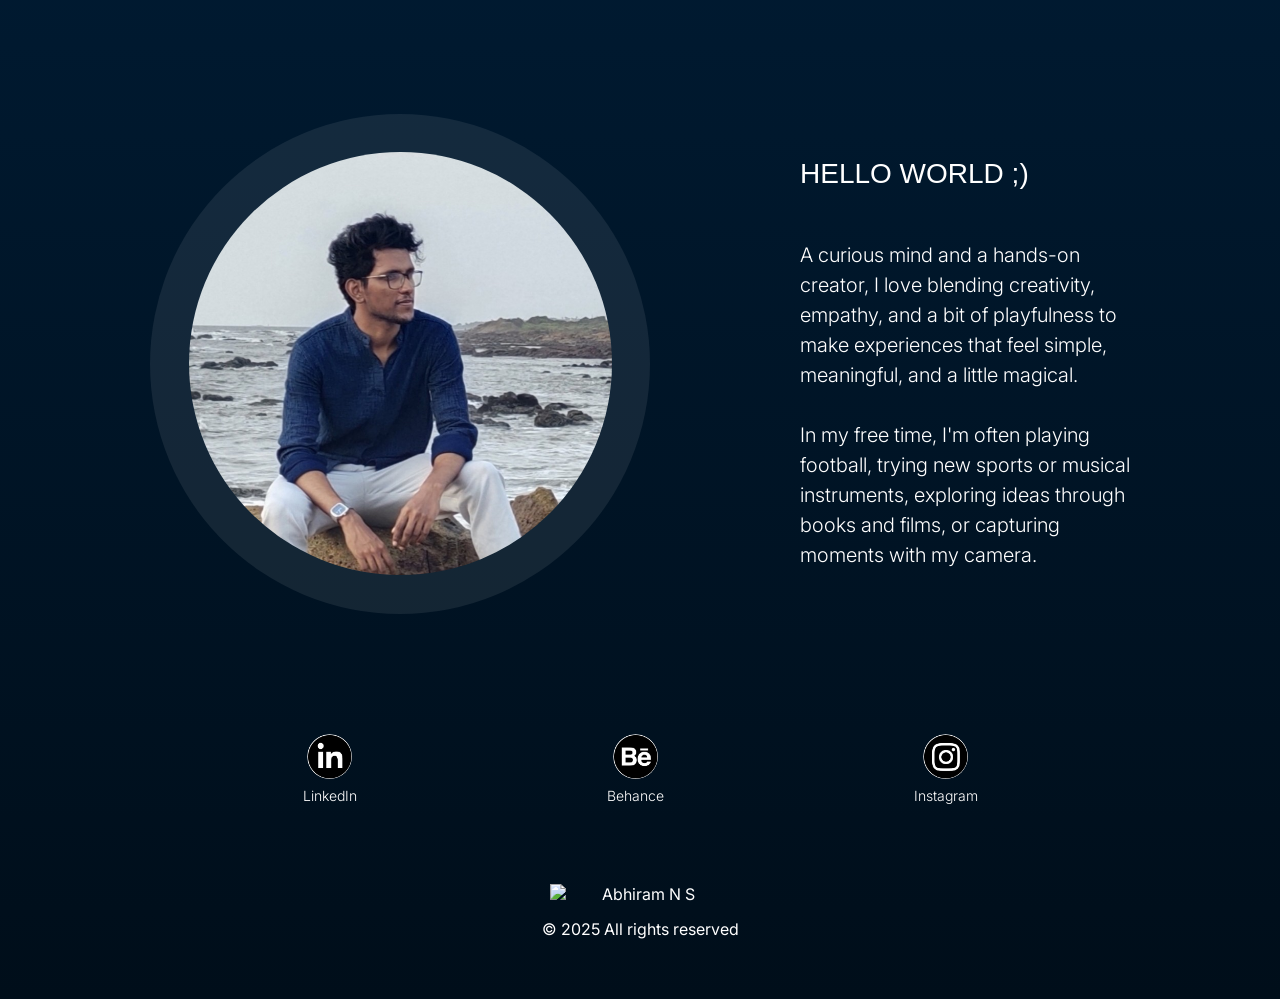
==== commit efc37241: "Update index.html" ====
--- a/index.html
+++ b/index.html
@@ -204,7 +204,7 @@
     </section>
 
   </main>
-
+</script>
  
   
 
--- a/styles.css
+++ b/styles.css
@@ -9,8 +9,6 @@
     --font-body: 'Inter', -apple-system, BlinkMacSystemFont, 'Segoe UI', sans-serif;
 }
 
-
-/* Navbar */
 .navbar {
     position: fixed;
     top: 10px;
@@ -24,52 +22,29 @@
     z-index: 1000;
     transition: transform 0.3s ease, background-color 0.3s ease, opacity 0.3s ease;
 }
-
-.navbar.nav-hidden {
-    transform: translateX(-50%) translateY(-120%);
-}
-
-.navbar.nav-top {
-    background-color: transparent;
-}
-
-.navbar:not(.nav-top) {
-    background-color: rgba(255, 255, 255, 0.04);
-}
-
+.navbar.nav-hidden { transform: translateX(-50%) translateY(-120%); }
+.navbar.nav-top { background-color: transparent; }
+.navbar:not(.nav-top) { background-color: rgba(255, 255, 255, 0.04); }
 .navbar a {
     text-decoration: none;
     color: #FFFFFF;
+    font-family: var(--font-body);
     font-size: 14px;
-    font-family: 'var(--font-heading)';
     font-weight: 400;
     transition: opacity 0.3s;
 }
-
-.navbar a:hover {
-    opacity: 0.7;
-}
-
-/* Base Styles */
-html {
-    scroll-behavior: smooth;
-}
-
-#publications, #projects, #about {
-    scroll-margin-top: 100px;
-}
-
-var(--font-body) {
-    font-family: 'var(--font-heading)', -apple-system, BlinkMacSystemFont, 'Segoe UI', sans-serif;
+.navbar a:hover { opacity: 0.7; }
+
+html { scroll-behavior: smooth; }
+#publications, #projects, #about { scroll-margin-top: 100px; }
+
+body {
+    font-family: var(--font-body);
     font-weight: 400;
     background: linear-gradient(
         to bottom,
-        #030814 23%,
-        #07090D 36%,
-        #060910 41%,
-        #001F3E 60%,
-        #001A31 82%,
-        #000E1A 100%
+        #030814 23%, #07090D 36%, #060910 41%,
+        #001F3E 60%, #001A31 82%, #000E1A 100%
     );
     color: #FFFFFF;
 }
@@ -81,7 +56,6 @@
     padding: 0;
 }
 
-/* Hero Section */
 .hero-section {
     position: relative;
     height: 100vh;
@@ -91,56 +65,50 @@
     justify-content: flex-start;
     background-color: #02060c;
 }
-
 .hero-section #bg {
     position: absolute;
     top: 0;
     right: 0;
-    width: 55%;
+    width: 60%;
     height: 100%;
     z-index: 0;
     filter: blur(1.2px);
 }
-
 .hero-text-panel {
     position: relative;
     z-index: 2;
-    width: 50%;
-    padding-left: 110px;
-    padding-right: 40px;
-}
-
+    width: 55%;
+    padding-left: 100px;
+    padding-right: 30px;
+}
 .hero-heading-text {
     font-family: var(--font-heading);
     font-weight: 700;
-    font-size: 60px;
-    line-height: 1.12;
+    font-size: 54px;
+    line-height: 1.15;
     letter-spacing: -0.01em;
     color: #FFFFFF;
-    margin: 0;
-}
-
+    margin: 0 0 28px 0;
+}
 .hero-description-panel {
     display: inline-block;
-    margin-top: 35px;
-    padding: 22px 26px;
+    padding: 20px 24px;
+    margin-left: -24px;
     background-color: rgba(0, 0, 0, 0.4);
     border-radius: 18px;
     backdrop-filter: blur(8px);
 }
-
 .hero-description {
     font-family: var(--font-body);
     font-weight: 300;
     font-size: 17px;
     line-height: 30px;
-    max-width: 460px;
+    max-width: 520px;
     letter-spacing: 0.02em;
     color: #F2F2F2;
     text-align: left;
     margin: 0;
 }
-
 .scroll-indicator {
     position: absolute;
     bottom: 60px;
@@ -153,7 +121,6 @@
     background: none;
     border: none;
 }
-
 .hover-circle {
     position: absolute;
     width: 60px;
@@ -167,12 +134,10 @@
     left: 50%;
     transform: translate(-50%, -50%);
 }
-
 .scroll-indicator:hover .hover-circle {
     opacity: 1;
     box-shadow: 0 0 15px rgba(0, 0, 0, 0.2);
 }
-
 .scroll-indicator .arrow-down {
     position: absolute;
     top: 50%;
@@ -184,19 +149,11 @@
     stroke-width: 2.5;
     fill: none;
 }
-
 @keyframes bounceDown {
-    0%, 100% {
-        transform: translate(-50%, -50%);
-    }
-    50% {
-        transform: translate(-50%, -25%);
-    }
-    75% {
-        transform: translate(-50%, -45%);
-    }
-}
-
+    0%, 100% { transform: translate(-50%, -50%); }
+    50% { transform: translate(-50%, -25%); }
+    75% { transform: translate(-50%, -45%); }
+}
 .scroll-indicator .arrow-down {
     animation: bounceDown 1s ease-in-out infinite;
 }
@@ -212,7 +169,7 @@
 }
 
 .section-title {
-    font-family: 'var(--font-heading)';
+    font-family: var(--font-heading);
     font-weight: 700;
     font-size: 32px;
     color: #EBEBEB;
@@ -223,7 +180,10 @@
 .pub-card {
     width: 100%;
     height: 100px;
-    background-color: rgba(0, 125, 255, 0.04);
+    
+    background: linear-gradient(135deg, rgba(0,125,255,0.12), rgba(0,125,255,0.05));
+    position: relative;
+    
     border-radius: 35px;
     display: flex;
     align-items: center;
@@ -237,6 +197,24 @@
 
 .pub-card:hover {
     box-shadow: 0px 0px 20px rgba(0, 0, 0, 0.15);
+}
+
+/* Gradient stroke (shared by pub cards and project cards) */
+.pub-card::before,
+.project-bg::before {
+    content: "";
+    position: absolute;
+    inset: 0;
+    border-radius: inherit;
+    padding: 1px; /* stroke thickness */
+    background: linear-gradient(135deg,
+        rgba(130,195,255,0.45),
+        rgba(0,125,255,0.06) 55%,
+        rgba(130,195,255,0.25));
+    -webkit-mask: linear-gradient(#fff 0 0) content-box, linear-gradient(#fff 0 0);
+    -webkit-mask-composite: xor;
+    mask-composite: exclude;
+    pointer-events: none;
 }
 
 .pub-title {
@@ -295,17 +273,9 @@
     box-shadow: 0px 0px 25px rgba(0, 0, 0, 0.15);
 }
 
-.project-row:nth-child(1) .project-bg {
-    background-color: rgba(0, 0, 0, 0.7);
-}
-
-.project-row:nth-child(2) .project-bg {
-    background-color: rgba(1, 29, 59, 0.32);
-}
-
-.project-row:nth-child(3) .project-bg {
-    background-color: rgba(0, 78, 159, 0.07);
-}
+.project-row:nth-of-type(1) .project-bg { background-color: rgba(0, 20, 45, 0.85); }
+.project-row:nth-of-type(2) .project-bg { background-color: rgba(10, 60, 115, 0.35); }
+.project-row:nth-of-type(3) .project-bg { background-color: rgba(20, 90, 170, 0.18); }
 
 .project-left .project-media {
     flex: 0 0 800px;
@@ -338,14 +308,14 @@
 
 .project-title {
     color: #EBEBEB;
-    font-family: 'var(--font-heading)';
+    font-family: var(--font-heading);
     font-weight: 700;
     font-size: 24px;
 }
 
 .project-text {
     margin-top: 25px;
-    font-family: 'var(--font-heading)';
+    font-family: var(--font-body);
     font-weight: 300;
     font-size: 16px;
     line-height: 26px;
@@ -364,7 +334,7 @@
     align-items: center;
     justify-content: center;
     text-decoration: none;
-    font-family: 'var(--font-heading)';
+    font-family: var(--font-body);
     font-weight: 700;
     font-size: 14px;
     transition: transform 0.3s ease, box-shadow 0.3s ease;
@@ -397,7 +367,7 @@
 
 .more-works-title {
     margin-top: 72px;
-    font-family: 'var(--font-heading)';
+    font-family: var(--font-heading);
     font-weight: 400;
     font-size: 26px;
     color: #FFFFFF;
@@ -486,7 +456,7 @@
 }
 
 .hello-world {
-    font-family: 'var(--font-heading)';
+    font-family: var(--font-heading);
     font-weight: 400;
     font-size: 28px;
     margin-bottom: 50px;
@@ -494,7 +464,7 @@
 }
 
 .about-text {
-    font-family: 'var(--font-heading)';
+    font-family: var(--font-body);
     font-weight: 300;
     font-size: 20px;
     line-height: 30px;
@@ -545,7 +515,7 @@
 .social-link span {
     font-size: 14px;
     font-weight: 300;
-    font-family: 'var(--font-heading)';
+    font-family: var(--font-body);
     color: #FFFFFF;
 }
 
@@ -564,13 +534,31 @@
 }
 
 .copyright {
-    font-family: 'var(--font-heading)';
+    font-family: var(--font-body);
     font-size: 16px;
     font-weight: 400;
     color: #FFFFFF;
     display: block;
     padding-bottom: 60px;
 }
+
+/* Glass effect */
+.pub-card,
+.project-bg {
+    -webkit-backdrop-filter: blur(14px) saturate(140%);
+    backdrop-filter: blur(14px) saturate(140%);
+}
+
+.pub-card {
+    background: linear-gradient(135deg, rgba(255,255,255,0.09), rgba(0,125,255,0.05));
+    box-shadow: 0 8px 30px rgba(0,0,0,0.25), inset 0 1px 0 rgba(255,255,255,0.08);
+}
+
+.project-row:nth-of-type(1) .project-bg { background-color: rgba(255,255,255,0.04); }
+.project-row:nth-of-type(2) .project-bg { background-color: rgba(255,255,255,0.05); }
+.project-row:nth-of-type(3) .project-bg { background-color: rgba(255,255,255,0.05); }
+
+
 
 /* ====================
    MOBILE RESPONSIVE STYLES
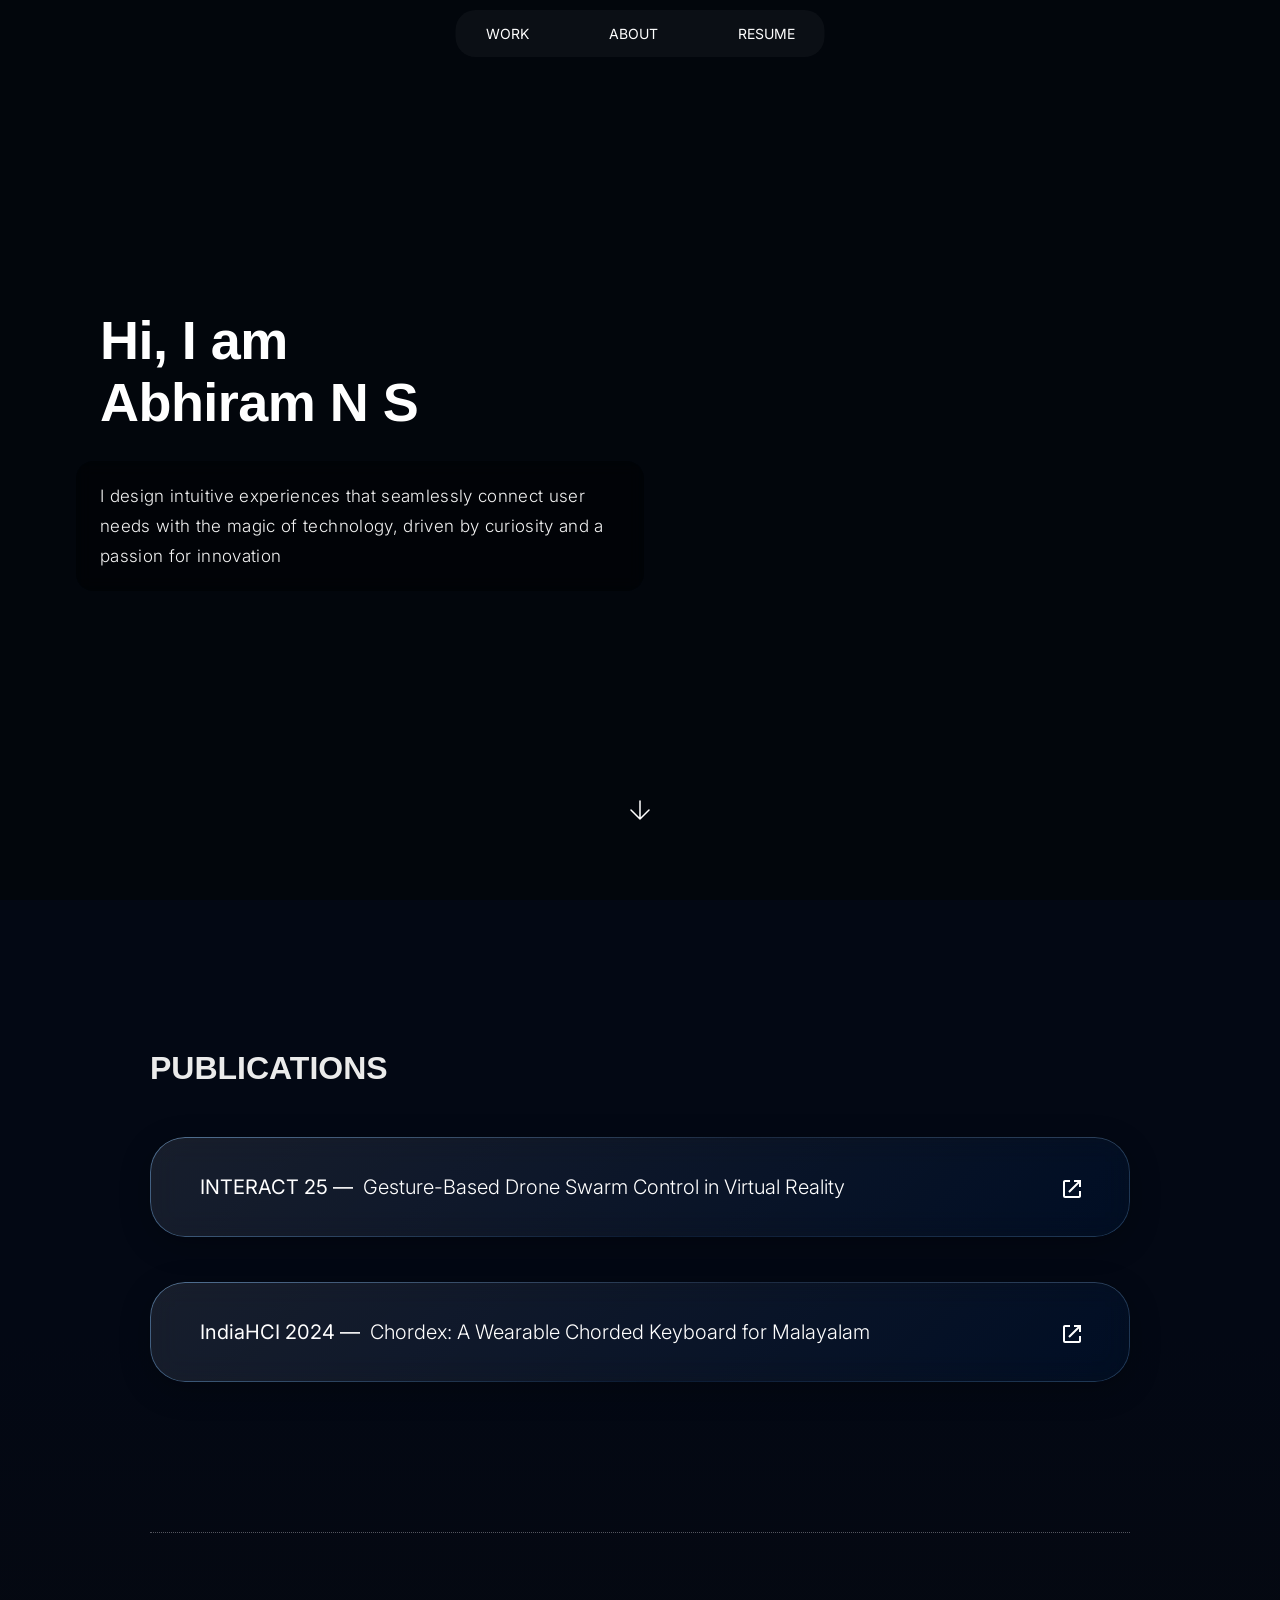
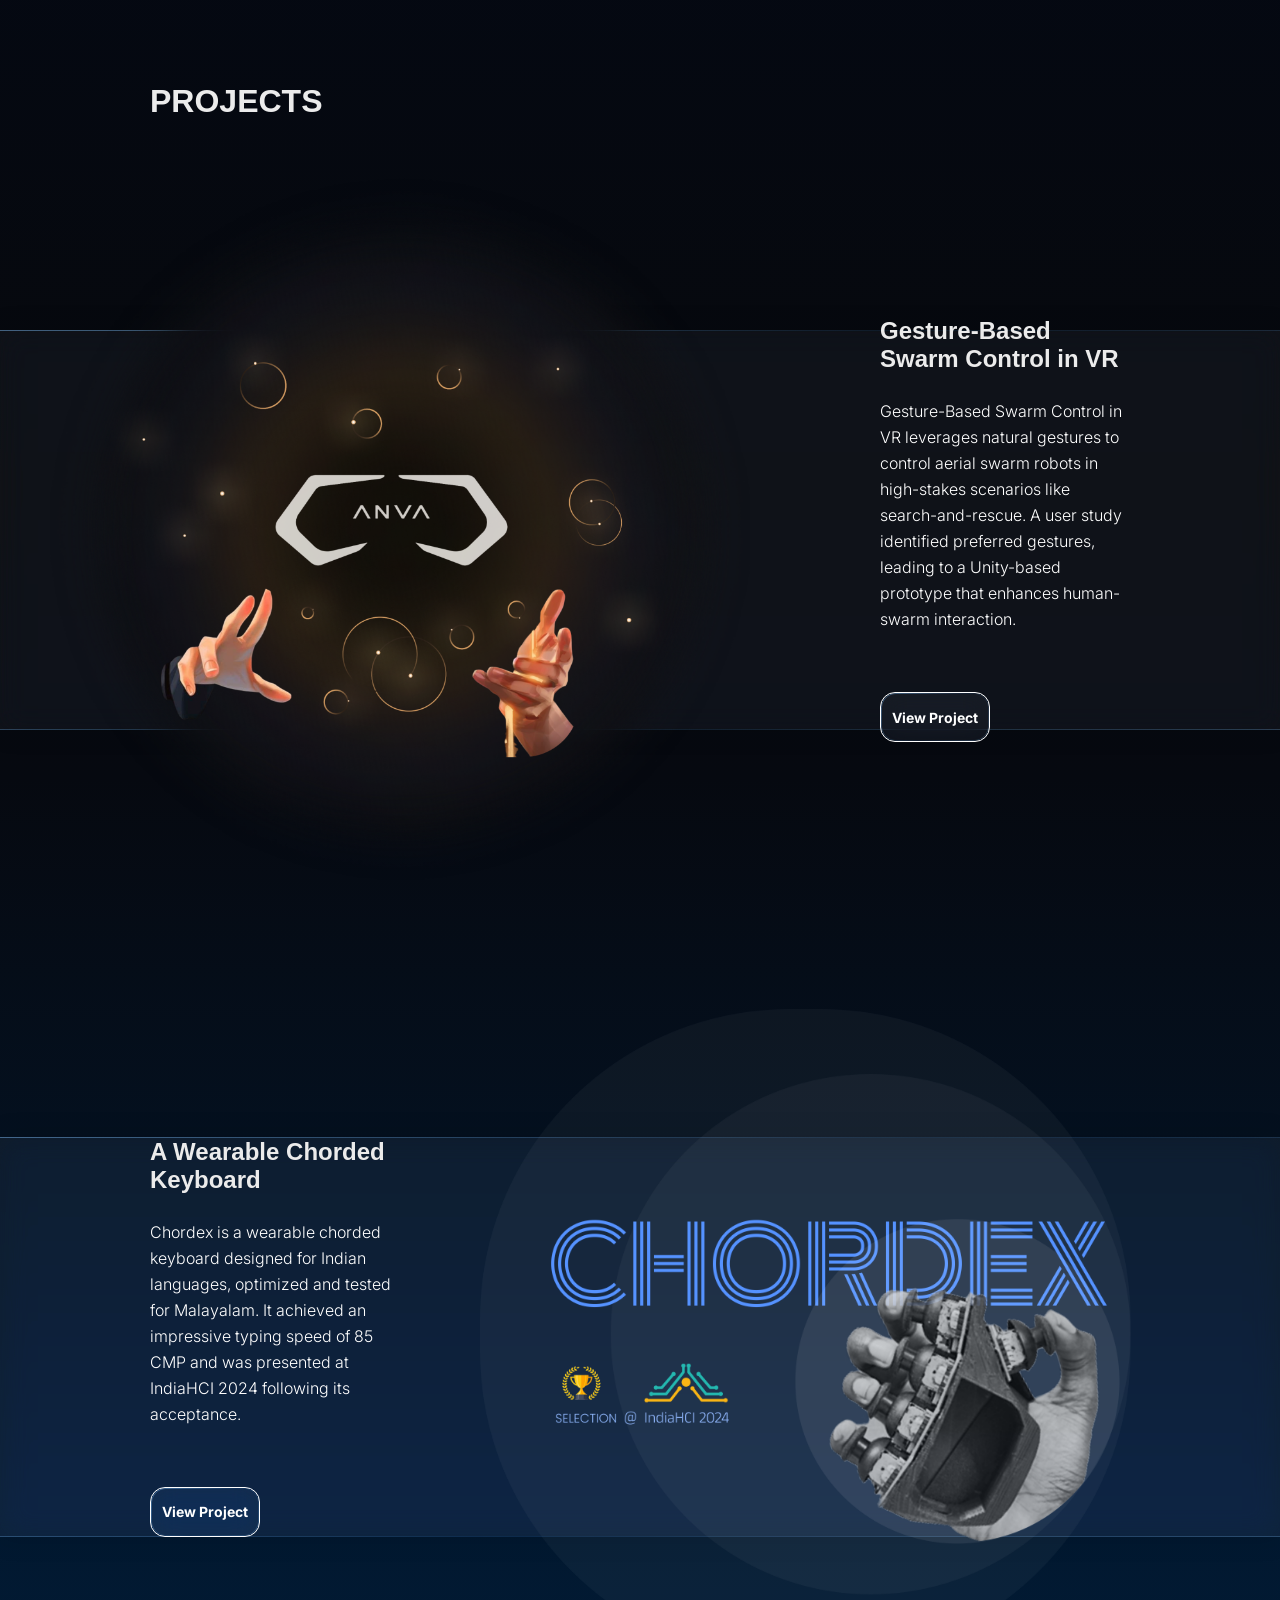
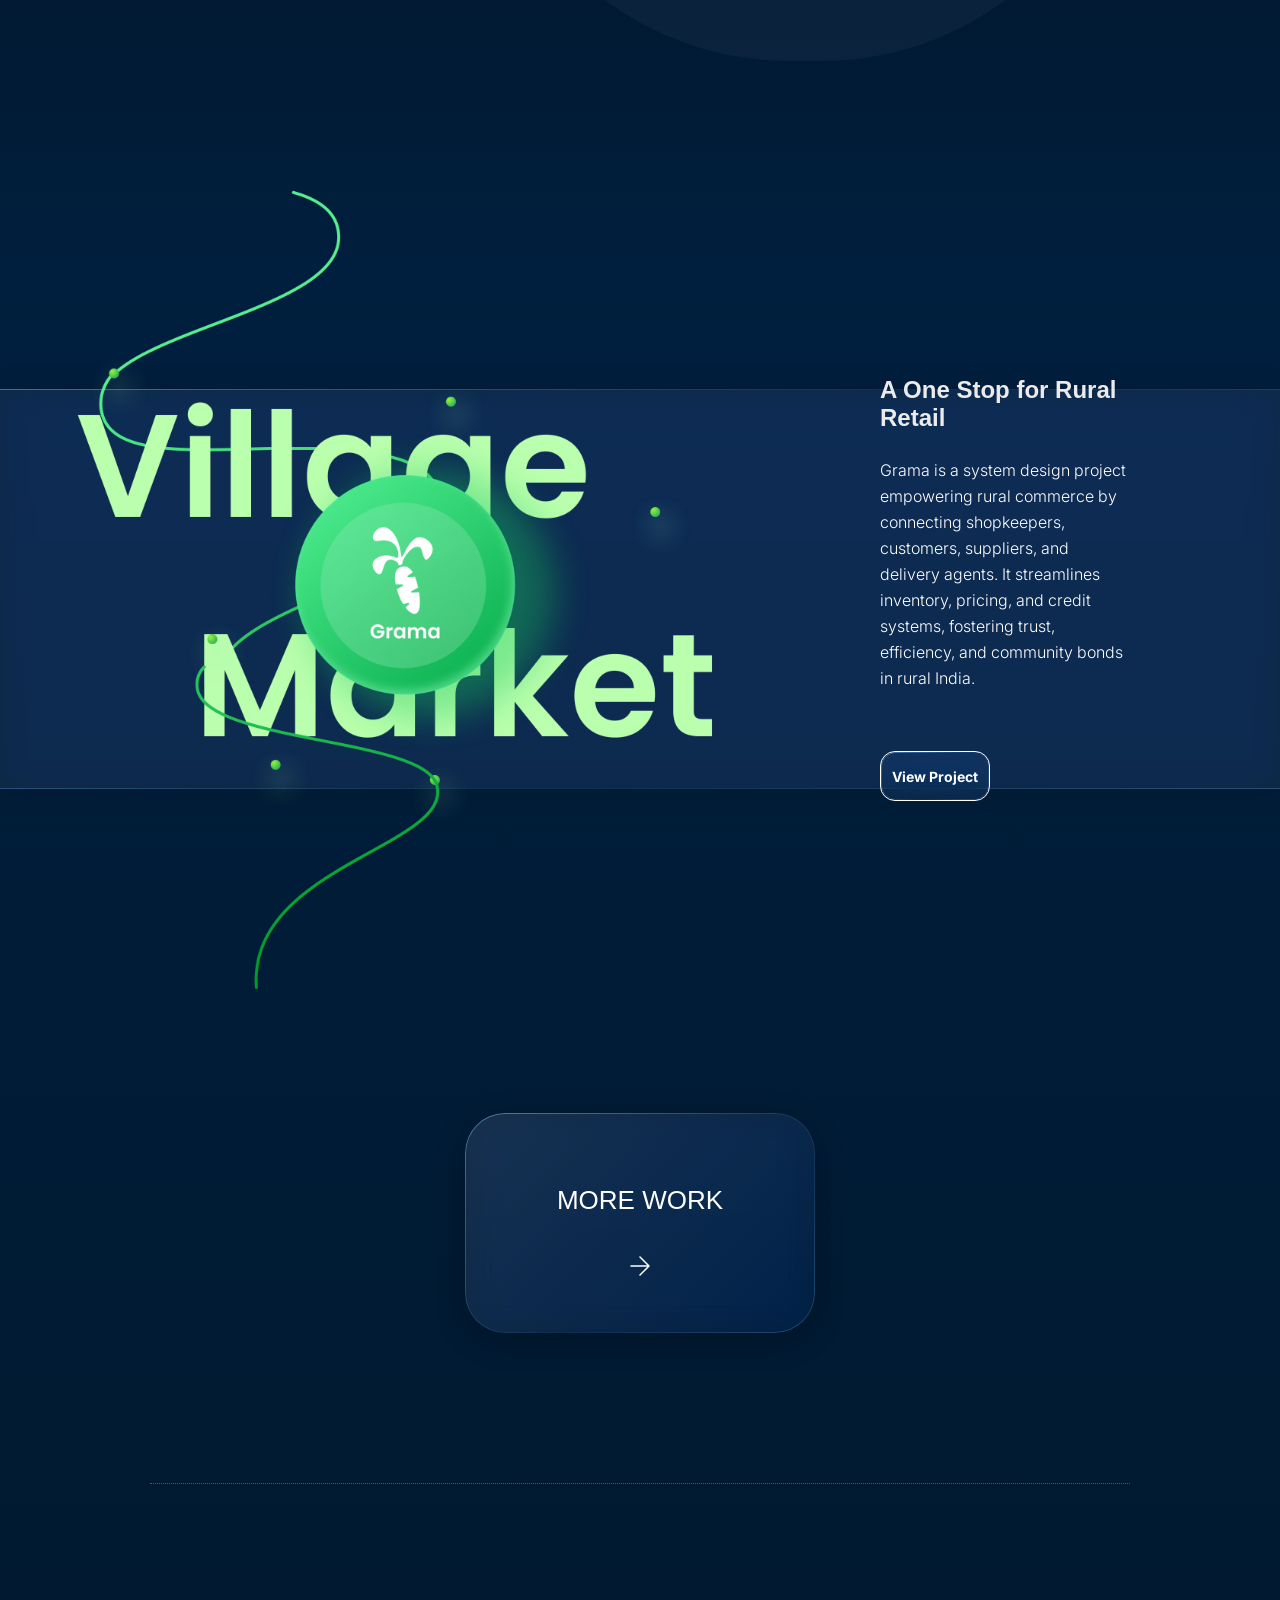
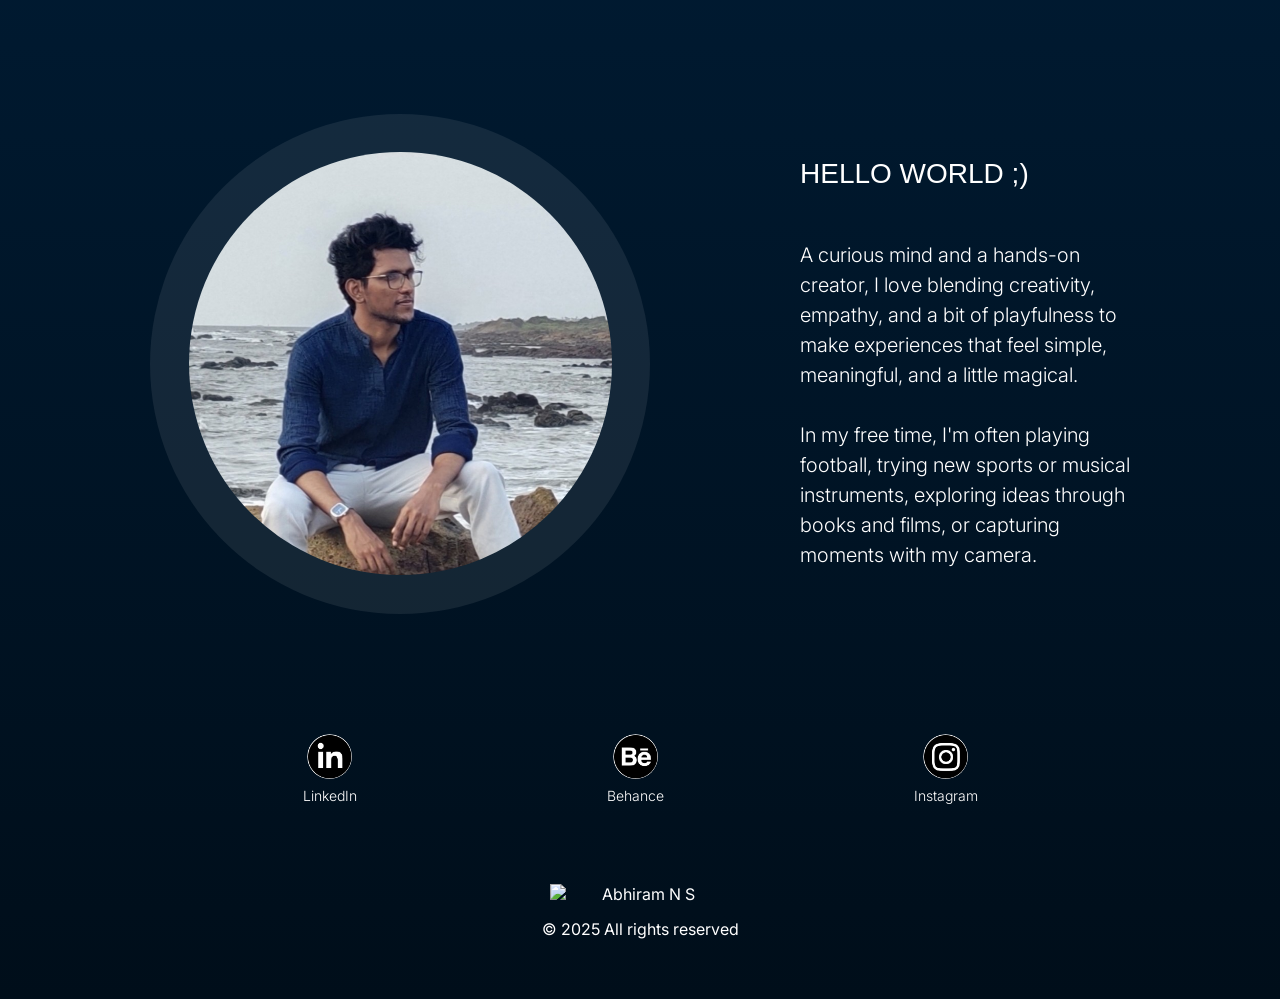
==== commit c0c881b1: "Update index.html" ====
--- a/index.html
+++ b/index.html
@@ -110,8 +110,7 @@
           <h3 class="project-title">Gesture-Based Swarm Control in VR</h3>
           <p class="project-text">
             Gesture-Based Swarm Control in VR leverages natural gestures to control aerial swarm robots in high-stakes scenarios like search-and-rescue. A user study identified preferred gestures, leading to a Unity-based prototype that enhances human-swarm interaction.
-          </p>
-          <a href="https://drive.google.com/file/d/1faJW_tohgzgXIy-0iKxuGavquxiDUy2W/view?usp=sharing" class="project-btn" target="_blank" rel="noopener">View Project</a>
+          </p><a href="gesture-swarm.html" class="project-btn">View Project</a>
         </div>
       </article>
 
--- a/styles.css
+++ b/styles.css
@@ -201,7 +201,9 @@
 
 /* Gradient stroke (shared by pub cards and project cards) */
 .pub-card::before,
-.project-bg::before {
+.project-bg::before,
+.more-works::before,
+.project-btn::before {
     content: "";
     position: absolute;
     inset: 0;
@@ -217,6 +219,10 @@
     pointer-events: none;
 }
 
+.project-bg::before {
+    padding: 1px 0;
+}
+
 .pub-title {
     font-size: 20px;
     font-weight: 300;
@@ -273,9 +279,9 @@
     box-shadow: 0px 0px 25px rgba(0, 0, 0, 0.15);
 }
 
-.project-row:nth-of-type(1) .project-bg { background-color: rgba(0, 20, 45, 0.85); }
-.project-row:nth-of-type(2) .project-bg { background-color: rgba(10, 60, 115, 0.35); }
-.project-row:nth-of-type(3) .project-bg { background-color: rgba(20, 90, 170, 0.18); }
+.project-row:nth-of-type(1) .project-bg { background-color: rgba(0, 0, 0, 0); }
+.project-row:nth-of-type(2) .project-bg { background-color: rgba(0, 0, 0, 0); }
+.project-row:nth-of-type(3) .project-bg { background-color: rgba(0, 0, 0, 0); }
 
 .project-left .project-media {
     flex: 0 0 800px;
@@ -558,7 +564,24 @@
 .project-row:nth-of-type(2) .project-bg { background-color: rgba(255,255,255,0.05); }
 .project-row:nth-of-type(3) .project-bg { background-color: rgba(255,255,255,0.05); }
 
-
+.more-works,
+.project-btn {
+    -webkit-backdrop-filter: blur(14px) saturate(140%);
+    backdrop-filter: blur(14px) saturate(140%);
+}
+
+.more-works {
+    background: linear-gradient(135deg, rgba(255,255,255,0.09), rgba(0,125,255,0.05));
+    box-shadow: 0 8px 30px rgba(0,0,0,0.25), inset 0 1px 0 rgba(255,255,255,0.08);
+}
+
+/*
+.project-btn {
+    position: relative;     
+    border: none;            
+    background: linear-gradient(135deg, rgba(255,255,255,0.12), rgba(0,125,255,0.08));
+    box-shadow: 0 4px 16px rgba(0,0,0,0.2), inset 0 1px 0 rgba(255,255,255,0.1);
+} */
 
 /* ====================
    MOBILE RESPONSIVE STYLES
@@ -635,6 +658,11 @@
         gap: 15px;
         position: relative; /* Added to anchor absolute icon */
     }
+
+.project-bg::before {
+    padding: 1px;
+}
+    
     .pub-title {
         font-size: 16px;
         text-align: left;
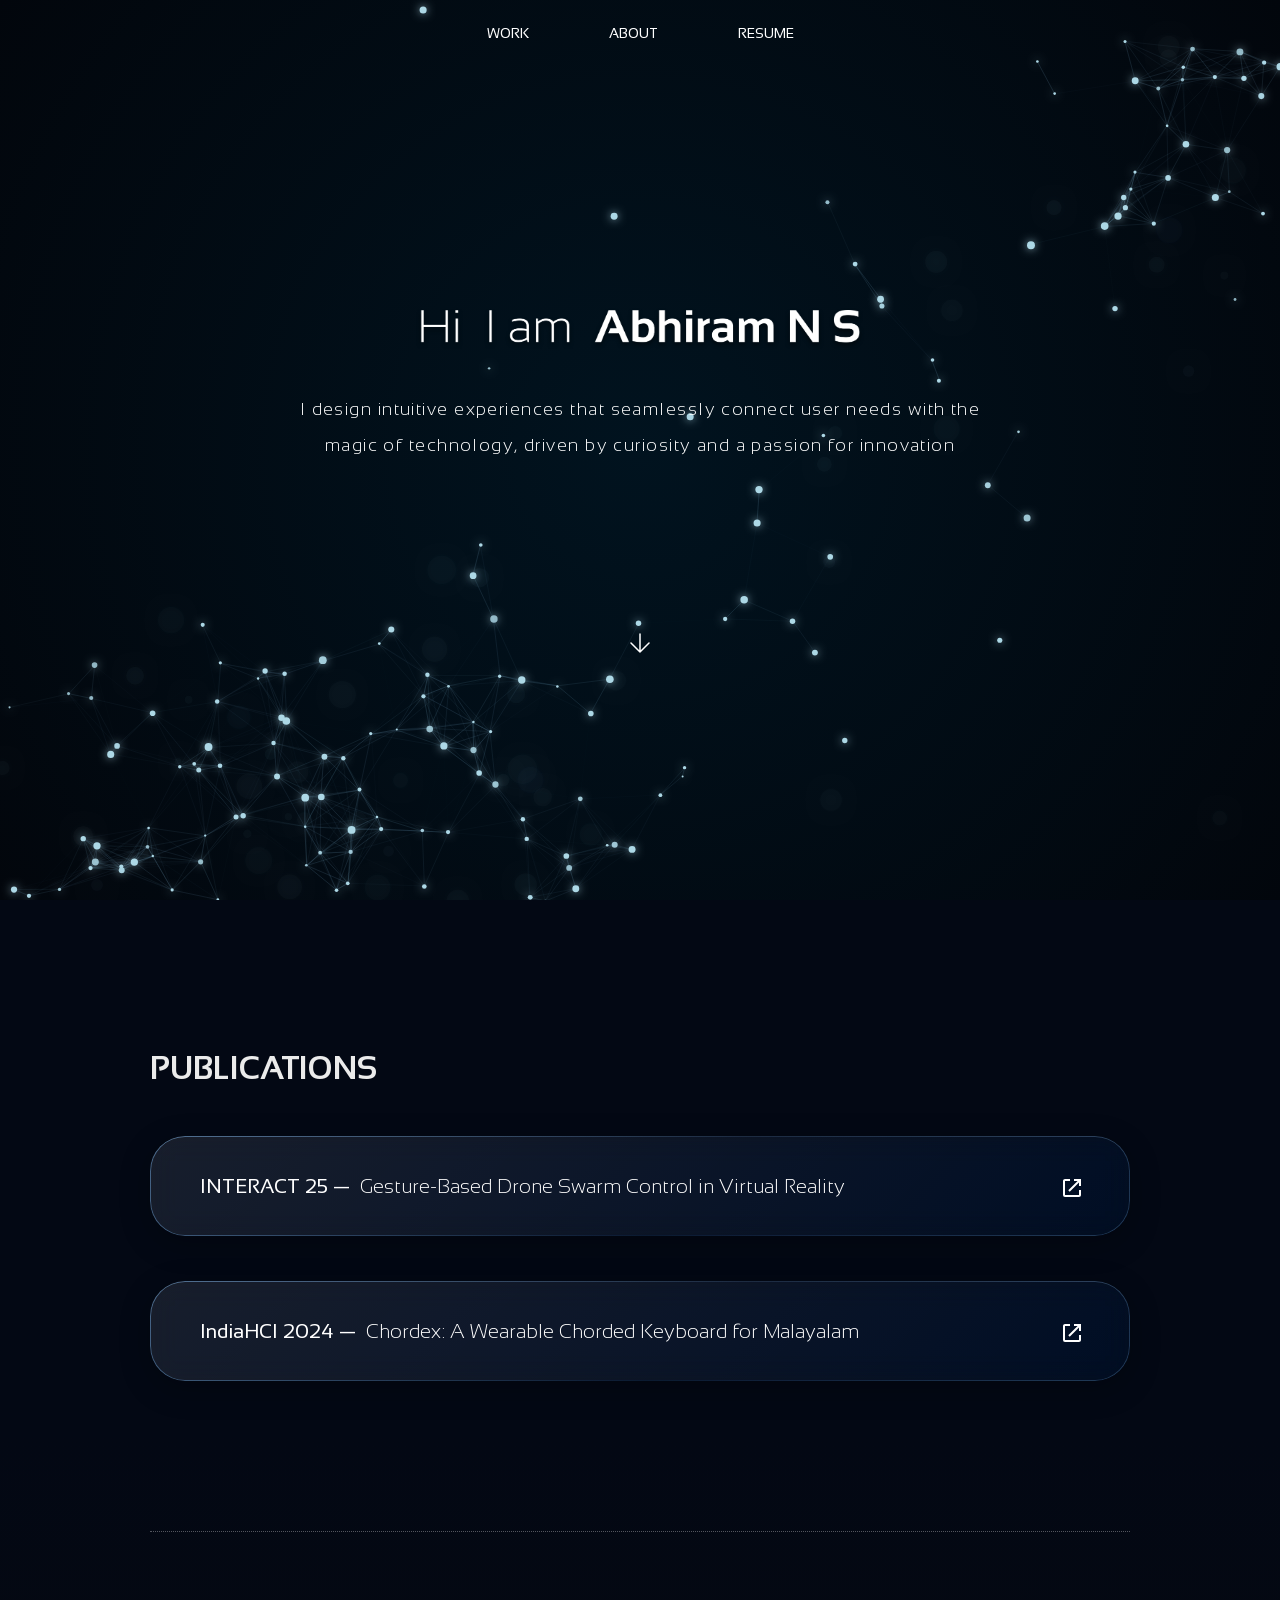
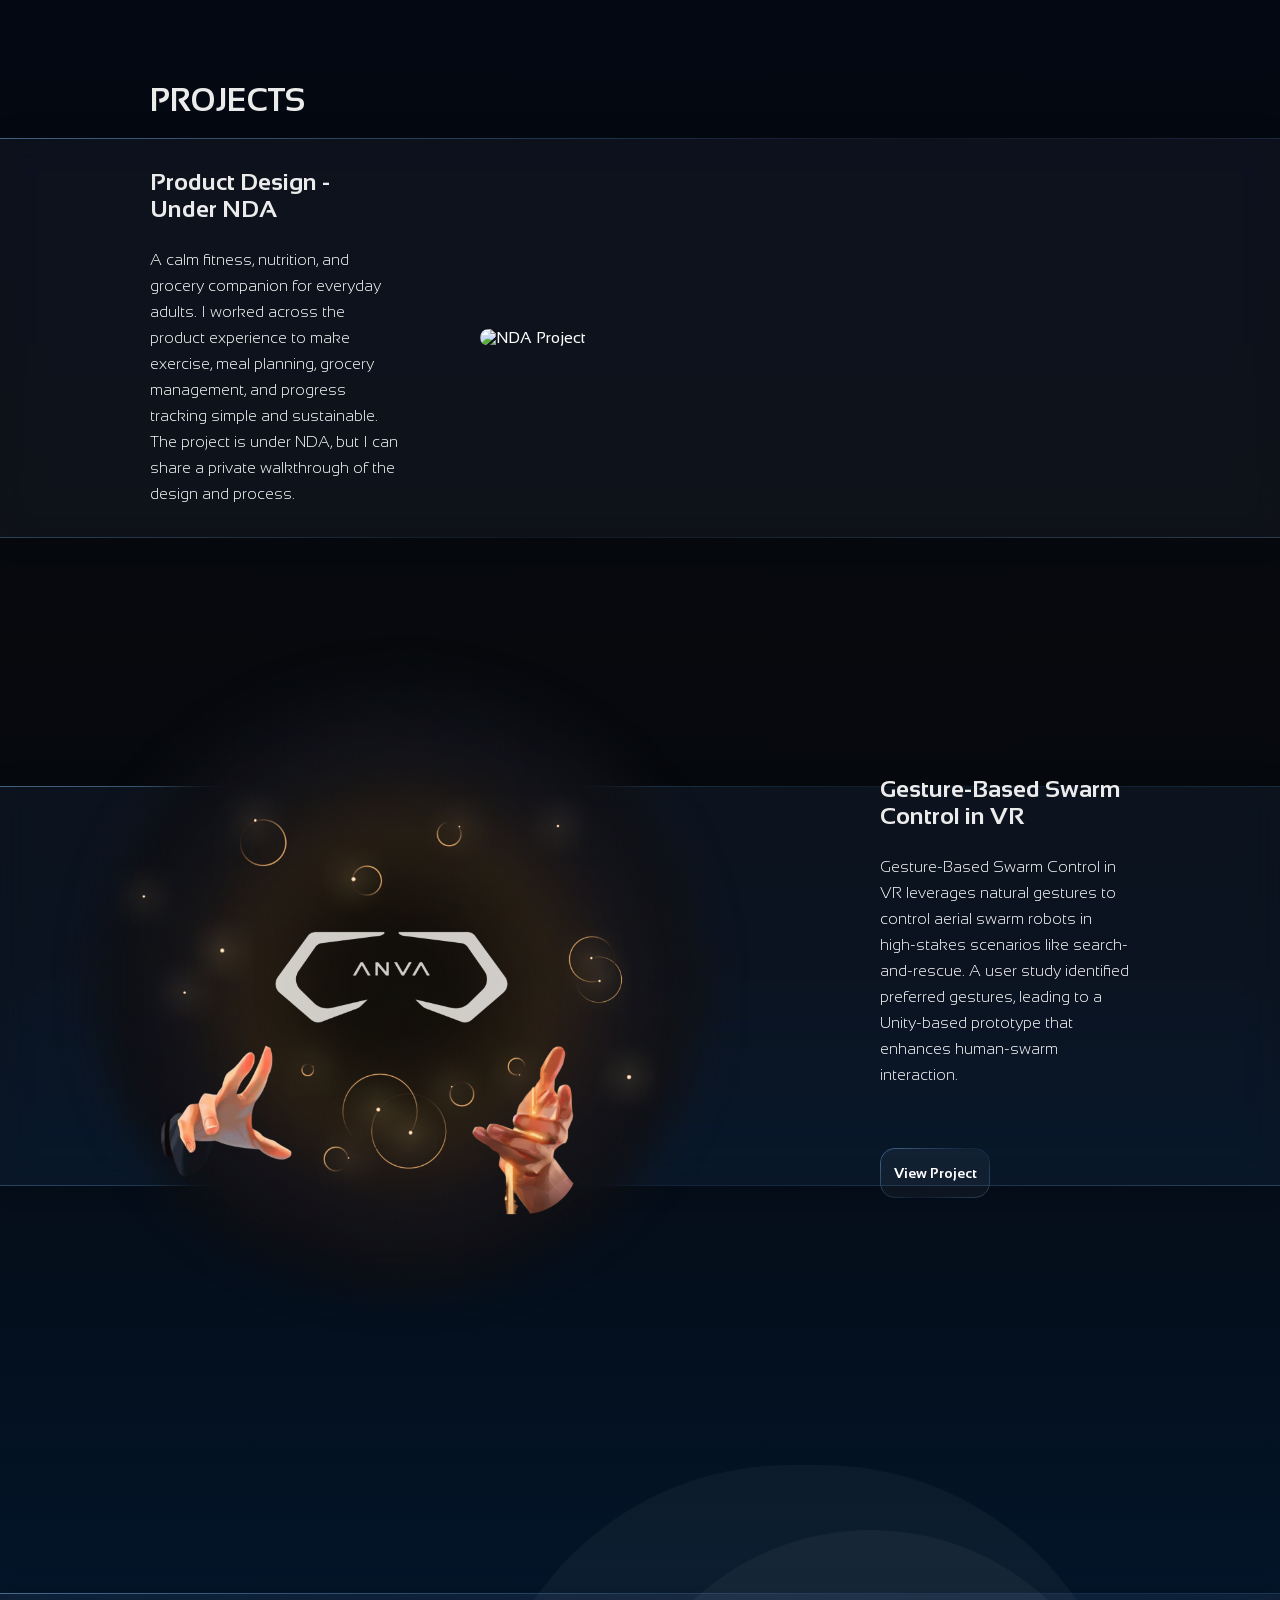
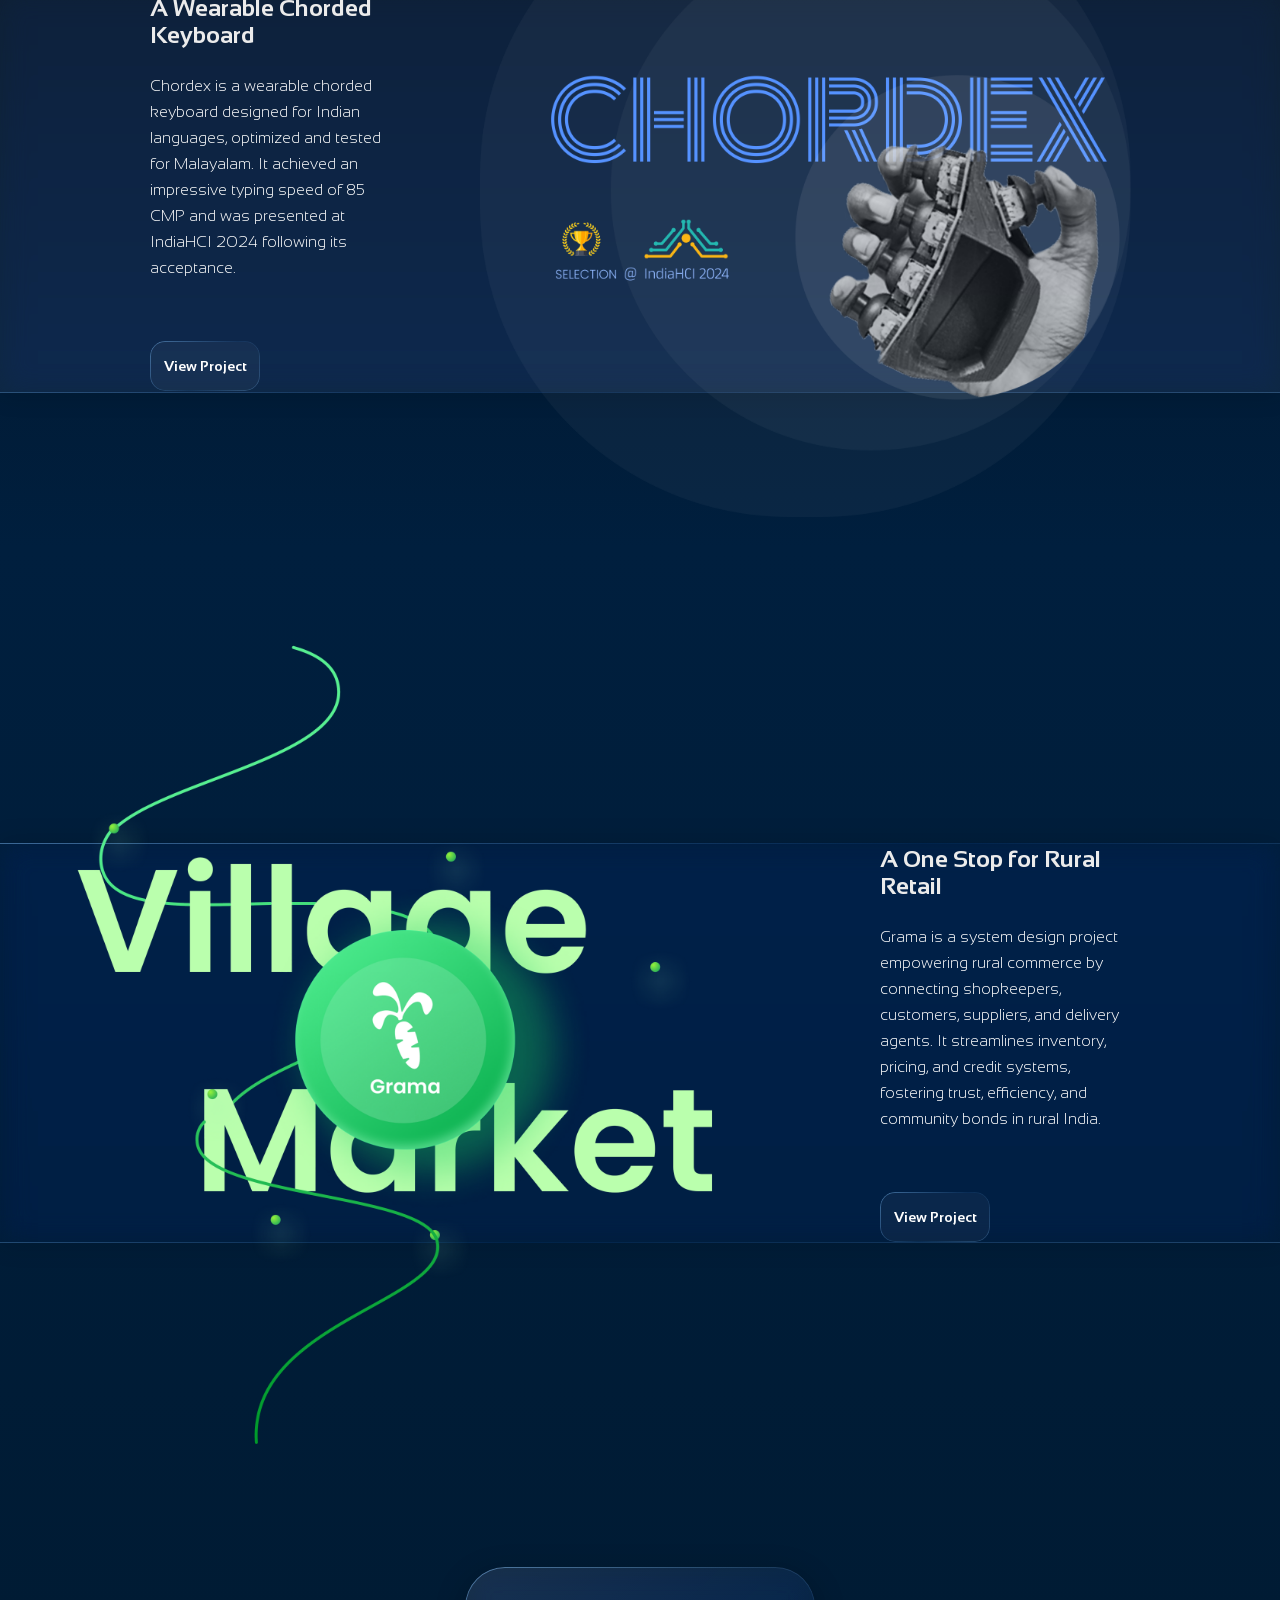
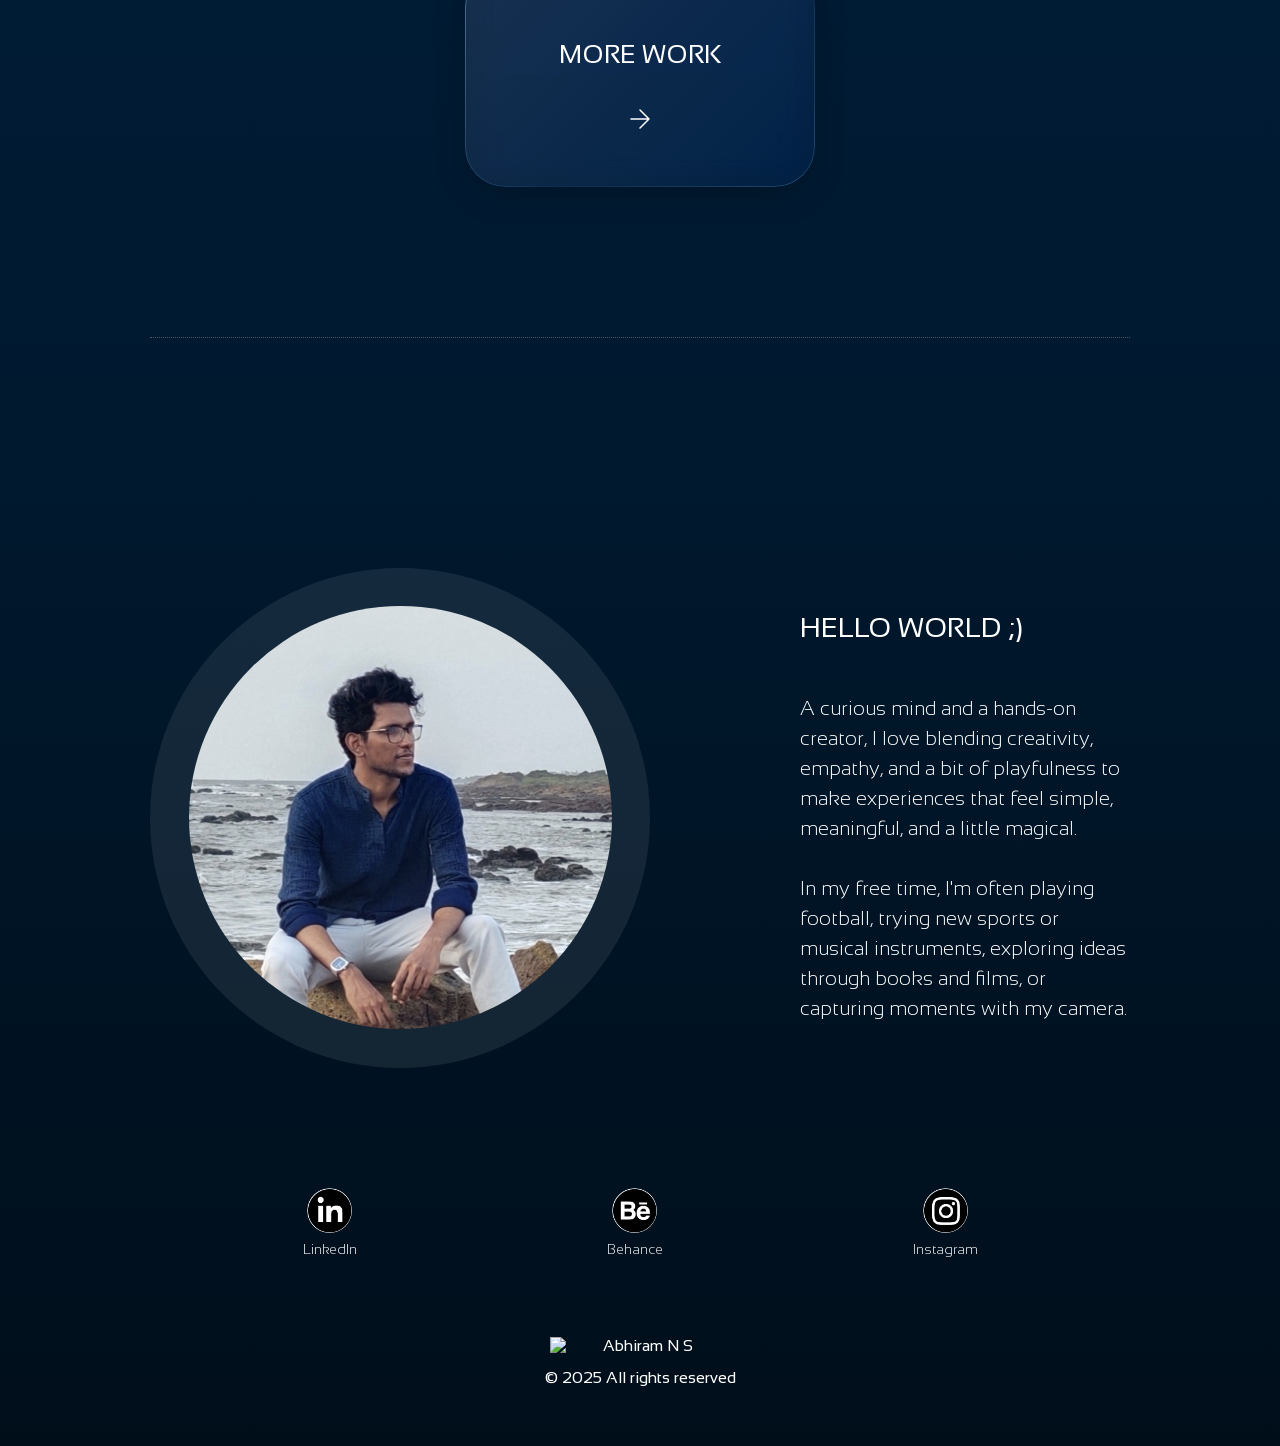
==== commit 08a4f6e0: "Update index.html" ====
--- a/index.html
+++ b/index.html
@@ -19,8 +19,12 @@
   <!-- Google Fonts: Sansation (Light 300, Regular 400, Bold 700) -->
   <link rel="preconnect" href="https://fonts.googleapis.com">
   <link rel="preconnect" href="https://fonts.gstatic.com" crossorigin>
- 
- <link href="https://fonts.googleapis.com/css2?family=Bricolage+Grotesque:opsz,wght@12..96,400..800&family=Inter:ital,wght@0,300;0,400;0,500;0,600;0,700;1,400&display=swap" rel="stylesheet">
+  <link href="https://fonts.googleapis.com/css2?family=Sansation:ital,wght@0,300;0,400;0,700;1,300;1,400;1,700&display=swap" rel="stylesheet">
+  <!-- If this URL differs for Sansation in your setup, replace it with the correct one -->
+
+  <!-- Adobe Fonts: Splash (replace XXXXXXX with your kit ID) -->
+  <link rel="stylesheet" href="https://use.typekit.net/hex5uwz.css">
+
   <!-- Site styles -->
   <link rel="stylesheet" href="styles.css" />
 </head>
@@ -33,29 +37,32 @@
   <nav class="navbar" data-behavior="hide-on-scroll">
     <a href="#publications">WORK</a>
     <a href="#about">ABOUT</a>
-    <a href="https://drive.google.com/file/d/169ZZR1uTuAt_i1yxt68OwHRhbPYs2HLa/view" target="_blank" rel="noopener">RESUME</a>
+    <a href="https://drive.google.com/file/d/1s3xO6o4phMTCPbnE_eT8UAJdw-MMJe8B/view" target="_blank" rel="noopener">RESUME</a>
   </nav>
 
   <main>
 
     <!-- Hero Section -->
-<header class="hero-section" id="top">
-  <canvas id="bg"></canvas>
-  <div class="hero-text-panel">
-    <h1 class="hero-heading-text">Hi, I am<br>Abhiram N S</h1>
-    <div class="hero-description-panel">
+    <header class="hero-section" id="top">
+      <canvas id="bg"></canvas>  <!-- New: Interactive background canvas -->
+
+      <!-- PNG heading (Papyrus-rendered image) -->
+      <!-- Replace src with your exported PNG for “Hi I am Abhiram N S” -->
+      <img src="Hi-I-am-Abhiram-N-S.png" alt="Hi I am Abhiram N S" class="hero-heading-image" />
+
+      <!-- Summary text (Sansation Light) -->
       <p class="hero-description">
         I design intuitive experiences that seamlessly connect user needs with the magic of technology, driven by curiosity and a passion for innovation
       </p>
-    </div>
-  </div>
-  <button class="scroll-indicator" aria-label="Scroll to publications" data-target="#publications">
-    <span class="hover-circle" aria-hidden="true"></span>
-    <svg class="arrow-down" width="20" height="40" viewBox="0 0 40 40" aria-hidden="true">
-      <path d="M20 2L20 38M20 38L38 20M20 38L2 20" stroke="#FFFFFF" stroke-width="3" stroke-linecap="round" stroke-linejoin="round"/>
-    </svg>
-  </button>
-</header>
+
+      <!-- Scroll-down circular button -->
+      <button class="scroll-indicator" aria-label="Scroll to publications" data-target="#publications">
+        <span class="hover-circle" aria-hidden="true"></span>
+        <svg class="arrow-down" width="20" height="40" viewBox="0 0 40 40" aria-hidden="true">
+          <path d="M20 2L20 38M20 38L38 20M20 38L2 20" stroke="#FFFFFF" stroke-width="3" stroke-linecap="round" stroke-linejoin="round"/>
+        </svg>
+      </button>
+    </header>
 
     <!-- Publications -->
     <section id="publications" class="publications-section" aria-labelledby="pub-title">
@@ -100,6 +107,21 @@
     <section id="projects" class="projects-wrap" aria-labelledby="projects-title">
       <h2 id="projects-title" class="section-title">PROJECTS</h2>
 
+           <!-- NEW Project (NDA): Content Left, Image Right -->
+      <article class="project-row project-right">
+        <div class="project-bg" aria-hidden="true"></div>
+        <div class="project-media">
+          <img src="NDAc.png" alt="NDA Project" class="project-image"/>
+        </div>
+        <div class="project-content">
+          <h3 class="project-title">Product Design - Under NDA</h3>
+          <p class="project-text">
+            A calm fitness, nutrition, and grocery companion for everyday adults. I worked across the product experience to make exercise, meal planning, grocery management, and progress tracking simple and sustainable. The project is under NDA, but I can share a private walkthrough of the design and process.
+          </p>
+          <!-- No "View Project" button because this project is under NDA -->
+        </div>
+      </article>
+
       <!-- Project 1: Image Left, Content Right -->
       <article class="project-row project-left">
         <div class="project-bg" aria-hidden="true"></div>
@@ -110,7 +132,8 @@
           <h3 class="project-title">Gesture-Based Swarm Control in VR</h3>
           <p class="project-text">
             Gesture-Based Swarm Control in VR leverages natural gestures to control aerial swarm robots in high-stakes scenarios like search-and-rescue. A user study identified preferred gestures, leading to a Unity-based prototype that enhances human-swarm interaction.
-          </p><a href="gesture-swarm.html" class="project-btn">View Project</a>
+          </p>
+          <a href="https://drive.google.com/file/d/1faJW_tohgzgXIy-0iKxuGavquxiDUy2W/view?usp=sharing" class="project-btn" target="_blank" rel="noopener">View Project</a>
         </div>
       </article>
 
@@ -203,9 +226,7 @@
     </section>
 
   </main>
-</script>
- 
-  
+
 
   <!-- Navbar show/hide & scroll helpers -->
   <script>
@@ -266,105 +287,241 @@
       // Init state
       nav.classList.add('nav-top');
     })();
-
-    
-
-<script>
-    const NUM_PARTICLES = 70;
-    const PARTICLE_SIZE_MIN = 1;
-    const PARTICLE_SIZE_MAX = 3;
-    const PARTICLE_SPEED = 0.08;
-    const CONNECTION_DISTANCE = 75;
-    const MOUSE_CONNECTION_DISTANCE = 110;
-    const REPEL_DISTANCE = 120;
-    const REPEL_STRENGTH = 0.5;
-    const GLOW_BLUR = 10;
-    const LINE_WIDTH = 0.4;
-    const SPRING_STRENGTH = 0.004;
-    const DAMPING = 0.96;
-    const DRIFT_JITTER = 0.015; // constant gentle "alive" motion, independent of cursor
-
-    const NUM_BOKEH = 30;
-    const BOKEH_SIZE_MIN = 3;
-    const BOKEH_SIZE_MAX = 14;
-    const BOKEH_OPACITY = 0.05;
-    const BOKEH_SPEED = 0.04;
+   
+// Removed circle triangle animation from here
+   
+  </script>
+
+  <!-- New: Interactive background script for hero section -->
+  <script>
+
+   // NEW ADDITION
+
+const COLOR = '140, 200, 235'; // r, g, b
+   
+// ---- Mobile detection (phones get a subtler version) ----
+const IS_MOBILE = window.matchMedia('(max-width: 768px)').matches;
+const M = (mobile, desktop) => IS_MOBILE ? mobile : desktop;
+
+const NUM_PARTICLES = M(45, 150);
+const PARTICLE_SIZE_MIN = M(0.8, 1);
+const PARTICLE_SIZE_MAX = M(2.2, 4);
+const PARTICLE_SPEED = 0.1;
+const CONNECTION_DISTANCE = M(70, 90);
+const MOUSE_CONNECTION_DISTANCE = M(110, 150);
+const REPEL_DISTANCE = M(120, 180);
+const REPEL_STRENGTH = M(0.5, 0.6);
+const GLOW_BLUR = M(5, 8);
+const LINE_WIDTH = M(0.4, 0.5);
+const SPRING_STRENGTH = 0.005;
+const DAMPING = 0.95;
+
+const NUM_BOKEH = M(10, 50);
+const BOKEH_SIZE_MIN = M(2, 3);
+const BOKEH_SIZE_MAX = M(8, 15);
+const BOKEH_OPACITY = M(0.03, 0.04);
+const BOKEH_SPEED = 0.05;
+
+const BASE_DENSITY = M(0.001, 0.005);   // near-zero = almost empty middle on phones
+const FOCUS_AREAS = IS_MOBILE ? [
+    {centerX: 0.10, centerY: 0.95, radius: 0.60, densityMultiplier: 1},    // bottom-left: dense
+    {centerX: 0.30, centerY: 0.80, radius: 0.40, densityMultiplier: 0.5},  // fade toward center
+    {centerX: 1.00, centerY: 0.10, radius: 0.35, densityMultiplier: 0.25}  // top-right: sparse
+] : [
+    {centerX: 0.15, centerY: 0.95, radius: 0.3, densityMultiplier: 1},
+    {centerX: 0.35, centerY: 0.85, radius: 0.3, densityMultiplier: 0.75},
+    {centerX: 0.4, centerY: 0.5, radius: 0.3, densityMultiplier: 0.1},
+    {centerX: 0.65, centerY: 0.55, radius: 0.4, densityMultiplier: 0.1},
+    {centerX: 0.75, centerY: 0.35, radius: 0.2, densityMultiplier: 0.5},
+    {centerX: 1.0, centerY: 0.15, radius: 0.3, densityMultiplier: 1}
+];
+const MAX_DENSITY_ESTIMATE = BASE_DENSITY + FOCUS_AREAS.reduce((sum, area) => sum + area.densityMultiplier, 0);
 
     const canvas = document.getElementById('bg');
     const ctx = canvas.getContext('2d');
-
+    const heroSection = document.querySelector('.hero-section');
+
+    // Handle resize for hero section coverage
     function resizeCanvas() {
-        canvas.width = canvas.clientWidth;
-        canvas.height = canvas.clientHeight;
+        canvas.width = heroSection.clientWidth;
+        canvas.height = heroSection.clientHeight;
         initParticles();
     }
-    window.addEventListener('resize', resizeCanvas);
+   
+    let lastWidth = window.innerWidth;
+window.addEventListener('resize', () => {
+    // Phones fire resize on scroll (address bar hides) - only rebuild if width changed
+    if (window.innerWidth !== lastWidth) {
+        lastWidth = window.innerWidth;
+        resizeCanvas();
+    }
+});
 
     class Particle {
         constructor(x, y, isBokeh = false) {
-            this.x = x; this.y = y;
-            this.homeX = x; this.homeY = y;
+            this.x = x;
+            this.y = y;
+            this.homeX = this.x; // Original position to return to
+            this.homeY = this.y;
             this.vx = (Math.random() - 0.5) * (isBokeh ? BOKEH_SPEED : PARTICLE_SPEED);
             this.vy = (Math.random() - 0.5) * (isBokeh ? BOKEH_SPEED : PARTICLE_SPEED);
-            this.size = isBokeh
-                ? Math.random() * (BOKEH_SIZE_MAX - BOKEH_SIZE_MIN) + BOKEH_SIZE_MIN
+            this.size = isBokeh 
+                ? Math.random() * (BOKEH_SIZE_MAX - BOKEH_SIZE_MIN) + BOKEH_SIZE_MIN 
                 : Math.random() * (PARTICLE_SIZE_MAX - PARTICLE_SIZE_MIN) + PARTICLE_SIZE_MIN;
-            this.opacity = isBokeh ? BOKEH_OPACITY * (0.7 + Math.random() * 0.3) : 0.6 + Math.random() * 0.6;
+            this.opacity = isBokeh 
+                ? BOKEH_OPACITY * (0.7 + Math.random() * 0.3) // Varied opacity for bokeh
+                : 0.8 + Math.random() * 0.8; // Slight variation for natural feel
             this.isBokeh = isBokeh;
+
+         //NEW ADDITIONS
+         this.phase = Math.random() * Math.PI * 2;
+this.amp = isBokeh ? 20 : 12; // wave travel distance in px
         }
-        update() {
-            this.vx += (this.homeX - this.x) * SPRING_STRENGTH + (Math.random() - 0.5) * DRIFT_JITTER;
-            this.vy += (this.homeY - this.y) * SPRING_STRENGTH + (Math.random() - 0.5) * DRIFT_JITTER;
-            this.vx *= DAMPING; this.vy *= DAMPING;
-            this.x += this.vx; this.y += this.vy;
-        }
+
+
+ //NEW ADDITION
+update(t) {
+    // Gentle travelling wave: each particle orbits a moving target near its home
+    const wave = Math.sin(this.homeX * 0.006 + t * 0.0006) + Math.cos(this.homeY * 0.008 - t * 0.0005);
+    const targetX = this.homeX + Math.cos(wave + this.phase) * this.amp;
+    const targetY = this.homeY + Math.sin(wave * 1.3 + this.phase) * this.amp;
+
+    this.vx += (targetX - this.x) * SPRING_STRENGTH * 2;
+    this.vy += (targetY - this.y) * SPRING_STRENGTH * 2;
+    this.vx *= DAMPING;
+    this.vy *= DAMPING;
+    this.x += this.vx;
+    this.y += this.vy;
+
+    if (this.x < 0 || this.x > canvas.width) this.vx *= -1;
+    if (this.y < 0 || this.y > canvas.height) this.vy *= -1;
+}
+
+
+     //NEW ADDITION
         draw() {
-            ctx.beginPath();
-            ctx.arc(this.x, this.y, this.size, 0, Math.PI * 2);
-            ctx.fillStyle = `rgba(173, 216, 230, ${this.opacity})`;
-            ctx.shadowColor = 'rgba(173, 216, 230, 0.7)';
-            ctx.shadowBlur = this.isBokeh ? GLOW_BLUR * 2 : GLOW_BLUR;
-            ctx.fill();
-            ctx.shadowBlur = 0;
+    // 0 = smallest circle, 1 = biggest (only used for bokeh)
+    const s = this.isBokeh ? (this.size - BOKEH_SIZE_MIN) / (BOKEH_SIZE_MAX - BOKEH_SIZE_MIN) : 0;
+    const fade = 1 - 0.35 * s;   // biggest circles are 35% dimmer. Try 0.2 for a subtler difference
+
+    ctx.beginPath();
+    ctx.arc(this.x, this.y, this.size, 0, Math.PI * 2);
+    ctx.fillStyle = `rgba(173, 216, 230, ${this.opacity * fade})`;
+    ctx.shadowColor = `rgba(173, 216, 230, ${0.8 * fade})`;
+    ctx.shadowBlur = (this.isBokeh ? GLOW_BLUR * 2 : GLOW_BLUR) * fade;
+    ctx.fill();
+    ctx.shadowBlur = 0;
+}
+
+    } //class particle ends here
+
+    let particles = [];
+    let bokehParticles = [];
+
+    function generateParticles(array, num, isBokeh) {
+        array.length = 0; // Clear existing
+        let attempts = 0;
+        const maxAttempts = num * 100; // Safety to prevent infinite loop if misconfigured
+        while (array.length < num && attempts < maxAttempts) {
+            attempts++;
+            const x = Math.random() * canvas.width;
+            const y = Math.random() * canvas.height;
+            let density = BASE_DENSITY;
+            FOCUS_AREAS.forEach(focus => {
+                const fx = focus.centerX * canvas.width;
+                const fy = focus.centerY * canvas.height;
+                const fr = focus.radius * Math.min(canvas.width, canvas.height);
+                const dx = x - fx;
+                const dy = y - fy;
+                const dist = Math.sqrt(dx * dx + dy * dy);
+                if (dist < fr) {
+                    density += focus.densityMultiplier * (1 - dist / fr); // Linear falloff for smoother density transition
+                }
+            });
+            if (Math.random() < density / MAX_DENSITY_ESTIMATE) {
+                array.push(new Particle(x, y, isBokeh));
+            }
         }
     }
 
-    let particles = [], bokehParticles = [];
-    function generateParticles(arr, num, isBokeh) {
-        arr.length = 0;
-        for (let i = 0; i < num; i++) {
-            arr.push(new Particle(Math.random() * canvas.width, Math.random() * canvas.height, isBokeh));
-        }
-    }
     function initParticles() {
         generateParticles(particles, NUM_PARTICLES, false);
         generateParticles(bokehParticles, NUM_BOKEH, true);
     }
-    resizeCanvas();
-
-    let mouse = { x: undefined, y: undefined };
-    window.addEventListener('mousemove', (e) => { mouse.x = e.clientX; mouse.y = e.clientY; });
-    window.addEventListener('touchmove', (e) => { if (e.touches.length) { mouse.x = e.touches[0].clientX; mouse.y = e.touches[0].clientY; } });
-    window.addEventListener('mouseleave', () => { mouse.x = undefined; mouse.y = undefined; });
-    window.addEventListener('touchend', () => { mouse.x = undefined; mouse.y = undefined; });
-
-    function animate() {
+
+    resizeCanvas(); // Initial setup
+
+let mouse = { x: undefined, y: undefined };
+   
+   let touchTimer;
+function setPointer(x, y) {
+    clearTimeout(touchTimer);
+    mouse.x = x;
+    mouse.y = y;
+}
+window.addEventListener('mousemove', (e) => setPointer(e.clientX, e.clientY));
+
+['touchstart', 'touchmove'].forEach(evt =>
+    window.addEventListener(evt, (e) => {
+        if (e.touches.length > 0) setPointer(e.touches[0].clientX, e.touches[0].clientY);
+    }, { passive: true })
+);
+
+window.addEventListener('mouseleave', () => { mouse.x = undefined; mouse.y = undefined; });
+window.addEventListener('touchend', () => {
+    // Let the effect linger briefly after the finger lifts, then clear
+    touchTimer = setTimeout(() => { mouse.x = undefined; mouse.y = undefined; }, 600);
+});
+   
+    function animate(t = 0) {
         requestAnimationFrame(animate);
-        const cx = canvas.width / 2, cy = canvas.height / 2;
-        const grad = ctx.createRadialGradient(cx, cy, 0, cx, cy, Math.hypot(cx, cy));
-        grad.addColorStop(0, '#031525');
-        grad.addColorStop(1, '#02060c');
-        ctx.fillStyle = grad;
+        // Radial gradient background with light center, overall darker
+        const centerX = canvas.width / 2;
+        const centerY = canvas.height / 2;
+        const maxRadius = Math.hypot(centerX, centerY);
+        const gradient = ctx.createRadialGradient(centerX, centerY, 0, centerX, centerY, maxRadius);
+       // OLD gradient.addColorStop(0, '#00273A'); // Light center (relative to darker outer)
+      // OLD gradient.addColorStop(1, '#030914'); // Darker outer for overall darker feel
+
+gradient.addColorStop(0, '#01131F');
+gradient.addColorStop(1, '#02060C');
+     
+        ctx.fillStyle = gradient;
         ctx.fillRect(0, 0, canvas.width, canvas.height);
 
-        bokehParticles.forEach(p => { p.update(); p.draw(); });
-
+
+     //NEW ADDITION
+if (mouse.x !== undefined) {
+    const r = canvas.getBoundingClientRect();
+    const mx = mouse.x - r.left, my = mouse.y - r.top;
+    const glow = ctx.createRadialGradient(mx, my, 0, mx, my, 450);
+    glow.addColorStop(0, 'rgba(90, 170, 220, 0.05)');
+    glow.addColorStop(0.5, 'rgba(90, 170, 220, 0.02)');
+    glow.addColorStop(1, 'rgba(90, 170, 220, 0)');
+    ctx.fillStyle = glow;
+    ctx.fillRect(0, 0, canvas.width, canvas.height);
+}
+     
+        // Update and draw bokeh for atmosphere first (background layer)
+        bokehParticles.forEach((p) => {
+            p.update(t);
+            p.draw();
+        });
+
+        // Draw connections between particles (spider web effect)
         for (let i = 0; i < particles.length; i++) {
             for (let j = i + 1; j < particles.length; j++) {
-                const dx = particles[i].x - particles[j].x, dy = particles[i].y - particles[j].y;
+                const dx = particles[i].x - particles[j].x;
+                const dy = particles[i].y - particles[j].y;
                 const dist = Math.sqrt(dx * dx + dy * dy);
                 if (dist < CONNECTION_DISTANCE) {
-                    ctx.strokeStyle = `rgba(173, 216, 230, ${(1 - dist / CONNECTION_DISTANCE) * 0.3})`;
+                    // Opacity increases as particles get closer (natural forming effect)
+                    
+                 //NEW ADDITION
+                 const shimmer = 0.75 + 0.25 * Math.sin(t * 0.001 + (particles[i].x + particles[i].y) * 0.01);
+const opacity = (1 - dist / CONNECTION_DISTANCE) * 0.5 * shimmer;
+                 
+                    ctx.strokeStyle = `rgba(${COLOR}, ${opacity})`;
                     ctx.lineWidth = LINE_WIDTH;
                     ctx.beginPath();
                     ctx.moveTo(particles[i].x, particles[i].y);
@@ -373,31 +530,53 @@
                 }
             }
         }
-        particles.forEach(p => { p.update(); p.draw(); });
-
-        if (mouse.x !== undefined) {
+
+        // Update and draw particles (foreground droplets with glow)
+        particles.forEach((p) => {
+            p.update(t);
+            p.draw();
+        });
+
+        // Interactions if mouse/touch is active
+        if (mouse.x !== undefined && mouse.y !== undefined) {
             const rect = canvas.getBoundingClientRect();
-            const mx = mouse.x - rect.left, my = mouse.y - rect.top;
-            particles.forEach(p => {
-                const dx = p.x - mx, dy = p.y - my;
+            const mouseXRel = mouse.x - rect.left;
+            const mouseYRel = mouse.y - rect.top;
+
+            // Repel particles by adding to velocity (for damped, smooth response)
+            particles.forEach((p) => {
+                const dx = p.x - mouseXRel;
+                const dy = p.y - mouseYRel;
                 const dist = Math.sqrt(dx * dx + dy * dy);
-                if (dist < REPEL_DISTANCE && dist > 0) {
+                if (dist < REPEL_DISTANCE && dist > 0) { // Avoid div by zero
                     const angle = Math.atan2(dy, dx);
                     const force = (1 - dist / REPEL_DISTANCE) * REPEL_STRENGTH;
-                    p.vx += Math.cos(angle) * force; p.vy += Math.sin(angle) * force;
+                    p.vx += Math.cos(angle) * force;
+                    p.vy += Math.sin(angle) * force;
                 }
+            });
+
+            // Temporary connections to cursor (with gradual opacity based on distance)
+            particles.forEach((p) => {
+                const dx = p.x - mouseXRel;
+                const dy = p.y - mouseYRel;
+                const dist = Math.sqrt(dx * dx + dy * dy);
                 if (dist < MOUSE_CONNECTION_DISTANCE) {
-                    ctx.strokeStyle = `rgba(173, 216, 230, ${(1 - dist / MOUSE_CONNECTION_DISTANCE) * 0.5})`;
+                    const opacity = (1 - dist / MOUSE_CONNECTION_DISTANCE) * 0.8;
+                    ctx.strokeStyle = `rgba(${COLOR}, ${opacity})`;
                     ctx.lineWidth = LINE_WIDTH;
-                    ctx.beginPath(); ctx.moveTo(p.x, p.y); ctx.lineTo(mx, my); ctx.stroke();
+                    ctx.beginPath();
+                    ctx.moveTo(p.x, p.y);
+                    ctx.lineTo(mouseXRel, mouseYRel);
+                    ctx.stroke();
                 }
             });
         }
     }
+
     animate();
-</script>
-
-
-
+  </script>
+
+  
 </body>
 </html>
--- a/styles.css
+++ b/styles.css
@@ -4,11 +4,30 @@
     box-sizing: border-box;
 }
 
-:root {
-    --font-heading: 'Space Grotesk', sans-serif;
-    --font-body: 'Inter', -apple-system, BlinkMacSystemFont, 'Segoe UI', sans-serif;
-}
-
+/* Animation Container Fix */
+.animation-container {
+    position: absolute;
+    top: 0;
+    left: 0;
+    width: 100%;
+    height: 100%;
+    pointer-events: none;
+    z-index: 0;
+}
+
+#animationSvg {
+    width: 100%;
+    height: 100%;
+}
+
+.shape {
+    fill: rgba(173, 216, 230, 0.6);
+    stroke: rgba(173, 216, 230, 0.8);
+    stroke-width: 1;
+    opacity: 0;
+}
+
+/* Navbar */
 .navbar {
     position: fixed;
     top: 10px;
@@ -22,29 +41,52 @@
     z-index: 1000;
     transition: transform 0.3s ease, background-color 0.3s ease, opacity 0.3s ease;
 }
-.navbar.nav-hidden { transform: translateX(-50%) translateY(-120%); }
-.navbar.nav-top { background-color: transparent; }
-.navbar:not(.nav-top) { background-color: rgba(255, 255, 255, 0.04); }
+
+.navbar.nav-hidden {
+    transform: translateX(-50%) translateY(-120%);
+}
+
+.navbar.nav-top {
+    background-color: transparent;
+}
+
+.navbar:not(.nav-top) {
+    background-color: rgba(255, 255, 255, 0.04);
+}
+
 .navbar a {
     text-decoration: none;
     color: #FFFFFF;
-    font-family: var(--font-body);
     font-size: 14px;
+    font-family: 'Sansation';
     font-weight: 400;
     transition: opacity 0.3s;
 }
-.navbar a:hover { opacity: 0.7; }
-
-html { scroll-behavior: smooth; }
-#publications, #projects, #about { scroll-margin-top: 100px; }
+
+.navbar a:hover {
+    opacity: 0.7;
+}
+
+/* Base Styles */
+html {
+    scroll-behavior: smooth;
+}
+
+#publications, #projects, #about {
+    scroll-margin-top: 100px;
+}
 
 body {
-    font-family: var(--font-body);
+    font-family: 'Sansation', sans-serif;
     font-weight: 400;
     background: linear-gradient(
         to bottom,
-        #030814 23%, #07090D 36%, #060910 41%,
-        #001F3E 60%, #001A31 82%, #000E1A 100%
+        #030814 23%,
+        #07090D 36%,
+        #060910 41%,
+        #001F3E 60%,
+        #001A31 82%,
+        #000E1A 100%
     );
     color: #FFFFFF;
 }
@@ -56,71 +98,58 @@
     padding: 0;
 }
 
+/* Hero Section */
 .hero-section {
     position: relative;
     height: 100vh;
     overflow: hidden;
     display: flex;
+    flex-direction: column;
+    justify-content: center;
     align-items: center;
-    justify-content: flex-start;
-    background-color: #02060c;
-}
+    text-align: center;
+}
+
 .hero-section #bg {
     position: absolute;
     top: 0;
-    right: 0;
-    width: 60%;
+    left: 0;
+    width: 100%;
     height: 100%;
-    z-index: 0;
-    filter: blur(1.2px);
-}
-.hero-text-panel {
+    z-index: -1;
+}
+
+.hero-heading-image {
+    display: block;
+    margin: 80px auto 0;
+    width: 450px;
+    height: auto;
+    z-index: 1;
+}
+
+.hero-description {
+    margin: 40px auto 0;
+    font-family: 'Sansation';
+    font-weight: 300;
+    font-size: 18px;
+    max-width: 710px;
+    text-align: center;
+    letter-spacing: 0.08em;
+    line-height: 36px;
+    z-index: 900;
+}
+
+.scroll-indicator {
     position: relative;
-    z-index: 2;
-    width: 55%;
-    padding-left: 100px;
-    padding-right: 30px;
-}
-.hero-heading-text {
-    font-family: var(--font-heading);
-    font-weight: 700;
-    font-size: 54px;
-    line-height: 1.15;
-    letter-spacing: -0.01em;
-    color: #FFFFFF;
-    margin: 0 0 28px 0;
-}
-.hero-description-panel {
-    display: inline-block;
-    padding: 20px 24px;
-    margin-left: -24px;
-    background-color: rgba(0, 0, 0, 0.4);
-    border-radius: 18px;
-    backdrop-filter: blur(8px);
-}
-.hero-description {
-    font-family: var(--font-body);
-    font-weight: 300;
-    font-size: 17px;
-    line-height: 30px;
-    max-width: 520px;
-    letter-spacing: 0.02em;
-    color: #F2F2F2;
-    text-align: left;
-    margin: 0;
-}
-.scroll-indicator {
-    position: absolute;
-    bottom: 60px;
-    left: 50%;
-    transform: translateX(-50%);
     width: 60px;
     height: 60px;
+    margin: 150px auto 0;
     cursor: pointer;
-    z-index: 3;
+    z-index: 1000;
     background: none;
     border: none;
 }
+
 .hover-circle {
     position: absolute;
     width: 60px;
@@ -134,10 +163,12 @@
     left: 50%;
     transform: translate(-50%, -50%);
 }
+
 .scroll-indicator:hover .hover-circle {
     opacity: 1;
     box-shadow: 0 0 15px rgba(0, 0, 0, 0.2);
 }
+
 .scroll-indicator .arrow-down {
     position: absolute;
     top: 50%;
@@ -149,11 +180,19 @@
     stroke-width: 2.5;
     fill: none;
 }
+
 @keyframes bounceDown {
-    0%, 100% { transform: translate(-50%, -50%); }
-    50% { transform: translate(-50%, -25%); }
-    75% { transform: translate(-50%, -45%); }
-}
+    0%, 100% {
+        transform: translate(-50%, -50%);
+    }
+    50% {
+        transform: translate(-50%, -25%);
+    }
+    75% {
+        transform: translate(-50%, -45%);
+    }
+}
+
 .scroll-indicator .arrow-down {
     animation: bounceDown 1s ease-in-out infinite;
 }
@@ -169,7 +208,7 @@
 }
 
 .section-title {
-    font-family: var(--font-heading);
+    font-family: 'Sansation';
     font-weight: 700;
     font-size: 32px;
     color: #EBEBEB;
@@ -180,10 +219,8 @@
 .pub-card {
     width: 100%;
     height: 100px;
-    
-    background: linear-gradient(135deg, rgba(0,125,255,0.12), rgba(0,125,255,0.05));
-    position: relative;
-    
+    background: linear-gradient(135deg, rgba(255, 255, 255, 0.09), rgba(0, 125, 255, 0.05));
+    box-shadow: 0 8px 30px rgba(0, 0, 0, 0.25), inset 0 1px 0 rgba(255, 255, 255, 0.08);
     border-radius: 35px;
     display: flex;
     align-items: center;
@@ -192,6 +229,7 @@
     margin-bottom: 45px;
     text-decoration: none;
     color: #FFFFFF;
+    position: relative;
     transition: box-shadow 0.3s ease;
 }
 
@@ -199,7 +237,7 @@
     box-shadow: 0px 0px 20px rgba(0, 0, 0, 0.15);
 }
 
-/* Gradient stroke (shared by pub cards and project cards) */
+/* Gradient stroke (shared by pub cards, project cards, more-works, view-project button) */
 .pub-card::before,
 .project-bg::before,
 .more-works::before,
@@ -210,15 +248,17 @@
     border-radius: inherit;
     padding: 1px; /* stroke thickness */
     background: linear-gradient(135deg,
-        rgba(130,195,255,0.45),
-        rgba(0,125,255,0.06) 55%,
-        rgba(130,195,255,0.25));
+        rgba(130, 195, 255, 0.45),
+        rgba(0, 125, 255, 0.06) 55%,
+        rgba(130, 195, 255, 0.25));
     -webkit-mask: linear-gradient(#fff 0 0) content-box, linear-gradient(#fff 0 0);
     -webkit-mask-composite: xor;
+    mask: linear-gradient(#fff 0 0) content-box, linear-gradient(#fff 0 0);
     mask-composite: exclude;
     pointer-events: none;
 }
 
+/* Project cards (desktop): stroke only on top and bottom edges */
 .project-bg::before {
     padding: 1px 0;
 }
@@ -279,9 +319,18 @@
     box-shadow: 0px 0px 25px rgba(0, 0, 0, 0.15);
 }
 
-.project-row:nth-of-type(1) .project-bg { background-color: rgba(0, 0, 0, 0); }
-.project-row:nth-of-type(2) .project-bg { background-color: rgba(0, 0, 0, 0); }
-.project-row:nth-of-type(3) .project-bg { background-color: rgba(0, 0, 0, 0); }
+/* nth-of-type counts only <article> siblings, so the <h2> no longer shifts the numbering */
+.project-row:nth-of-type(1) .project-bg {
+    background-color: rgba(255, 255, 255, 0.04);
+}
+
+.project-row:nth-of-type(2) .project-bg {
+    background-color: rgba(120, 190, 255, 0.06);
+}
+
+.project-row:nth-of-type(3) .project-bg {
+    background-color: rgba(255, 255, 255, 0.05);
+}
 
 .project-left .project-media {
     flex: 0 0 800px;
@@ -314,33 +363,35 @@
 
 .project-title {
     color: #EBEBEB;
-    font-family: var(--font-heading);
+    font-family: 'Sansation';
     font-weight: 700;
     font-size: 24px;
 }
 
 .project-text {
     margin-top: 25px;
-    font-family: var(--font-body);
+    font-family: 'Sansation';
     font-weight: 300;
     font-size: 16px;
     line-height: 26px;
     color: #FFFFFF;
 }
 
+/* View Project button: gradient stroke, no glass */
 .project-btn {
     margin-top: 60px;
     width: 110px;
     height: 50px;
     background-color: rgba(255, 255, 255, 0.04);
     color: #FFFFFF;
-    border: 0.5px solid #FFFFFF;
+    border: none; /* replaced by the gradient stroke (::before) */
     border-radius: 15px;
     display: flex;
     align-items: center;
     justify-content: center;
+    position: relative; /* anchors the gradient stroke */
     text-decoration: none;
-    font-family: var(--font-body);
+    font-family: 'Sansation';
     font-weight: 700;
     font-size: 14px;
     transition: transform 0.3s ease, box-shadow 0.3s ease;
@@ -355,9 +406,9 @@
     width: 350px;
     height: 220px;
     margin: 80px auto;
-    background-color: rgba(255, 255, 255, 0.04);
+    background: linear-gradient(135deg, rgba(255, 255, 255, 0.09), rgba(0, 125, 255, 0.05));
     border-radius: 40px;
-    box-shadow: 0 10px 10px rgba(0, 0, 0, 0.1);
+    box-shadow: 0 8px 30px rgba(0, 0, 0, 0.25), inset 0 1px 0 rgba(255, 255, 255, 0.08);
     display: flex;
     flex-direction: column;
     align-items: center;
@@ -373,7 +424,7 @@
 
 .more-works-title {
     margin-top: 72px;
-    font-family: var(--font-heading);
+    font-family: 'Sansation';
     font-weight: 400;
     font-size: 26px;
     color: #FFFFFF;
@@ -406,6 +457,14 @@
 
 .arrow-down:hover, .arrow-right:hover {
     animation-play-state: paused;
+}
+
+/* Glass effect (publication cards, project cards, more-works) */
+.pub-card,
+.project-bg,
+.more-works {
+    -webkit-backdrop-filter: blur(14px) saturate(140%);
+    backdrop-filter: blur(14px) saturate(140%);
 }
 
 /* About Section */
@@ -462,7 +521,7 @@
 }
 
 .hello-world {
-    font-family: var(--font-heading);
+    font-family: 'Sansation';
     font-weight: 400;
     font-size: 28px;
     margin-bottom: 50px;
@@ -470,7 +529,7 @@
 }
 
 .about-text {
-    font-family: var(--font-body);
+    font-family: 'Sansation';
     font-weight: 300;
     font-size: 20px;
     line-height: 30px;
@@ -521,7 +580,7 @@
 .social-link span {
     font-size: 14px;
     font-weight: 300;
-    font-family: var(--font-body);
+    font-family: 'Sansation';
     color: #FFFFFF;
 }
 
@@ -540,48 +599,13 @@
 }
 
 .copyright {
-    font-family: var(--font-body);
+    font-family: 'Sansation';
     font-size: 16px;
     font-weight: 400;
     color: #FFFFFF;
     display: block;
     padding-bottom: 60px;
 }
-
-/* Glass effect */
-.pub-card,
-.project-bg {
-    -webkit-backdrop-filter: blur(14px) saturate(140%);
-    backdrop-filter: blur(14px) saturate(140%);
-}
-
-.pub-card {
-    background: linear-gradient(135deg, rgba(255,255,255,0.09), rgba(0,125,255,0.05));
-    box-shadow: 0 8px 30px rgba(0,0,0,0.25), inset 0 1px 0 rgba(255,255,255,0.08);
-}
-
-.project-row:nth-of-type(1) .project-bg { background-color: rgba(255,255,255,0.04); }
-.project-row:nth-of-type(2) .project-bg { background-color: rgba(255,255,255,0.05); }
-.project-row:nth-of-type(3) .project-bg { background-color: rgba(255,255,255,0.05); }
-
-.more-works,
-.project-btn {
-    -webkit-backdrop-filter: blur(14px) saturate(140%);
-    backdrop-filter: blur(14px) saturate(140%);
-}
-
-.more-works {
-    background: linear-gradient(135deg, rgba(255,255,255,0.09), rgba(0,125,255,0.05));
-    box-shadow: 0 8px 30px rgba(0,0,0,0.25), inset 0 1px 0 rgba(255,255,255,0.08);
-}
-
-/*
-.project-btn {
-    position: relative;     
-    border: none;            
-    background: linear-gradient(135deg, rgba(255,255,255,0.12), rgba(0,125,255,0.08));
-    box-shadow: 0 4px 16px rgba(0,0,0,0.2), inset 0 1px 0 rgba(255,255,255,0.1);
-} */
 
 /* ====================
    MOBILE RESPONSIVE STYLES
@@ -594,16 +618,16 @@
     .about {
         padding: 0 80px;
     }
-    
+
     .project-bg {
         left: -80px;
         right: -80px;
     }
-    
+
     .about-main {
         gap: 80px;
     }
-    
+
     .social-links {
         gap: 150px;
     }
@@ -615,77 +639,74 @@
         gap: 50px;
         padding: 12px 25px;
     }
-    
+
     .navbar a {
         font-size: 13px;
     }
-    
+
     .hero-heading-image {
         width: 380px;
         margin: 60px auto 0;
     }
-    
+
     .hero-description {
         font-size: 17px;
         line-height: 32px;
         max-width: 600px;
         padding: 0 20px;
     }
-    
+
     .scroll-indicator {
         margin: 120px auto 0;
     }
-    
+
     .publications-section,
     .projects-wrap,
     .about {
         padding: 0 50px;
     }
-    
+
     .section-title {
         font-size: 28px;
         margin-bottom: 40px;
     }
 
-        .pub-card {
+    .pub-card {
         height: auto;
         min-height: 80px;
-        padding: 30px 50px 20px 25px; /* Adjusted to reserve space for icon */
+        padding: 30px 50px 20px 25px;
         border-radius: 25px;
         margin-bottom: 25px;
         flex-direction: column;
         align-items: flex-start;
         gap: 15px;
-        position: relative; /* Added to anchor absolute icon */
-    }
-
-.project-bg::before {
-    padding: 1px;
-}
-    
+        position: relative;
+    }
+
     .pub-title {
         font-size: 16px;
         text-align: left;
         width: 100%;
-        padding-right: 24px; /* Added to ensure text wraps before icon */
-    }
+        padding-right: 24px;
+    }
+
     .pub-card-icon {
-        position: absolute; /* Changed to pin icon in top-right */
-        top: 25px; /* Matches small phone optimal positioning, adjusted for padding */
-        right: 25px; /* Matches right padding offset */
-        margin-top: 0; /* Removed to avoid offset */
+        position: absolute;
+        top: 25px;
+        right: 25px;
+        margin-top: 0;
         width: 16px;
         height: 16px;
     }
-    
+
     .project-row {
         flex-direction: column !important;
         text-align: center;
         margin-bottom: 80px;
         position: relative;
-        padding-bottom: 100px; /* Increased from 15px to 25px for external breathing space */
-    }
-    
+        padding-bottom: 100px;
+    }
+
     .project-left .project-media,
     .project-right .project-media {
         flex: none;
@@ -694,78 +715,83 @@
         z-index: 2;
         position: relative;
     }
-    
+
     .project-image {
         width: 100%;
         max-width: 500px;
     }
-    
+
     .project-content {
         max-width: 100%;
         z-index: 1;
         position: relative;
-        padding: 25px 40px 60px 40px; /* Changed bottom padding from 40px to 60px (+20px) */
+        padding: 25px 40px 60px 40px;
         border-radius: 20px;
         margin-top: 20px;
     }
-    
+
     .project-left .project-content {
         margin-left: 0;
     }
-    
+
     .project-bg {
         position: absolute;
         left: 0px;
         right: 0px;
         top: auto;
-        bottom: -25px; /* Changed from -15px to -25px for external breathing space */
-        height: 300px; /* Increased from 280px to 300px to match padding increase */
+        bottom: -25px;
+        height: 300px;
         z-index: 0;
         border-radius: 64px;
     }
-    
+
+    /* Rounded stacked cards: full stroke on all four sides */
+    .project-bg::before {
+        padding: 1px;
+    }
+
     .project-btn {
         margin: 40px auto 0 auto;
         align-self: center;
     }
-    
+
     .about-main {
         flex-direction: column;
         gap: 50px;
         text-align: center;
     }
-    
+
     .profile-container {
         width: 300px;
         height: 300px;
     }
-    
+
     .profile-frame {
         width: 300px;
         height: 300px;
     }
-    
+
     .profile-image {
         top: 23px;
         left: 23px;
         width: 254px;
         height: 254px;
     }
-    
+
     .about-content {
         max-width: 100%;
     }
-    
+
     .hello-world {
         font-size: 24px;
         text-align: center;
     }
-    
+
     .about-text {
         font-size: 18px;
         text-align: center;
     }
-    
+
     .social-links {
         gap: 80px;
     }
@@ -778,26 +804,22 @@
         padding: 10px 20px;
         top: 15px;
     }
-    
+
     .navbar a {
         font-size: 12px;
     }
 
-    .hero-section { flex-direction: column; justify-content: center; text-align: center; }
-.hero-text-panel { width: 100%; padding: 0 25px; }
-.hero-section #bg { width: 100%; opacity: 0.5; }
-    
     .hero-section {
         height: 100vh;
         justify-content: flex-start;
         padding-top: 100px;
     }
-    
+
     .hero-heading-image {
         width: 320px;
         margin: 40px auto 0;
     }
-    
+
     .hero-description {
         font-size: 16px;
         line-height: 28px;
@@ -805,68 +827,70 @@
         margin: 30px auto 0;
         padding: 0 20px;
     }
-    
+
     .scroll-indicator {
         margin: 80px auto 0;
         width: 50px;
         height: 50px;
     }
-    
+
     .hover-circle {
         width: 50px;
         height: 50px;
     }
-    
+
     .publications-section {
         margin-top: 100px;
     }
-    
+
     .publications-section,
     .projects-wrap,
     .about {
         padding: 0 25px;
     }
-    
+
     .section-title {
         font-size: 24px;
         margin-bottom: 30px;
         text-align: center;
     }
-    
+
     .pub-card {
         height: auto;
         min-height: 80px;
-        padding: 20px 50px 20px 25px; /* Adjusted to reserve space for icon */
+        padding: 20px 50px 20px 25px;
         border-radius: 25px;
         margin-bottom: 25px;
         flex-direction: column;
         align-items: flex-start;
         gap: 15px;
-        position: relative; /* Added to anchor absolute icon */
-    }
+        position: relative;
+    }
+
     .pub-title {
         font-size: 16px;
         text-align: left;
         width: 100%;
-        padding-right: 24px; /* Added to ensure text wraps before icon */
-    }
+        padding-right: 24px;
+    }
+
     .pub-card-icon {
-        position: absolute; /* Changed to pin icon in top-right */
-        top: 55px; /* Matches small phone optimal positioning, adjusted for padding */
-        right: 25px; /* Matches right padding offset */
-        margin-top: 0; /* Removed to avoid offset */
+        position: absolute;
+        top: 55px;
+        right: 25px;
+        margin-top: 0;
         width: 16px;
         height: 16px;
     }
-    
+
     .project-row {
         margin-bottom: 150px;
         flex-direction: column !important;
         text-align: center;
         position: relative;
-        padding-bottom: 10px; /* Increased from 10px to 30px to match background offset */
-    }
-    
+        padding-bottom: 10px;
+    }
+
     .project-left .project-media,
     .project-right .project-media {
         flex: none;
@@ -875,137 +899,136 @@
         z-index: 2;
         position: relative;
     }
-    
+
     .project-image {
         max-width: 100%;
         border-radius: 15px;
     }
-    
+
     .project-content {
         max-width: 100%;
         z-index: 1;
         position: relative;
-        padding: 25px 30px 35px 30px; /* Increased bottom padding from 35px to 65px */
+        padding: 25px 30px 35px 30px;
         border-radius: 15px;
-        margin-top: 20px; /* Reduced from 20px to 10px to shrink image-content gap 88888*/
+        margin-top: 20px;
         align-items: center;
     }
-    
+
     .project-left .project-content {
         margin-left: 0;
     }
-    
+
     .project-title {
         font-size: 20px;
-        margin-bottom: 10px; /* 15 */
-    }
-    
+        margin-bottom: 10px;
+    }
+
     .project-text {
         font-size: 15px;
         line-height: 24px;
-        margin-top: 10px; /* 15 */
-    }
-    
+        margin-top: 10px;
+    }
+
     .project-btn {
-        margin: 30px auto 0 auto; /* Reduced from 25px to 15px to fit within background */
+        margin: 30px auto 0 auto;
         width: 100px;
         height: 45px;
         font-size: 13px;
         align-self: center;
     }
-    
+
     .project-bg {
         position: absolute;
         left: 0px;
         right: 0px;
-        top: 100;
-        bottom: -140px; /* Increased from -10px to -30px for full coverage 88888 */
-        height: 300px; /* Stretches to cover content */
+        bottom: -140px;
+        height: 300px;
         z-index: 0;
         border-radius: 32px;
     }
-    
+
     .pub-card-icon {
         align-self: flex-end;
         margin-top: -30px;
         width: 16px;
         height: 16px;
     }
-    
+
     .more-works {
         width: 280px;
         height: 180px;
         margin: 60px auto;
         border-radius: 30px;
     }
-    
+
     .more-works-title {
         margin-top: 50px;
         font-size: 22px;
     }
-    
+
     .arrow-right-wrap {
         margin-top: 25px;
     }
-    
+
     .dotted-divider {
         margin: 80px 0;
     }
-    
+
     .about {
         padding: 60px 25px 0;
     }
-    
+
     .profile-container {
         width: 250px;
         height: 250px;
     }
-    
+
     .profile-frame {
         width: 250px;
         height: 250px;
     }
-    
+
     .profile-image {
         top: 19px;
         left: 19px;
         width: 212px;
         height: 212px;
     }
-    
+
     .hello-world {
         font-size: 22px;
         margin-bottom: 30px;
     }
-    
+
     .about-text {
         font-size: 16px;
         line-height: 26px;
     }
-    
+
     .social-container {
         margin-top: 50px;
         margin-bottom: 60px;
     }
-    
+
     .social-links {
         gap: 60px;
         flex-wrap: wrap;
     }
-    
+
     .social-icon {
         width: 40px;
         height: 40px;
     }
-    
+
     .social-link span {
         font-size: 13px;
     }
-    
+
     .signature-image {
         width: 150px;
     }
-    
+
     .copyright {
         font-size: 14px;
         padding-bottom: 40px;
@@ -1018,58 +1041,58 @@
         gap: 20px;
         padding: 8px 15px;
     }
-    
+
     .navbar a {
         font-size: 11px;
     }
-    
+
     .hero-heading-image {
         width: 280px;
     }
-    
+
     .hero-description {
         font-size: 15px;
         line-height: 26px;
     }
-    
+
     .publications-section,
     .projects-wrap,
     .about {
         padding: 0 20px;
     }
-    
+
     .section-title {
         font-size: 22px;
     }
-    
+
     .pub-card {
-        padding: 18px 40px 18px 20px; /* Adjusted to reserve space for icon */
+        padding: 18px 40px 18px 20px;
         border-radius: 20px;
-        position: relative; /* Added to anchor absolute icon */
-    }
-    
+        position: relative;
+    }
+
     .pub-title {
         font-size: 15px;
-        padding-right: 20px; /* Added to ensure text wraps before icon */
+        padding-right: 20px;
     }
 
     .pub-card-icon {
-        position: absolute; /* Changed to pin icon in top-right */
-        top: 50px; /* Matches top padding of pub-card */
-        right: 20px; /* Matches right padding offset */
-        margin-top: 0; /* Removed to avoid offset */
+        position: absolute;
+        top: 50px;
+        right: 20px;
+        margin-top: 0;
         width: 14px;
         height: 14px;
     }
-    
+
     .project-row {
         margin-bottom: 150px;
         flex-direction: column !important;
         text-align: center;
         position: relative;
-        padding-bottom: 5px; /* ← Adds visual space for background overflow 88888*/
-    }
-    
+        padding-bottom: 5px;
+    }
+
     .project-left .project-media,
     .project-right .project-media {
         flex: none;
@@ -1078,7 +1101,7 @@
         z-index: 2;
         position: relative;
     }
-    
+
     .project-content {
         max-width: 100%;
         z-index: 1;
@@ -1088,102 +1111,101 @@
         margin-top: 0px;
         align-items: center;
     }
-    
+
     .project-left .project-content {
         margin-left: 0;
     }
-    
+
     .project-title {
         font-size: 18px;
     }
-    
+
     .project-text {
         font-size: 14px;
         line-height: 22px;
     }
-    
+
     .project-btn {
         margin: 20px auto 0 auto;
         align-self: center;
     }
-    
+
     .project-bg {
         position: absolute;
         left: 0px;
         right: 0px;
         top: auto;
-        bottom: -5;
-        height: 300px; /* 888888 increased */
+        height: 300px;
         z-index: 0;
         border-radius: 32px;
     }
-    
+
     .pub-card-icon {
         align-self: flex-end;
         margin-top: -25px;
         width: 14px;
         height: 14px;
     }
-    
+
     .more-works {
         width: 250px;
         height: 160px;
         border-radius: 25px;
     }
-    
+
     .more-works-title {
         margin-top: 45px;
         font-size: 20px;
     }
-    
+
     .arrow-right-wrap {
         margin-top: 20px;
     }
-    
+
     .about-main {
         gap: 40px;
     }
-    
+
     .profile-container {
         width: 200px;
         height: 200px;
     }
-    
+
     .profile-frame {
         width: 200px;
         height: 200px;
     }
-    
+
     .profile-image {
         top: 15px;
         left: 15px;
         width: 170px;
         height: 170px;
     }
-    
+
     .hello-world {
         font-size: 20px;
     }
-    
+
     .about-text {
         font-size: 15px;
         line-height: 24px;
     }
-    
+
     .social-links {
         gap: 40px;
         justify-content: space-around;
     }
-    
+
     .social-icon {
         width: 35px;
         height: 35px;
     }
-    
+
     .signature-image {
         width: 130px;
     }
-    
+
     .copyright {
         font-size: 13px;
     }
